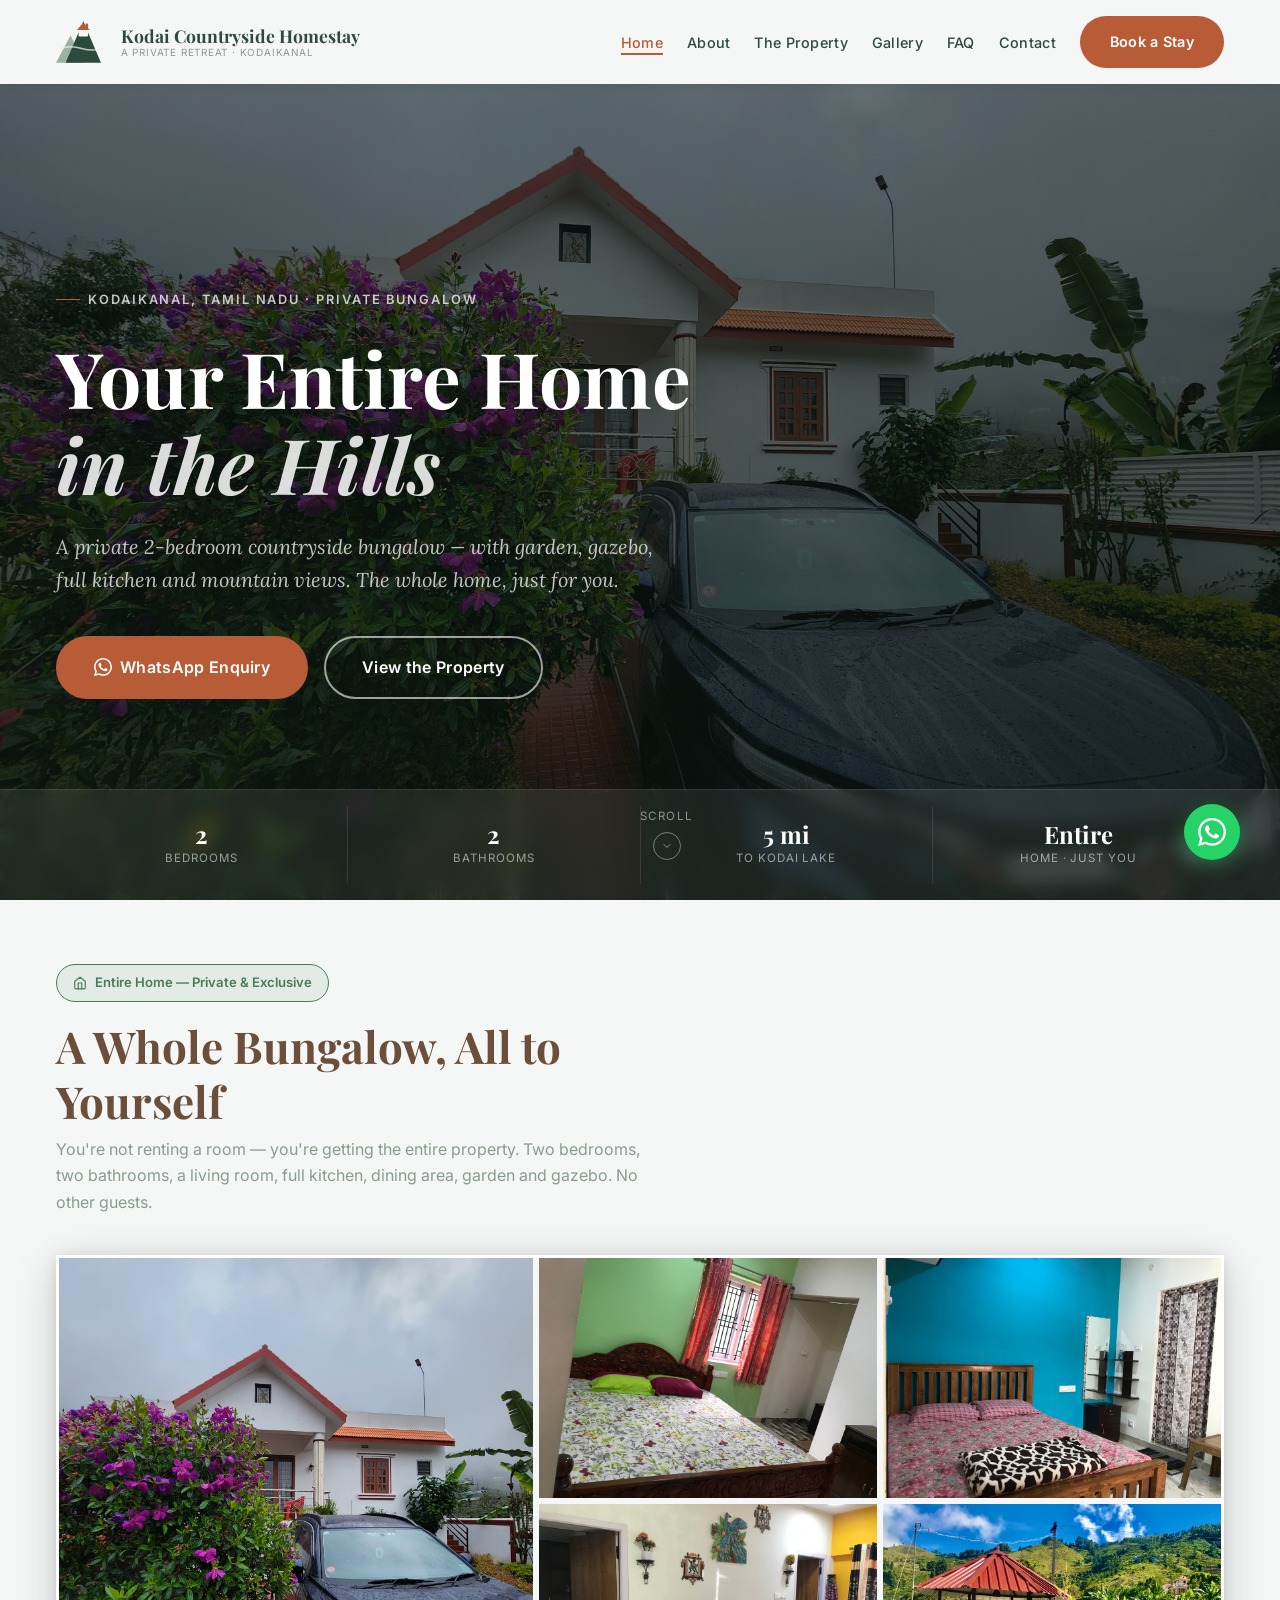
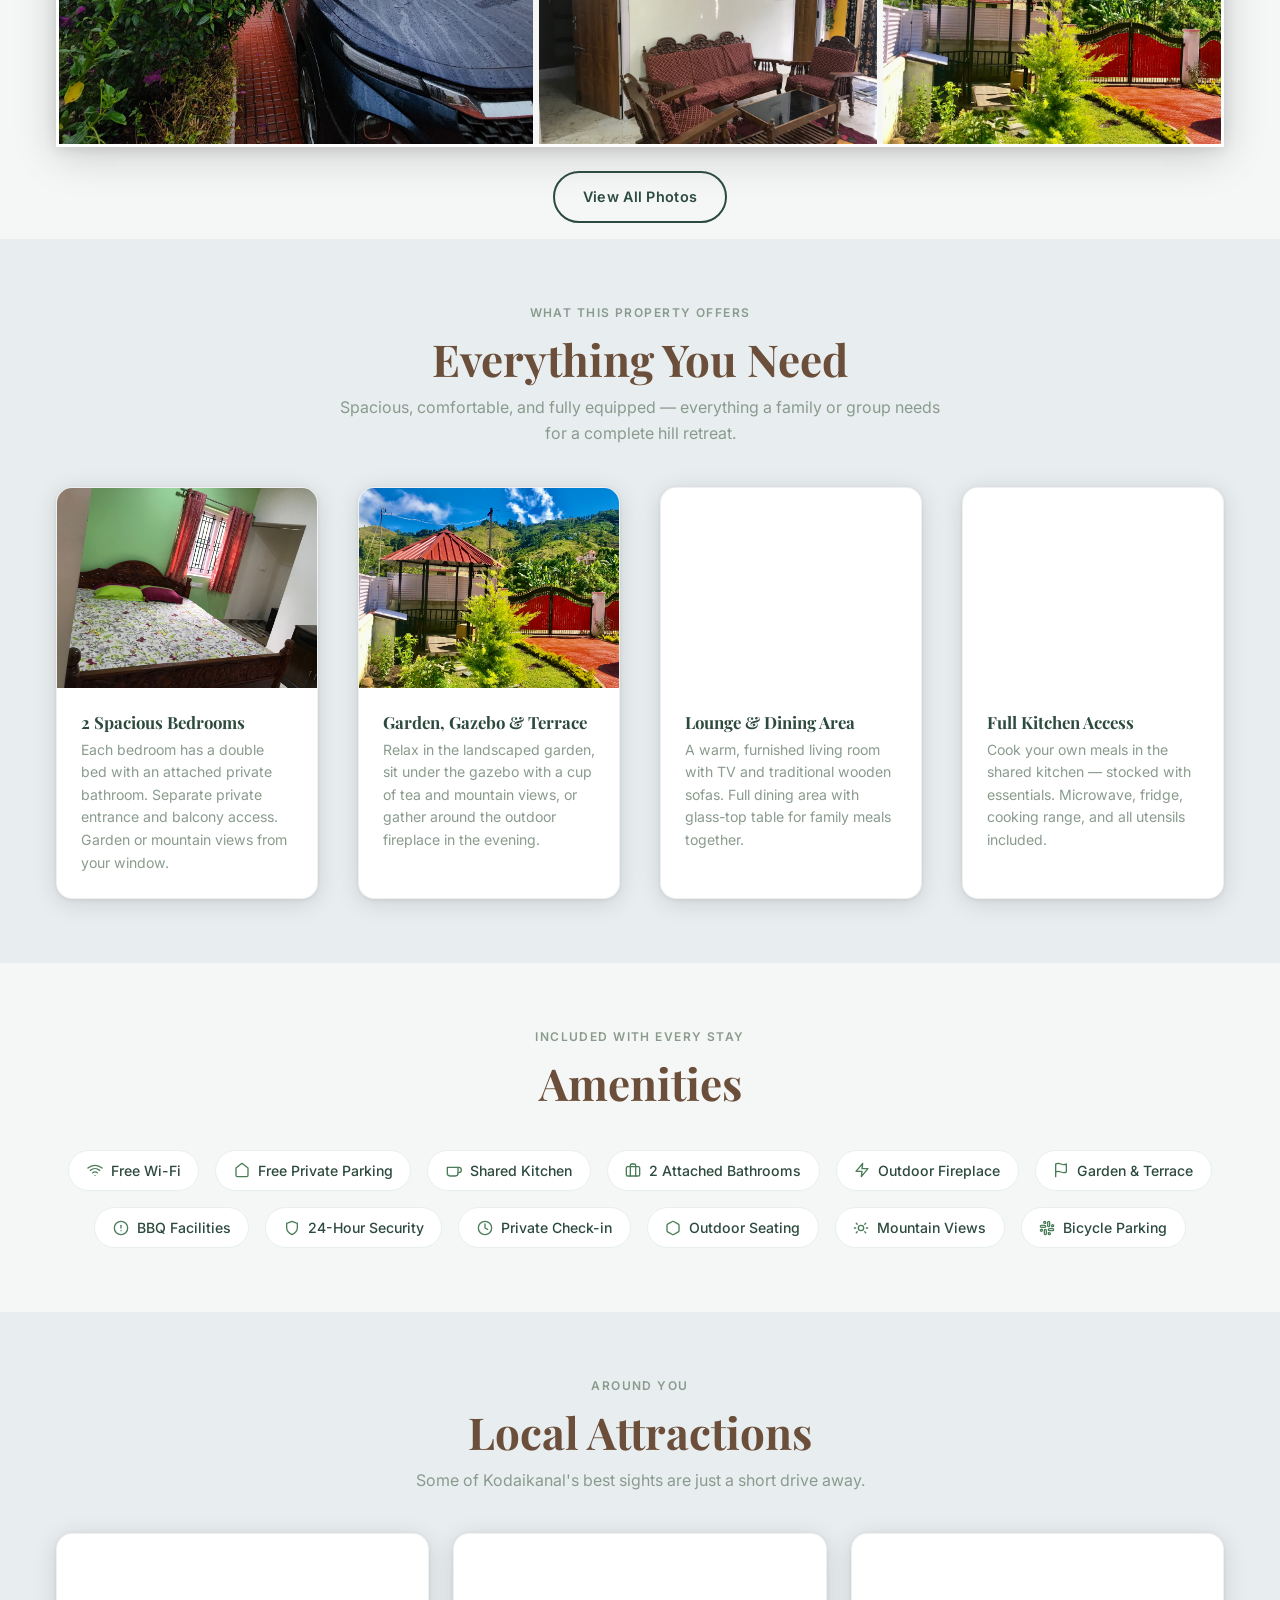
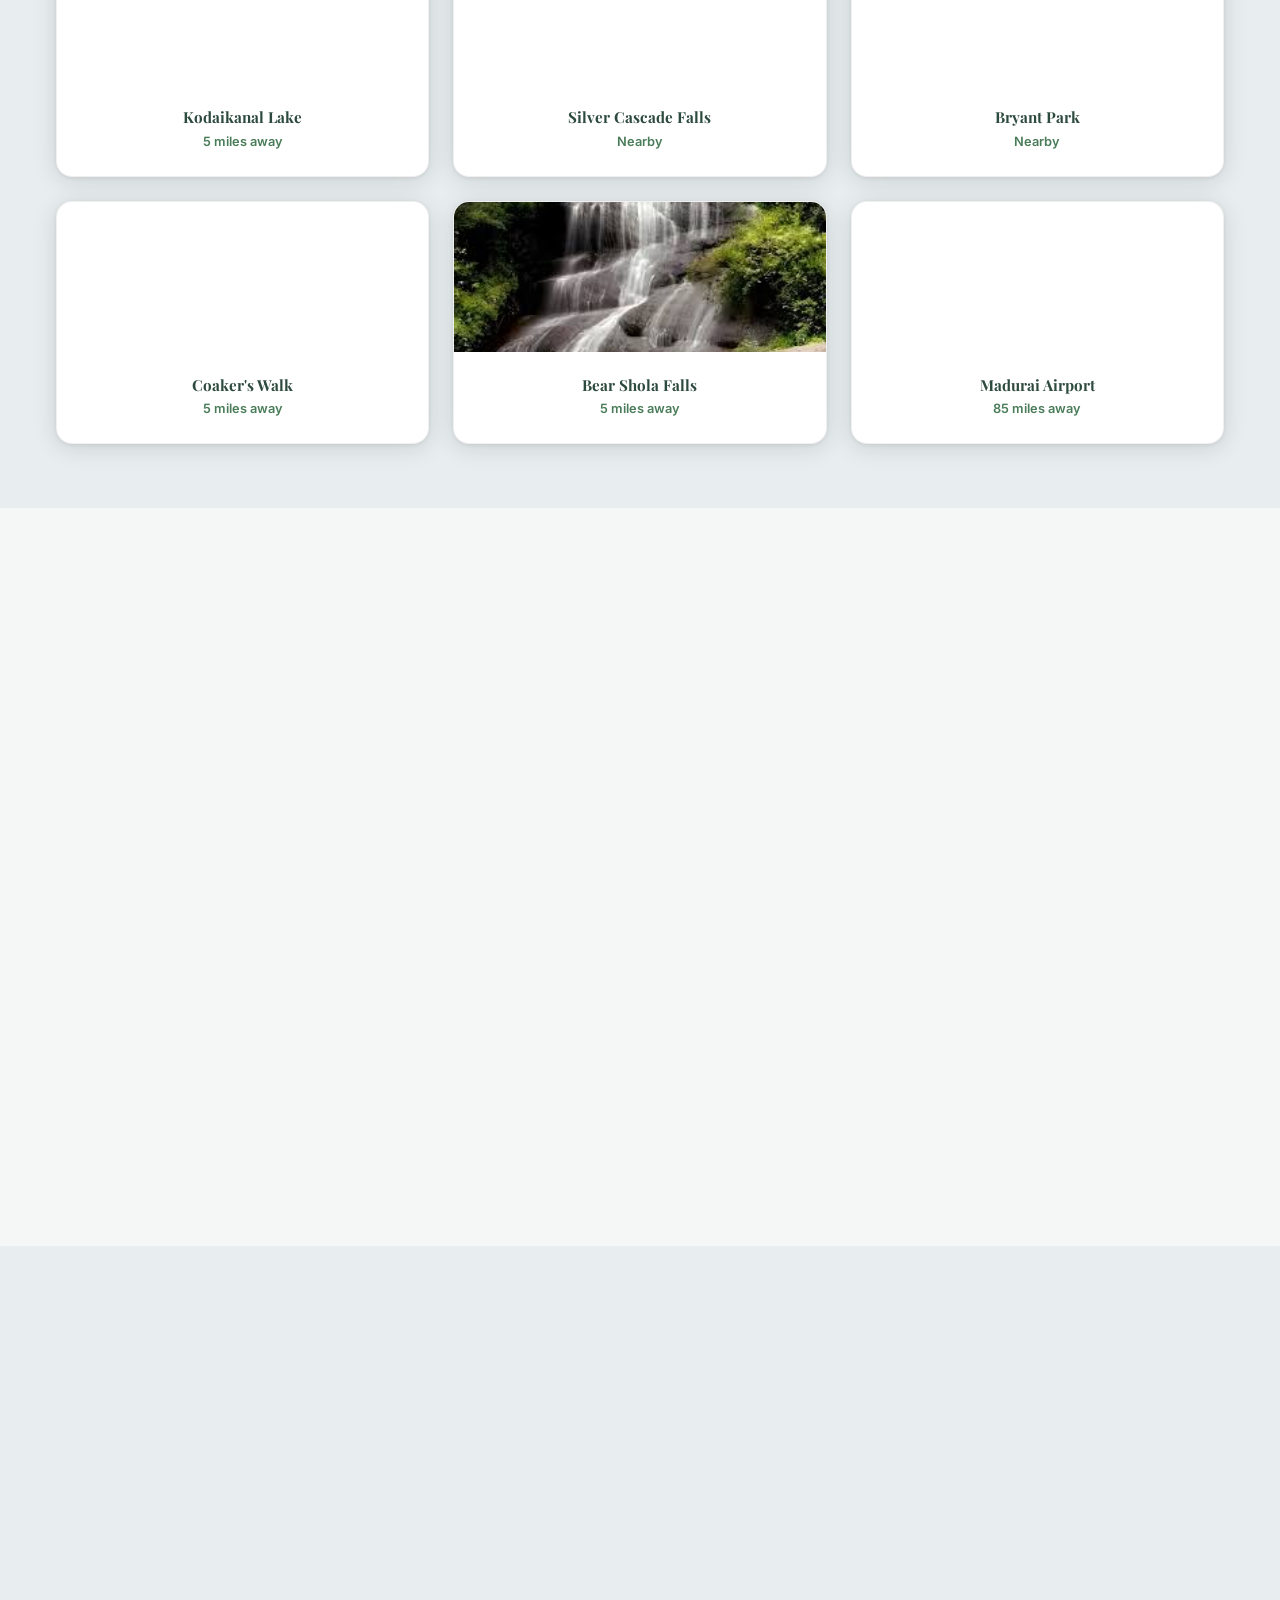
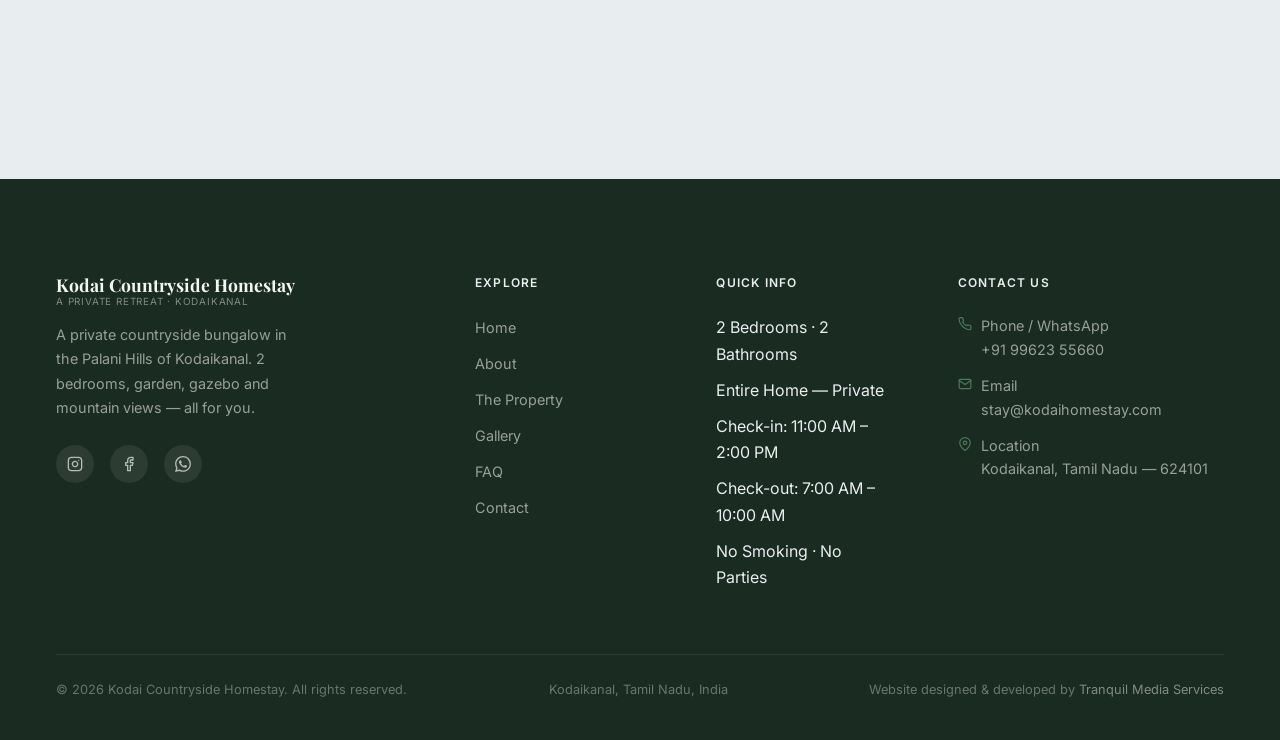
==== index.html @ d9639548 "fix: rename image folders to remove spaces, fix case for Linux/GitHub Pages Renamed: - assets/proper" ====
<!DOCTYPE html>
<html lang="en">
<head>
  <meta charset="UTF-8">
  <meta name="viewport" content="width=device-width, initial-scale=1.0">
  <meta http-equiv="X-UA-Compatible" content="IE=edge">

  <title>Kodai Countryside Homestay | Private 2-Bedroom Bungalow in Kodaikanal</title>
  <meta name="description" content="Rent an entire private 2-bedroom bungalow in Kodaikanal. Garden, gazebo, mountain views, full kitchen & lounge. 5 miles from Kodaikanal Lake. Book via WhatsApp.">
  <meta name="keywords" content="Kodaikanal homestay, Kodaikanal bungalow, private home Kodaikanal, 2 bedroom Kodaikanal, Kodai countryside homestay, family stay Kodaikanal">
  <meta name="author" content="Kodai Countryside Homestay">
  <meta name="robots" content="index, follow">
  <link rel="canonical" href="https://www.kodaihomestay.com/">

  <meta property="og:type" content="website">
  <meta property="og:title" content="Kodai Countryside Homestay | Private Bungalow in Kodaikanal">
  <meta property="og:description" content="Your private 2-bedroom bungalow in Kodaikanal with garden, gazebo & mountain views. Entire home — just for you.">
  <meta property="og:image" content="https://www.kodaihomestay.com/assets/property-images/IMG_4914.jpeg">
  <meta property="og:url" content="https://www.kodaihomestay.com/">
  <meta property="og:site_name" content="Kodai Countryside Homestay">
  <meta property="og:locale" content="en_IN">

  <meta name="twitter:card" content="summary_large_image">
  <meta name="twitter:title" content="Kodai Countryside Homestay | Kodaikanal">
  <meta name="twitter:description" content="Private 2-bedroom bungalow. Garden, gazebo, mountain views. Entire home for your group.">
  <meta name="twitter:image" content="https://www.kodaihomestay.com/assets/property-images/IMG_4914.jpeg">

  <link rel="icon" type="image/x-icon" href="/assets/icons/favicon.ico">
  <link rel="icon" type="image/png" sizes="32x32" href="/assets/icons/favicon-32x32.png">
  <link rel="apple-touch-icon" href="/assets/icons/apple-touch-icon.png">
  <link rel="manifest" href="/site.webmanifest">
  <meta name="theme-color" content="#2D4A3E">

  <link rel="preconnect" href="https://fonts.googleapis.com">
  <link rel="preconnect" href="https://fonts.gstatic.com" crossorigin>
  <link rel="stylesheet" href="https://fonts.googleapis.com/css2?family=Playfair+Display:ital,wght@0,400;0,700;1,400&family=Inter:wght@400;500;600&family=Lora:ital,wght@0,400;1,400&display=swap">

  <link rel="stylesheet" href="assets/css/main.css">
  <link rel="stylesheet" href="assets/css/layout.css">
  <link rel="stylesheet" href="assets/css/components.css">
  <link rel="stylesheet" href="assets/css/hero.css">
  <link rel="stylesheet" href="assets/css/responsive.css">

  <script type="application/ld+json">
  {
    "@context": "https://schema.org",
    "@type": "LodgingBusiness",
    "name": "Kodai Countryside Homestay",
    "description": "A private 2-bedroom countryside bungalow in Kodaikanal with garden, gazebo, full kitchen and mountain views. Entire home rented exclusively for guests.",
    "url": "https://www.kodaihomestay.com",
    "telephone": "+91-9962355660",
    "email": "stay@kodaihomestay.com",
    "address": {
      "@type": "PostalAddress",
      "addressLocality": "Kodaikanal",
      "addressRegion": "Tamil Nadu",
      "postalCode": "624101",
      "addressCountry": "IN"
    },
    "geo": {
      "@type": "GeoCoordinates",
      "latitude": "10.2381",
      "longitude": "77.4892"
    },
    "priceRange": "₹₹",
    "currenciesAccepted": "INR",
    "paymentAccepted": "Cash, UPI, Bank Transfer",
    "checkinTime": "11:00",
    "checkoutTime": "10:00",
    "amenityFeature": [
      {"@type": "LocationFeatureSpecification", "name": "Free Wi-Fi", "value": true},
      {"@type": "LocationFeatureSpecification", "name": "Free Parking", "value": true},
      {"@type": "LocationFeatureSpecification", "name": "Shared Kitchen", "value": true},
      {"@type": "LocationFeatureSpecification", "name": "Garden", "value": true},
      {"@type": "LocationFeatureSpecification", "name": "Barbecue", "value": true}
    ]
  }
  </script>

  <style>
    /* ── Photo strip ──────────────────────────────────────────── */
    .photo-strip {
      display: grid; grid-template-columns: 1.4fr 1fr 1fr;
      grid-template-rows: 240px 240px; gap: 6px;
      border-radius: var(--radius-xl); overflow: hidden;
      box-shadow: 0 8px 40px rgba(0,0,0,0.18), 0 2px 12px rgba(0,0,0,0.10);
      border: 3px solid rgba(255,255,255,0.9);
    }
    .photo-strip__main { grid-row: 1 / 3; }
    .photo-strip__main img, .photo-strip__cell img { width:100%; height:100%; object-fit:cover; display:block; transition: transform 0.4s ease; }
    .photo-strip__main:hover img, .photo-strip__cell:hover img { transform: scale(1.04); }
    .photo-strip__main, .photo-strip__cell { overflow: hidden; }

    /* ── Highlights grid ──────────────────────────────────────── */
    .highlights { display: grid; grid-template-columns: repeat(4, 1fr); gap: var(--space-lg); }
    .highlight-card { border-radius: var(--radius-lg); overflow: hidden; background: var(--color-white); box-shadow: 0 4px 24px rgba(0,0,0,0.12), 0 1px 4px rgba(0,0,0,0.08); border: 1px solid rgba(0,0,0,0.06); }
    .highlight-card__img { height: 200px; overflow: hidden; }
    .highlight-card__img img { width:100%; height:100%; object-fit:cover; transition: transform 0.4s ease; }
    .highlight-card:hover .highlight-card__img img { transform: scale(1.05); }
    .highlight-card__body { padding: var(--space-md); }
    .highlight-card__body h3 { font-size: 1.05rem; margin-bottom: 0.4rem; color: var(--color-pine); }
    .highlight-card__body p  { font-size: 0.88rem; color: var(--color-smoke); line-height: 1.6; }

    /* ── Amenities pill grid ──────────────────────────────────── */
    .amenities-pills { display: flex; flex-wrap: wrap; gap: var(--space-sm); justify-content: center; }
    .amenity-pill {
      display: inline-flex; align-items: center; gap: 0.5rem;
      background: var(--color-white); border: 1.5px solid var(--color-mist);
      border-radius: 50px; padding: 0.5rem 1.1rem;
      font-size: 0.88rem; font-weight: 500; color: var(--color-pine);
      box-shadow: var(--shadow-sm);
    }
    .amenity-pill svg { color: var(--color-eucalyptus); flex-shrink: 0; }

    /* ── Nearby cards ─────────────────────────────────────────── */
    .nearby-grid { display: grid; grid-template-columns: repeat(3, 1fr); gap: var(--space-md); }
    .nearby-card { background: var(--color-white); border-radius: var(--radius-lg); overflow: hidden; box-shadow: 0 4px 24px rgba(0,0,0,0.12), 0 1px 4px rgba(0,0,0,0.08); border: 1px solid rgba(0,0,0,0.06); text-align: center; }
    .nearby-card__img { height: 150px; overflow: hidden; }
    .nearby-card__img img { width:100%; height:100%; object-fit:cover; }
    .nearby-card__body { padding: var(--space-md) var(--space-sm); }
    .nearby-card__body h4 { font-size: 0.95rem; color: var(--color-pine); margin-bottom: 0.2rem; }
    .nearby-card__dist { font-size: 0.8rem; color: var(--color-eucalyptus); font-weight: 600; }

    /* ── Entire Home badge ────────────────────────────────────── */
    .entire-home-badge {
      display: inline-flex; align-items: center; gap: 0.5rem;
      background: rgba(74,124,89,0.1); border: 1.5px solid var(--color-eucalyptus);
      border-radius: 50px; padding: 0.45rem 1rem;
      font-size: 0.82rem; font-weight: 600; color: var(--color-eucalyptus);
      margin-bottom: var(--space-sm);
    }

    @media (max-width: 1023px) { .highlights { grid-template-columns: 1fr 1fr; } .nearby-grid { grid-template-columns: 1fr 1fr; } }
    @media (max-width: 767px) {
      .photo-strip { grid-template-columns: 1fr 1fr; grid-template-rows: 180px 180px; }
      .photo-strip__main { grid-row: 1; grid-column: 1 / 3; }
      .highlights { grid-template-columns: 1fr; }
      .nearby-grid { grid-template-columns: 1fr; }
    }
  </style>
</head>
<body>

  <a href="#main-content" class="skip-link">Skip to main content</a>

  <!-- ── Header ──────────────────────────────────────────────── -->
  <header class="site-header site-header--transparent" role="banner">
    <div class="container site-header__inner">
      <a href="index.html" class="site-logo" aria-label="Kodai Countryside Homestay — Home">
        <img src="assets/icons/logo-icon.svg" alt="" width="50" height="46" aria-hidden="true" class="site-logo__img">
        <span class="site-logo__text">
          <span class="site-logo__name">Kodai Countryside Homestay</span><span class="site-logo__tagline">A Private Retreat · Kodaikanal</span>
        </span>
      </a>
      <nav class="primary-nav" aria-label="Primary navigation">
        <ul class="nav-links" role="list">
          <li><a href="index.html" aria-current="page">Home</a></li>
          <li><a href="about.html">About</a></li>
          <li><a href="rooms.html">The Property</a></li>
          <li><a href="gallery.html">Gallery</a></li>
          <li><a href="faq.html">FAQ</a></li>
          <li><a href="contact.html">Contact</a></li>
        </ul>
        <a href="contact.html" class="nav-cta btn">Book a Stay</a>
      </nav>
      <button class="hamburger" aria-label="Open navigation menu" aria-expanded="false" aria-controls="mobile-nav">
        <span class="hamburger__bar"></span>
        <span class="hamburger__bar"></span>
        <span class="hamburger__bar"></span>
      </button>
    </div>
  </header>

  <div class="mobile-nav-overlay" aria-hidden="true"></div>
  <nav class="mobile-nav" id="mobile-nav" aria-label="Mobile navigation" aria-hidden="true">
    <button class="mobile-nav__close" aria-label="Close navigation menu">
      <svg xmlns="http://www.w3.org/2000/svg" width="20" height="20" viewBox="0 0 24 24" fill="none" stroke="currentColor" stroke-width="2" stroke-linecap="round" stroke-linejoin="round" aria-hidden="true"><line x1="18" y1="6" x2="6" y2="18"/><line x1="6" y1="6" x2="18" y2="18"/></svg>
    </button>
    <ul class="mobile-nav__links" role="list">
      <li><a href="index.html" aria-current="page">Home</a></li>
      <li><a href="about.html">About</a></li>
      <li><a href="rooms.html">The Property</a></li>
      <li><a href="gallery.html">Gallery</a></li>
      <li><a href="faq.html">FAQ</a></li>
      <li><a href="contact.html">Contact</a></li>
    </ul>
    <a href="contact.html" class="mobile-nav__cta">Book a Stay</a>
  </nav>

  <main id="main-content" class="page-main">

    <!-- ── Hero ──────────────────────────────────────────────── -->
    <section class="hero" aria-label="Welcome to Kodai Countryside Homestay">
      <div class="hero__bg" aria-hidden="true">
        <img
          data-img="hero-home"
          src="assets/property-images/IMG_4914.jpeg"
          alt="Kodai Countryside Homestay exterior surrounded by bougainvillea garden in misty Kodaikanal"
          width="1920" height="1080"
          fetchpriority="high"
          decoding="async">
      </div>
      <div class="hero__overlay" aria-hidden="true"></div>

      <div class="hero__content container">
        <div class="hero__inner">
          <p class="hero__label">Kodaikanal, Tamil Nadu · Private Bungalow</p>
          <h1 class="hero__title">Your Entire Home<br><em>in the Hills</em></h1>
          <p class="hero__subtitle">A private 2-bedroom countryside bungalow — with garden, gazebo, full kitchen and mountain views. The whole home, just for you.</p>
          <div class="hero__actions">
            <a data-cfg="wa-enquiry" href="https://wa.me/919962355660?text=Hi%20Kodai%20Homestay!%20I'd%20like%20to%20enquire%20about%20a%20stay."
               class="btn btn--primary btn--lg"
               target="_blank" rel="noopener noreferrer">
              <svg xmlns="http://www.w3.org/2000/svg" width="18" height="18" viewBox="0 0 24 24" fill="currentColor" aria-hidden="true"><path d="M17.472 14.382c-.297-.149-1.758-.867-2.03-.967-.273-.099-.471-.148-.67.15-.197.297-.767.966-.94 1.164-.173.199-.347.223-.644.075-.297-.15-1.255-.463-2.39-1.475-.883-.788-1.48-1.761-1.653-2.059-.173-.297-.018-.458.13-.606.134-.133.298-.347.446-.52.149-.174.198-.298.298-.497.099-.198.05-.371-.025-.52-.075-.149-.669-1.612-.916-2.207-.242-.579-.487-.5-.669-.51-.173-.008-.371-.01-.57-.01-.198 0-.52.074-.792.372-.272.297-1.04 1.016-1.04 2.479 0 1.462 1.065 2.875 1.213 3.074.149.198 2.096 3.2 5.077 4.487.709.306 1.262.489 1.694.625.712.227 1.36.195 1.871.118.571-.085 1.758-.719 2.006-1.413.248-.694.248-1.289.173-1.413-.074-.124-.272-.198-.57-.347m-5.421 7.403h-.004a9.87 9.87 0 0 1-5.031-1.378l-.361-.214-3.741.982.998-3.648-.235-.374a9.86 9.86 0 0 1-1.51-5.26c.001-5.45 4.436-9.884 9.888-9.884 2.64 0 5.122 1.03 6.988 2.898a9.825 9.825 0 0 1 2.893 6.994c-.003 5.45-4.437 9.884-9.885 9.884m8.413-18.297A11.815 11.815 0 0 0 12.05 0C5.495 0 .16 5.335.157 11.892c0 2.096.547 4.142 1.588 5.945L.057 24l6.305-1.654a11.882 11.882 0 0 0 5.683 1.448h.005c6.554 0 11.89-5.335 11.893-11.893a11.821 11.821 0 0 0-3.48-8.413Z"/></svg>
              WhatsApp Enquiry
            </a>
            <a href="rooms.html" class="btn btn--outline-white btn--lg">View the Property</a>
          </div>
        </div>
      </div>

      <!-- Stats bar -->
      <div class="hero__stats" aria-label="Property at a glance">
        <div class="container hero__stats-inner">
          <div class="hero__stat">
            <span class="hero__stat-value">2</span>
            <span class="hero__stat-label">Bedrooms</span>
          </div>
          <div class="hero__stat">
            <span class="hero__stat-value">2</span>
            <span class="hero__stat-label">Bathrooms</span>
          </div>
          <div class="hero__stat">
            <span class="hero__stat-value">5 mi</span>
            <span class="hero__stat-label">To Kodai Lake</span>
          </div>
          <div class="hero__stat">
            <span class="hero__stat-value">Entire</span>
            <span class="hero__stat-label">Home · Just You</span>
          </div>
        </div>
      </div>

      <div class="hero__scroll-hint" aria-hidden="true">
        <span>Scroll</span>
        <div class="hero__scroll-arrow">
          <svg xmlns="http://www.w3.org/2000/svg" viewBox="0 0 24 24" fill="none" stroke="currentColor" stroke-width="2" stroke-linecap="round" stroke-linejoin="round" aria-hidden="true"><polyline points="6 9 12 15 18 9"/></svg>
        </div>
      </div>
    </section>

    <!-- ── Photo Strip ────────────────────────────────────────── -->
    <section class="section section--cloud" aria-labelledby="photos-heading" style="padding-bottom: var(--space-sm);">
      <div class="container">
        <div class="section__header" data-reveal style="margin-bottom: var(--space-lg);">
          <div class="entire-home-badge">
            <svg xmlns="http://www.w3.org/2000/svg" width="14" height="14" viewBox="0 0 24 24" fill="none" stroke="currentColor" stroke-width="2" stroke-linecap="round" stroke-linejoin="round" aria-hidden="true"><path d="M3 9l9-7 9 7v11a2 2 0 0 1-2 2H5a2 2 0 0 1-2-2z"/><polyline points="9 22 9 12 15 12 15 22"/></svg>
            Entire Home — Private & Exclusive
          </div>
          <h2 id="photos-heading">A Whole Bungalow, All to Yourself</h2>
          <p>You're not renting a room — you're getting the entire property. Two bedrooms, two bathrooms, a living room, full kitchen, dining area, garden and gazebo. No other guests.</p>
        </div>

        <div class="photo-strip" data-reveal aria-label="Property photos">
          <div class="photo-strip__main">
            <img src="assets/property-images/IMG_4914.jpeg" alt="Kodai Countryside Homestay — exterior view with bougainvillea" width="800" height="1000" loading="lazy" decoding="async">
          </div>
          <div class="photo-strip__cell">
            <img src="assets/property-images/IMG_3993.JPEG" alt="Bedroom 1 with carved wooden double bed" width="400" height="300" loading="lazy" decoding="async">
          </div>
          <div class="photo-strip__cell">
            <img src="assets/property-images/IMG_3998.JPEG" alt="Bedroom 2 with double bed and blue accent wall" width="400" height="300" loading="lazy" decoding="async">
          </div>
          <div class="photo-strip__cell">
            <img src="assets/property-images/IMG_4035.JPEG" alt="Living room with traditional carved sofa set" width="400" height="300" loading="lazy" decoding="async">
          </div>
          <div class="photo-strip__cell">
            <img src="assets/property-images/IMG_3472.JPEG" alt="Garden gazebo with mountain views" width="400" height="300" loading="lazy" decoding="async">
          </div>
        </div>

        <div class="text-center mt-md" data-reveal>
          <a href="gallery.html" class="btn btn--outline">View All Photos</a>
        </div>
      </div>
    </section>

    <!-- ── What This Property Offers ─────────────────────────── -->
    <section class="section section--mist" aria-labelledby="highlights-heading">
      <div class="container">
        <div class="section__header centered" data-reveal>
          <p class="label">What this property offers</p>
          <h2 id="highlights-heading">Everything You Need</h2>
          <p>Spacious, comfortable, and fully equipped — everything a family or group needs for a complete hill retreat.</p>
        </div>

        <div class="highlights">
          <div class="highlight-card" data-reveal>
            <div class="highlight-card__img">
              <img src="assets/property-images/IMG_3993.JPEG" alt="Bedroom 1 with spacious double bed" width="400" height="200" loading="lazy" decoding="async">
            </div>
            <div class="highlight-card__body">
              <h3>2 Spacious Bedrooms</h3>
              <p>Each bedroom has a double bed with an attached private bathroom. Separate private entrance and balcony access. Garden or mountain views from your window.</p>
            </div>
          </div>

          <div class="highlight-card" data-reveal>
            <div class="highlight-card__img">
              <img src="assets/property-images/IMG_3472.JPEG" alt="Garden gazebo with mountain backdrop" width="400" height="200" loading="lazy" decoding="async">
            </div>
            <div class="highlight-card__body">
              <h3>Garden, Gazebo & Terrace</h3>
              <p>Relax in the landscaped garden, sit under the gazebo with a cup of tea and mountain views, or gather around the outdoor fireplace in the evening.</p>
            </div>
          </div>

          <div class="highlight-card" data-reveal>
            <div class="highlight-card__img">
              <img src="assets/property-images/IMG_4049.JPEG" alt="Living room with TV and comfortable seating" width="400" height="200" loading="lazy" decoding="async">
            </div>
            <div class="highlight-card__body">
              <h3>Lounge & Dining Area</h3>
              <p>A warm, furnished living room with TV and traditional wooden sofas. Full dining area with glass-top table for family meals together.</p>
            </div>
          </div>

          <div class="highlight-card" data-reveal>
            <div class="highlight-card__img">
              <img src="assets/property-images/IMG_4052.JPEG" alt="Fully equipped shared kitchen" width="400" height="200" loading="lazy" decoding="async">
            </div>
            <div class="highlight-card__body">
              <h3>Full Kitchen Access</h3>
              <p>Cook your own meals in the shared kitchen — stocked with essentials. Microwave, fridge, cooking range, and all utensils included.</p>
            </div>
          </div>
        </div>
      </div>
    </section>

    <!-- ── Amenities ──────────────────────────────────────────── -->
    <section class="section section--cloud" aria-labelledby="amenities-heading">
      <div class="container">
        <div class="section__header centered" data-reveal>
          <p class="label">Included with every stay</p>
          <h2 id="amenities-heading">Amenities</h2>
        </div>
        <div class="amenities-pills" data-reveal role="list">
          <span class="amenity-pill" role="listitem">
            <svg xmlns="http://www.w3.org/2000/svg" width="16" height="16" viewBox="0 0 24 24" fill="none" stroke="currentColor" stroke-width="2" stroke-linecap="round" stroke-linejoin="round" aria-hidden="true"><path d="M5 12.55a11 11 0 0 1 14.08 0"/><path d="M1.42 9a16 16 0 0 1 21.16 0"/><path d="M8.53 16.11a6 6 0 0 1 6.95 0"/><line x1="12" y1="20" x2="12.01" y2="20"/></svg>
            Free Wi-Fi
          </span>
          <span class="amenity-pill" role="listitem">
            <svg xmlns="http://www.w3.org/2000/svg" width="16" height="16" viewBox="0 0 24 24" fill="none" stroke="currentColor" stroke-width="2" stroke-linecap="round" stroke-linejoin="round" aria-hidden="true"><path d="M3 9l9-7 9 7v11a2 2 0 0 1-2 2H5a2 2 0 0 1-2-2z"/></svg>
            Free Private Parking
          </span>
          <span class="amenity-pill" role="listitem">
            <svg xmlns="http://www.w3.org/2000/svg" width="16" height="16" viewBox="0 0 24 24" fill="none" stroke="currentColor" stroke-width="2" stroke-linecap="round" stroke-linejoin="round" aria-hidden="true"><path d="M18 8h1a4 4 0 0 1 0 8h-1"/><path d="M2 8h16v9a4 4 0 0 1-4 4H6a4 4 0 0 1-4-4V8z"/></svg>
            Shared Kitchen
          </span>
          <span class="amenity-pill" role="listitem">
            <svg xmlns="http://www.w3.org/2000/svg" width="16" height="16" viewBox="0 0 24 24" fill="none" stroke="currentColor" stroke-width="2" stroke-linecap="round" stroke-linejoin="round" aria-hidden="true"><rect x="2" y="7" width="20" height="14" rx="2" ry="2"/><path d="M16 21V5a2 2 0 0 0-2-2h-4a2 2 0 0 0-2 2v16"/></svg>
            2 Attached Bathrooms
          </span>
          <span class="amenity-pill" role="listitem">
            <svg xmlns="http://www.w3.org/2000/svg" width="16" height="16" viewBox="0 0 24 24" fill="none" stroke="currentColor" stroke-width="2" stroke-linecap="round" stroke-linejoin="round" aria-hidden="true"><polygon points="13 2 3 14 12 14 11 22 21 10 12 10 13 2"/></svg>
            Outdoor Fireplace
          </span>
          <span class="amenity-pill" role="listitem">
            <svg xmlns="http://www.w3.org/2000/svg" width="16" height="16" viewBox="0 0 24 24" fill="none" stroke="currentColor" stroke-width="2" stroke-linecap="round" stroke-linejoin="round" aria-hidden="true"><path d="M4 15s1-1 4-1 5 2 8 2 4-1 4-1V3s-1 1-4 1-5-2-8-2-4 1-4 1z"/><line x1="4" y1="22" x2="4" y2="15"/></svg>
            Garden & Terrace
          </span>
          <span class="amenity-pill" role="listitem">
            <svg xmlns="http://www.w3.org/2000/svg" width="16" height="16" viewBox="0 0 24 24" fill="none" stroke="currentColor" stroke-width="2" stroke-linecap="round" stroke-linejoin="round" aria-hidden="true"><circle cx="12" cy="12" r="10"/><line x1="12" y1="8" x2="12" y2="12"/><line x1="12" y1="16" x2="12.01" y2="16"/></svg>
            BBQ Facilities
          </span>
          <span class="amenity-pill" role="listitem">
            <svg xmlns="http://www.w3.org/2000/svg" width="16" height="16" viewBox="0 0 24 24" fill="none" stroke="currentColor" stroke-width="2" stroke-linecap="round" stroke-linejoin="round" aria-hidden="true"><path d="M12 22s8-4 8-10V5l-8-3-8 3v7c0 6 8 10 8 10z"/></svg>
            24-Hour Security
          </span>
          <span class="amenity-pill" role="listitem">
            <svg xmlns="http://www.w3.org/2000/svg" width="16" height="16" viewBox="0 0 24 24" fill="none" stroke="currentColor" stroke-width="2" stroke-linecap="round" stroke-linejoin="round" aria-hidden="true"><circle cx="12" cy="12" r="10"/><polyline points="12 6 12 12 16 14"/></svg>
            Private Check-in
          </span>
          <span class="amenity-pill" role="listitem">
            <svg xmlns="http://www.w3.org/2000/svg" width="16" height="16" viewBox="0 0 24 24" fill="none" stroke="currentColor" stroke-width="2" stroke-linecap="round" stroke-linejoin="round" aria-hidden="true"><path d="M21 16V8a2 2 0 0 0-1-1.73l-7-4a2 2 0 0 0-2 0l-7 4A2 2 0 0 0 3 8v8a2 2 0 0 0 1 1.73l7 4a2 2 0 0 0 2 0l7-4A2 2 0 0 0 21 16z"/></svg>
            Outdoor Seating
          </span>
          <span class="amenity-pill" role="listitem">
            <svg xmlns="http://www.w3.org/2000/svg" width="16" height="16" viewBox="0 0 24 24" fill="none" stroke="currentColor" stroke-width="2" stroke-linecap="round" stroke-linejoin="round" aria-hidden="true"><circle cx="12" cy="12" r="4"/><path d="M4.93 4.93l1.41 1.41M17.66 17.66l1.41 1.41M2 12h2M20 12h2M6.34 17.66l-1.41 1.41M19.07 4.93l-1.41 1.41"/></svg>
            Mountain Views
          </span>
          <span class="amenity-pill" role="listitem">
            <svg xmlns="http://www.w3.org/2000/svg" width="16" height="16" viewBox="0 0 24 24" fill="none" stroke="currentColor" stroke-width="2" stroke-linecap="round" stroke-linejoin="round" aria-hidden="true"><path d="M14.5 10c-.83 0-1.5-.67-1.5-1.5v-5c0-.83.67-1.5 1.5-1.5s1.5.67 1.5 1.5v5c0 .83-.67 1.5-1.5 1.5z"/><path d="M20.5 10H19V8.5c0-.83.67-1.5 1.5-1.5s1.5.67 1.5 1.5-.67 1.5-1.5 1.5z"/><path d="M9.5 14c.83 0 1.5.67 1.5 1.5v5c0 .83-.67 1.5-1.5 1.5S8 21.33 8 20.5v-5c0-.83.67-1.5 1.5-1.5z"/><path d="M3.5 14H5v1.5c0 .83-.67 1.5-1.5 1.5S2 16.33 2 15.5 2.67 14 3.5 14z"/><path d="M14 14.5c0-.83.67-1.5 1.5-1.5h5c.83 0 1.5.67 1.5 1.5s-.67 1.5-1.5 1.5h-5c-.83 0-1.5-.67-1.5-1.5z"/><path d="M15.5 19H14v1.5c0 .83.67 1.5 1.5 1.5s1.5-.67 1.5-1.5-.67-1.5-1.5-1.5z"/><path d="M10 9.5C10 8.67 9.33 8 8.5 8h-5C2.67 8 2 8.67 2 9.5S2.67 11 3.5 11h5c.83 0 1.5-.67 1.5-1.5z"/><path d="M8.5 5H10V3.5C10 2.67 9.33 2 8.5 2S7 2.67 7 3.5 7.67 5 8.5 5z"/></svg>
            Bicycle Parking
          </span>
        </div>
      </div>
    </section>

    <!-- ── Nearby Attractions ─────────────────────────────────── -->
    <section class="section section--mist" aria-labelledby="nearby-heading">
      <div class="container">
        <div class="section__header centered" data-reveal>
          <p class="label">Around you</p>
          <h2 id="nearby-heading">Local Attractions</h2>
          <p>Some of Kodaikanal's best sights are just a short drive away.</p>
        </div>
        <div class="nearby-grid">
          <div class="nearby-card" data-reveal>
            <div class="nearby-card__img">
              <img src="assets/other-images/Lake_Kodaikanal.jpg" alt="Kodaikanal Lake" width="400" height="150" loading="lazy" decoding="async">
            </div>
            <div class="nearby-card__body">
              <h4>Kodaikanal Lake</h4>
              <p class="nearby-card__dist">5 miles away</p>
            </div>
          </div>
          <div class="nearby-card" data-reveal>
            <div class="nearby-card__img">
              <img src="assets/other-images/silver cascade falls.jpg" alt="Silver Cascade Falls" width="400" height="150" loading="lazy" decoding="async">
            </div>
            <div class="nearby-card__body">
              <h4>Silver Cascade Falls</h4>
              <p class="nearby-card__dist">Nearby</p>
            </div>
          </div>
          <div class="nearby-card" data-reveal>
            <div class="nearby-card__img">
              <img src="assets/other-images/Bryant park.jpg" alt="Bryant Park Kodaikanal" width="400" height="150" loading="lazy" decoding="async">
            </div>
            <div class="nearby-card__body">
              <h4>Bryant Park</h4>
              <p class="nearby-card__dist">Nearby</p>
            </div>
          </div>
          <div class="nearby-card" data-reveal>
            <div class="nearby-card__img">
              <img src="assets/other-images/coakers-walk.jpg" alt="Coaker's Walk viewpoint" width="400" height="150" loading="lazy" decoding="async">
            </div>
            <div class="nearby-card__body">
              <h4>Coaker's Walk</h4>
              <p class="nearby-card__dist">5 miles away</p>
            </div>
          </div>
          <div class="nearby-card" data-reveal>
            <div class="nearby-card__img">
              <img src="assets/other-images/bear slola falls.jpeg" alt="Bear Shola Falls" width="400" height="150" loading="lazy" decoding="async">
            </div>
            <div class="nearby-card__body">
              <h4>Bear Shola Falls</h4>
              <p class="nearby-card__dist">5 miles away</p>
            </div>
          </div>
          <div class="nearby-card" data-reveal>
            <div class="nearby-card__img">
              <img src="assets/other-images/airport-in-madurai.webp" alt="Madurai Airport" width="400" height="150" loading="lazy" decoding="async">
            </div>
            <div class="nearby-card__body">
              <h4>Madurai Airport</h4>
              <p class="nearby-card__dist">85 miles away</p>
            </div>
          </div>
        </div>
      </div>
    </section>

    <!-- ── Policies Quick View ────────────────────────────────── -->
    <section class="section section--cloud" aria-labelledby="policies-heading">
      <div class="container container--narrow">
        <div class="section__header centered" data-reveal>
          <p class="label">Good to know</p>
          <h2 id="policies-heading">House Rules & Policies</h2>
        </div>
        <div class="grid-2" data-reveal style="max-width:800px;margin-inline:auto;gap:var(--space-md);">
          <div style="background:var(--color-white);padding:var(--space-md);border-radius:var(--radius-md);border-left:3px solid var(--color-eucalyptus);">
            <h4 style="font-size:0.9rem;color:var(--color-bark);margin-bottom:0.3rem;">Check-in</h4>
            <p style="font-size:0.85rem;color:var(--color-smoke);">11:00 AM – 2:00 PM<br>Please inform us of arrival time in advance.</p>
          </div>
          <div style="background:var(--color-white);padding:var(--space-md);border-radius:var(--radius-md);border-left:3px solid var(--color-eucalyptus);">
            <h4 style="font-size:0.9rem;color:var(--color-bark);margin-bottom:0.3rem;">Check-out</h4>
            <p style="font-size:0.85rem;color:var(--color-smoke);">7:00 AM – 10:00 AM</p>
          </div>
          <div style="background:var(--color-white);padding:var(--space-md);border-radius:var(--radius-md);border-left:3px solid var(--color-terracotta);">
            <h4 style="font-size:0.9rem;color:var(--color-bark);margin-bottom:0.3rem;">No Smoking</h4>
            <p style="font-size:0.85rem;color:var(--color-smoke);">Smoking is not permitted anywhere on the property.</p>
          </div>
          <div style="background:var(--color-white);padding:var(--space-md);border-radius:var(--radius-md);border-left:3px solid var(--color-terracotta);">
            <h4 style="font-size:0.9rem;color:var(--color-bark);margin-bottom:0.3rem;">No Parties / Events</h4>
            <p style="font-size:0.85rem;color:var(--color-smoke);">Parties and events are not allowed. Quiet hours: 11 PM – 5 AM.</p>
          </div>
          <div style="background:var(--color-white);padding:var(--space-md);border-radius:var(--radius-md);border-left:3px solid var(--color-eucalyptus);">
            <h4 style="font-size:0.9rem;color:var(--color-bark);margin-bottom:0.3rem;">Pets</h4>
            <p style="font-size:0.85rem;color:var(--color-smoke);">1 pet allowed with prior approval. Additional charges may apply.</p>
          </div>
          <div style="background:var(--color-white);padding:var(--space-md);border-radius:var(--radius-md);border-left:3px solid var(--color-eucalyptus);">
            <h4 style="font-size:0.9rem;color:var(--color-bark);margin-bottom:0.3rem;">ID Required</h4>
            <p style="font-size:0.85rem;color:var(--color-smoke);">Photo ID required at check-in. Guests under 18 need a parent or guardian.</p>
          </div>
        </div>
        <div class="text-center mt-lg" data-reveal>
          <a href="faq.html" class="btn btn--outline">Full FAQ & Policies</a>
        </div>
      </div>
    </section>

    <!-- ── CTA Banner ─────────────────────────────────────────── -->
    <section class="section section--mist" aria-labelledby="cta-heading">
      <div class="container">
        <div class="cta-banner" data-reveal>
          <p class="label" style="color:rgba(255,255,255,0.55)">Availability & Pricing</p>
          <h2 id="cta-heading">Interested? Let's Talk.</h2>
          <p>Prices vary by dates and season. WhatsApp us directly for availability, pricing, and to confirm your booking.</p>
          <div class="cta-banner__actions">
            <a data-cfg="wa-enquiry" href="https://wa.me/919962355660?text=Hi%20Kodai%20Homestay!%20I'd%20like%20to%20enquire%20about%20availability%20and%20pricing."
               class="btn btn--primary btn--lg"
               target="_blank" rel="noopener noreferrer"
               aria-label="WhatsApp us (opens in new tab)">
              <svg xmlns="http://www.w3.org/2000/svg" width="18" height="18" viewBox="0 0 24 24" fill="currentColor" aria-hidden="true"><path d="M17.472 14.382c-.297-.149-1.758-.867-2.03-.967-.273-.099-.471-.148-.67.15-.197.297-.767.966-.94 1.164-.173.199-.347.223-.644.075-.297-.15-1.255-.463-2.39-1.475-.883-.788-1.48-1.761-1.653-2.059-.173-.297-.018-.458.13-.606.134-.133.298-.347.446-.52.149-.174.198-.298.298-.497.099-.198.05-.371-.025-.52-.075-.149-.669-1.612-.916-2.207-.242-.579-.487-.5-.669-.51-.173-.008-.371-.01-.57-.01-.198 0-.52.074-.792.372-.272.297-1.04 1.016-1.04 2.479 0 1.462 1.065 2.875 1.213 3.074.149.198 2.096 3.2 5.077 4.487.709.306 1.262.489 1.694.625.712.227 1.36.195 1.871.118.571-.085 1.758-.719 2.006-1.413.248-.694.248-1.289.173-1.413-.074-.124-.272-.198-.57-.347m-5.421 7.403h-.004a9.87 9.87 0 0 1-5.031-1.378l-.361-.214-3.741.982.998-3.648-.235-.374a9.86 9.86 0 0 1-1.51-5.26c.001-5.45 4.436-9.884 9.888-9.884 2.64 0 5.122 1.03 6.988 2.898a9.825 9.825 0 0 1 2.893 6.994c-.003 5.45-4.437 9.884-9.885 9.884m8.413-18.297A11.815 11.815 0 0 0 12.05 0C5.495 0 .16 5.335.157 11.892c0 2.096.547 4.142 1.588 5.945L.057 24l6.305-1.654a11.882 11.882 0 0 0 5.683 1.448h.005c6.554 0 11.89-5.335 11.893-11.893a11.821 11.821 0 0 0-3.48-8.413Z"/></svg>
              WhatsApp +91 99623 55660
            </a>
            <a href="contact.html" class="btn btn--outline-white btn--lg">Send Enquiry Form</a>
          </div>
        </div>
      </div>
    </section>

  </main>

  <!-- ── Footer ──────────────────────────────────────────────── -->
  <footer class="site-footer" role="contentinfo">
    <div class="container">
      <div class="site-footer__grid">
        <div class="footer-brand">
          <div class="footer-brand__logo">
            <a href="index.html" class="site-logo" aria-label="Kodai Countryside Homestay">
              <span class="site-logo__text">
                <span class="site-logo__name">Kodai Countryside Homestay</span><span class="site-logo__tagline">A Private Retreat · Kodaikanal</span>
              </span>
            </a>
          </div>
          <p>A private countryside bungalow in the Palani Hills of Kodaikanal. 2 bedrooms, garden, gazebo and mountain views — all for you.</p>
          <div class="footer-social" aria-label="Social media links">
            <a data-cfg="instagram-href" href="https://www.instagram.com/kodaihomestay" target="_blank" rel="noopener noreferrer" aria-label="Follow us on Instagram">
              <svg xmlns="http://www.w3.org/2000/svg" width="16" height="16" viewBox="0 0 24 24" fill="none" stroke="currentColor" stroke-width="2" stroke-linecap="round" stroke-linejoin="round" aria-hidden="true"><rect x="2" y="2" width="20" height="20" rx="5" ry="5"/><path d="M16 11.37A4 4 0 1 1 12.63 8 4 4 0 0 1 16 11.37z"/><line x1="17.5" y1="6.5" x2="17.51" y2="6.5"/></svg>
            </a>
            <a data-cfg="facebook-href" href="https://www.facebook.com/kodaihomestay" target="_blank" rel="noopener noreferrer" aria-label="Follow us on Facebook">
              <svg xmlns="http://www.w3.org/2000/svg" width="16" height="16" viewBox="0 0 24 24" fill="none" stroke="currentColor" stroke-width="2" stroke-linecap="round" stroke-linejoin="round" aria-hidden="true"><path d="M18 2h-3a5 5 0 0 0-5 5v3H7v4h3v8h4v-8h3l1-4h-4V7a1 1 0 0 1 1-1h3z"/></svg>
            </a>
            <a data-cfg="wa-fab" href="https://wa.me/919962355660" target="_blank" rel="noopener noreferrer" aria-label="Chat on WhatsApp">
              <svg xmlns="http://www.w3.org/2000/svg" width="16" height="16" viewBox="0 0 24 24" fill="currentColor" aria-hidden="true"><path d="M17.472 14.382c-.297-.149-1.758-.867-2.03-.967-.273-.099-.471-.148-.67.15-.197.297-.767.966-.94 1.164-.173.199-.347.223-.644.075-.297-.15-1.255-.463-2.39-1.475-.883-.788-1.48-1.761-1.653-2.059-.173-.297-.018-.458.13-.606.134-.133.298-.347.446-.52.149-.174.198-.298.298-.497.099-.198.05-.371-.025-.52-.075-.149-.669-1.612-.916-2.207-.242-.579-.487-.5-.669-.51-.173-.008-.371-.01-.57-.01-.198 0-.52.074-.792.372-.272.297-1.04 1.016-1.04 2.479 0 1.462 1.065 2.875 1.213 3.074.149.198 2.096 3.2 5.077 4.487.709.306 1.262.489 1.694.625.712.227 1.36.195 1.871.118.571-.085 1.758-.719 2.006-1.413.248-.694.248-1.289.173-1.413-.074-.124-.272-.198-.57-.347m-5.421 7.403h-.004a9.87 9.87 0 0 1-5.031-1.378l-.361-.214-3.741.982.998-3.648-.235-.374a9.86 9.86 0 0 1-1.51-5.26c.001-5.45 4.436-9.884 9.888-9.884 2.64 0 5.122 1.03 6.988 2.898a9.825 9.825 0 0 1 2.893 6.994c-.003 5.45-4.437 9.884-9.885 9.884m8.413-18.297A11.815 11.815 0 0 0 12.05 0C5.495 0 .16 5.335.157 11.892c0 2.096.547 4.142 1.588 5.945L.057 24l6.305-1.654a11.882 11.882 0 0 0 5.683 1.448h.005c6.554 0 11.89-5.335 11.893-11.893a11.821 11.821 0 0 0-3.48-8.413Z"/></svg>
            </a>
          </div>
        </div>

        <nav class="footer-col" aria-label="Site navigation">
          <h4>Explore</h4>
          <ul role="list">
            <li><a href="index.html">Home</a></li>
            <li><a href="about.html">About</a></li>
            <li><a href="rooms.html">The Property</a></li>
            <li><a href="gallery.html">Gallery</a></li>
            <li><a href="faq.html">FAQ</a></li>
            <li><a href="contact.html">Contact</a></li>
          </ul>
        </nav>

        <div class="footer-col">
          <h4>Quick Info</h4>
          <ul role="list">
            <li>2 Bedrooms · 2 Bathrooms</li>
            <li>Entire Home — Private</li>
            <li>Check-in: 11:00 AM – 2:00 PM</li>
            <li>Check-out: 7:00 AM – 10:00 AM</li>
            <li>No Smoking · No Parties</li>
          </ul>
        </div>

        <div class="footer-col">
          <h4>Contact Us</h4>
          <div class="footer-contact-item">
            <svg xmlns="http://www.w3.org/2000/svg" width="14" height="14" viewBox="0 0 24 24" fill="none" stroke="currentColor" stroke-width="2" stroke-linecap="round" stroke-linejoin="round" aria-hidden="true"><path d="M22 16.92v3a2 2 0 0 1-2.18 2 19.79 19.79 0 0 1-8.63-3.07A19.5 19.5 0 0 1 4.69 12a19.79 19.79 0 0 1-3.07-8.67A2 2 0 0 1 3.56 1h3a2 2 0 0 1 2 1.72c.127.96.361 1.903.7 2.81a2 2 0 0 1-.45 2.11L7.91 8.7a16 16 0 0 0 6.29 6.29l.9-.9a2 2 0 0 1 2.11-.45c.907.339 1.85.573 2.81.7A2 2 0 0 1 22 16.92z"/></svg>
            <div>
              <p class="footer-contact-item__label">Phone / WhatsApp</p>
              <p class="footer-contact-item__value"><a data-cfg="phone-href" href="tel:+919962355660"><span data-cfg="phone">+91 99623 55660</span></a></p>
            </div>
          </div>
          <div class="footer-contact-item">
            <svg xmlns="http://www.w3.org/2000/svg" width="14" height="14" viewBox="0 0 24 24" fill="none" stroke="currentColor" stroke-width="2" stroke-linecap="round" stroke-linejoin="round" aria-hidden="true"><path d="M4 4h16c1.1 0 2 .9 2 2v12c0 1.1-.9 2-2 2H4c-1.1 0-2-.9-2-2V6c0-1.1.9-2 2-2z"/><polyline points="22,6 12,13 2,6"/></svg>
            <div>
              <p class="footer-contact-item__label">Email</p>
              <p class="footer-contact-item__value"><a data-cfg="email-href" href="mailto:stay@kodaihomestay.com"><span data-cfg="email">stay@kodaihomestay.com</span></a></p>
            </div>
          </div>
          <div class="footer-contact-item">
            <svg xmlns="http://www.w3.org/2000/svg" width="14" height="14" viewBox="0 0 24 24" fill="none" stroke="currentColor" stroke-width="2" stroke-linecap="round" stroke-linejoin="round" aria-hidden="true"><path d="M21 10c0 7-9 13-9 13s-9-6-9-13a9 9 0 0 1 18 0z"/><circle cx="12" cy="10" r="3"/></svg>
            <div>
              <p class="footer-contact-item__label">Location</p>
              <p class="footer-contact-item__value">Kodaikanal, Tamil Nadu — 624101</p>
            </div>
          </div>
        </div>
      </div>

      <div class="site-footer__bottom">
        <p>&copy; <span id="footer-year">2025</span> Kodai Countryside Homestay. All rights reserved.</p>
        <p>Kodaikanal, Tamil Nadu, India</p><p>Website designed &amp; developed by <a href="mailto:tranquilmediaservices@gmail.com">Tranquil Media Services</a></p>
      </div>
    </div>
  </footer>

  <!-- WhatsApp Floating Button -->
  <a data-cfg="wa-fab" href="https://wa.me/919962355660?text=Hi%20Kodai%20Homestay!%20I'd%20like%20to%20enquire%20about%20a%20stay."
     class="whatsapp-fab"
     target="_blank"
     rel="noopener noreferrer"
     aria-label="Chat with us on WhatsApp">
    <svg xmlns="http://www.w3.org/2000/svg" viewBox="0 0 24 24" fill="currentColor" aria-hidden="true"><path d="M17.472 14.382c-.297-.149-1.758-.867-2.03-.967-.273-.099-.471-.148-.67.15-.197.297-.767.966-.94 1.164-.173.199-.347.223-.644.075-.297-.15-1.255-.463-2.39-1.475-.883-.788-1.48-1.761-1.653-2.059-.173-.297-.018-.458.13-.606.134-.133.298-.347.446-.52.149-.174.198-.298.298-.497.099-.198.05-.371-.025-.52-.075-.149-.669-1.612-.916-2.207-.242-.579-.487-.5-.669-.51-.173-.008-.371-.01-.57-.01-.198 0-.52.074-.792.372-.272.297-1.04 1.016-1.04 2.479 0 1.462 1.065 2.875 1.213 3.074.149.198 2.096 3.2 5.077 4.487.709.306 1.262.489 1.694.625.712.227 1.36.195 1.871.118.571-.085 1.758-.719 2.006-1.413.248-.694.248-1.289.173-1.413-.074-.124-.272-.198-.57-.347m-5.421 7.403h-.004a9.87 9.87 0 0 1-5.031-1.378l-.361-.214-3.741.982.998-3.648-.235-.374a9.86 9.86 0 0 1-1.51-5.26c.001-5.45 4.436-9.884 9.888-9.884 2.64 0 5.122 1.03 6.988 2.898a9.825 9.825 0 0 1 2.893 6.994c-.003 5.45-4.437 9.884-9.885 9.884m8.413-18.297A11.815 11.815 0 0 0 12.05 0C5.495 0 .16 5.335.157 11.892c0 2.096.547 4.142 1.588 5.945L.057 24l6.305-1.654a11.882 11.882 0 0 0 5.683 1.448h.005c6.554 0 11.89-5.335 11.893-11.893a11.821 11.821 0 0 0-3.48-8.413Z"/></svg>
  </a>

  <script src="assets/js/config.js"></script>
  <script src="assets/js/site-init.js"></script>
  <script src="assets/js/main.js" defer></script>
  <script src="assets/js/analytics.js" defer></script>
  <script>document.getElementById('footer-year').textContent = new Date().getFullYear();</script>
</body>
</html>
---- assets/css/main.css ----
/* ============================================================
   MAIN.CSS — Design tokens, CSS reset, base typography
   Kodai Countryside Homestay
   ============================================================ */

/* ── Design Tokens ─────────────────────────────────────────── */
:root {
  /* Colors — "Kodaikanal Mist" palette */
  --color-mist:        #E8EEF0;
  --color-pine:        #2D4A3E;
  --color-eucalyptus:  #4A7C59;
  --color-terracotta:  #B85C38;
  --color-bark:        #6B4F3A;
  --color-cloud:       #F5F7F6;
  --color-smoke:       #8A9B8E;
  --color-night:       #1A2B22;
  --color-white:       #FFFFFF;
  --color-overlay:     rgba(26, 43, 34, 0.58);

  /* Typography */
  --font-heading: 'Playfair Display', Georgia, 'Times New Roman', serif;
  --font-body:    'Inter', system-ui, -apple-system, BlinkMacSystemFont, 'Segoe UI', sans-serif;
  --font-accent:  'Lora', Georgia, serif;

  /* Spacing scale (8px base) */
  --space-xs:  0.5rem;    /* 8px  */
  --space-sm:  1rem;      /* 16px */
  --space-md:  1.5rem;    /* 24px */
  --space-lg:  2.5rem;    /* 40px */
  --space-xl:  4rem;      /* 64px */
  --space-2xl: 6rem;      /* 96px */

  /* Border radius */
  --radius-sm:   4px;
  --radius-md:   8px;
  --radius-lg:   16px;
  --radius-pill: 9999px;

  /* Shadows */
  --shadow-card: 0 2px 16px rgba(45, 74, 62, 0.10);
  --shadow-card-hover: 0 8px 32px rgba(45, 74, 62, 0.18);
  --shadow-nav:  0 1px 8px rgba(26, 43, 34, 0.12);

  /* Transitions */
  --transition-fast:   150ms ease;
  --transition-base:   260ms ease;
  --transition-slow:   400ms ease;

  /* Z-index scale */
  --z-nav:       100;
  --z-dialog:    200;
  --z-toast:     300;
}

/* ── CSS Reset ─────────────────────────────────────────────── */
*, *::before, *::after {
  box-sizing: border-box;
  margin: 0;
  padding: 0;
}

html {
  scroll-behavior: smooth;
  -webkit-text-size-adjust: 100%;
  tab-size: 4;
}

body {
  font-family: var(--font-body);
  font-size: 1rem;
  line-height: 1.65;
  color: var(--color-pine);
  background-color: var(--color-cloud);
  -webkit-font-smoothing: antialiased;
  -moz-osx-font-smoothing: grayscale;
  overflow-x: hidden;
}

img, video, svg {
  display: block;
  max-width: 100%;
  height: auto;
}

a {
  color: var(--color-eucalyptus);
  text-decoration: none;
  transition: color var(--transition-fast);
}

a:hover { color: var(--color-terracotta); }

ul, ol { list-style: none; }

button {
  cursor: pointer;
  border: none;
  background: none;
  font-family: inherit;
  font-size: inherit;
}

input, textarea, select {
  font-family: inherit;
  font-size: inherit;
}

h1, h2, h3, h4, h5, h6 {
  font-family: var(--font-heading);
  line-height: 1.25;
  color: var(--color-bark);
  font-weight: 700;
}

p { max-width: 68ch; }

/* ── Base Typography Scale ──────────────────────────────────── */
h1 { font-size: clamp(2.2rem, 5.5vw, 4rem); }
h2 { font-size: clamp(1.65rem, 3.5vw, 2.75rem); }
h3 { font-size: clamp(1.25rem, 2.5vw, 1.75rem); }
h4 { font-size: clamp(1.1rem, 2vw, 1.35rem); }
h5 { font-size: 1.1rem; }
h6 { font-size: 1rem; }

.lead {
  font-family: var(--font-accent);
  font-size: clamp(1.05rem, 2vw, 1.25rem);
  color: var(--color-smoke);
  font-style: italic;
}

.label {
  font-size: 0.75rem;
  font-weight: 600;
  letter-spacing: 0.12em;
  text-transform: uppercase;
  color: var(--color-eucalyptus);
}

/* ── Utility Classes ────────────────────────────────────────── */
.container {
  width: 100%;
  max-width: 1200px;
  margin-inline: auto;
  padding-inline: var(--space-sm);
}

.container--narrow { max-width: 800px; }
.container--wide   { max-width: 1400px; }

.sr-only {
  position: absolute;
  width: 1px;
  height: 1px;
  padding: 0;
  margin: -1px;
  overflow: hidden;
  clip: rect(0, 0, 0, 0);
  white-space: nowrap;
  border: 0;
}

.text-center { text-align: center; }
.text-right  { text-align: right; }

.mt-sm  { margin-top: var(--space-sm); }
.mt-md  { margin-top: var(--space-md); }
.mt-lg  { margin-top: var(--space-lg); }
.mt-xl  { margin-top: var(--space-xl); }
.mb-sm  { margin-bottom: var(--space-sm); }
.mb-md  { margin-bottom: var(--space-md); }
.mb-lg  { margin-bottom: var(--space-lg); }

/* ── Section Spacing ────────────────────────────────────────── */
.section {
  padding-block: var(--space-xl);
}

.section--lg {
  padding-block: var(--space-2xl);
}

.section--mist   { background-color: var(--color-mist); }
.section--cloud  { background-color: var(--color-cloud); }
.section--pine   { background-color: var(--color-pine); color: var(--color-mist); }
.section--night  { background-color: var(--color-night); color: var(--color-mist); }

.section__header {
  margin-bottom: var(--space-lg);
  max-width: 600px;
}

.section__header.centered {
  margin-inline: auto;
  text-align: center;
}

.section__header .label { margin-bottom: var(--space-xs); }
.section__header h2     { margin-bottom: var(--space-xs); }
.section__header p      { color: var(--color-smoke); margin-inline: auto; }

/* ── Scroll Reveal ──────────────────────────────────────────── */
[data-reveal] {
  opacity: 0;
  transform: translateY(24px);
  transition: opacity var(--transition-slow), transform var(--transition-slow);
}

[data-reveal].visible {
  opacity: 1;
  transform: translateY(0);
}

/* ── Skip Link ──────────────────────────────────────────────── */
.skip-link {
  position: absolute;
  top: -100%;
  left: var(--space-sm);
  padding: var(--space-xs) var(--space-sm);
  background: var(--color-terracotta);
  color: var(--color-white);
  font-weight: 600;
  border-radius: var(--radius-md);
  z-index: calc(var(--z-nav) + 10);
  transition: top var(--transition-fast);
}

.skip-link:focus {
  top: var(--space-sm);
  color: var(--color-white);
}

/* ── Focus Styles ───────────────────────────────────────────── */
:focus { outline: none; }

:focus-visible {
  outline: 2px solid var(--color-eucalyptus);
  outline-offset: 3px;
  border-radius: var(--radius-sm);
}

/* ── Reduced Motion ─────────────────────────────────────────── */
@media (prefers-reduced-motion: reduce) {
  *, *::before, *::after {
    animation-duration: 0.01ms !important;
    animation-iteration-count: 1 !important;
    transition-duration: 0.01ms !important;
    scroll-behavior: auto !important;
  }

  [data-reveal] {
    opacity: 1;
    transform: none;
  }
}
---- assets/css/layout.css ----
/* ============================================================
   LAYOUT.CSS — Header, navigation, footer
   Kodai Countryside Homestay
   ============================================================ */

/* ── Header / Navigation ────────────────────────────────────── */
.site-header {
  position: fixed;
  top: 0;
  left: 0;
  right: 0;
  z-index: var(--z-nav);
  padding-block: var(--space-sm);
  background-color: var(--color-cloud);
  box-shadow: var(--shadow-nav);
  transition: box-shadow var(--transition-base),
              padding var(--transition-base);
}

/* Transparent class kept for backwards compat but overridden — solid always */
.site-header--transparent {
  background-color: var(--color-cloud);
}

/* Scrolled state — slight padding reduction only */
.site-header.scrolled {
  padding-block: 0.6rem;
}

.site-header__inner {
  display: flex;
  align-items: center;
  justify-content: space-between;
  gap: var(--space-sm);
}

/* ── Logo ───────────────────────────────────────────────────── */
.site-logo {
  display: flex;
  align-items: center;
  gap: 0.75rem;
  text-decoration: none;
  flex-shrink: 0;
  min-width: 0;
}

.site-logo img {
  height: 48px;
  width: auto;
  transition: opacity var(--transition-fast);
}

.site-logo:hover img { opacity: 0.85; }

/* Mountain icon SVG — standalone icon, natural 66×60 viewBox */
.site-logo__img {
  height: 46px;
  width: auto;
  display: block;
  flex-shrink: 0;
}

/* Text wordmark — always visible next to icon */
.site-logo__text {
  display: flex;
  flex-direction: column;
  line-height: 1.15;
}

/* Footer logo — same treatment */
.footer-brand__logo .site-logo__text { display: flex; flex-direction: column; line-height: 1.1; }

.site-logo__name {
  font-family: var(--font-heading);
  font-size: 1.1rem;
  font-weight: 700;
  color: var(--color-pine);
  transition: color var(--transition-fast);
  white-space: nowrap;
}

.site-logo__tagline {
  font-size: 0.62rem;
  letter-spacing: 0.08em;
  text-transform: uppercase;
  color: var(--color-smoke);
  white-space: nowrap;
  margin-top: 1px;
}

/* Logo always on light background — no filter needed */
.site-logo__img { filter: none; }
.site-logo__name { color: var(--color-pine); }
.site-logo__tagline { color: var(--color-smoke); }

/* ── Primary Nav ────────────────────────────────────────────── */
.primary-nav {
  display: flex;
  align-items: center;
  gap: var(--space-md);
}

.nav-links {
  display: flex;
  align-items: center;
  gap: var(--space-md);
}

.nav-links a {
  font-size: 0.9rem;
  font-weight: 500;
  letter-spacing: 0.02em;
  color: var(--color-pine);
  text-decoration: none;
  position: relative;
  padding-bottom: 2px;
  transition: color var(--transition-fast);
}

/* Underline effect */
.nav-links a::after {
  content: '';
  position: absolute;
  bottom: -2px;
  left: 0;
  right: 100%;
  height: 1.5px;
  background-color: var(--color-terracotta);
  transition: right var(--transition-base);
}

.nav-links a:hover::after,
.nav-links a[aria-current="page"]::after { right: 0; }

.nav-links a:hover { color: var(--color-terracotta); }
.nav-links a[aria-current="page"] { color: var(--color-terracotta); }

.nav-cta {
  display: inline-flex;
  align-items: center;
  gap: 0.4rem;
  padding: 0.55rem 1.2rem;
  background-color: var(--color-terracotta);
  color: var(--color-white) !important;
  font-weight: 600;
  font-size: 0.875rem;
  border-radius: var(--radius-pill);
  transition: background-color var(--transition-fast), transform var(--transition-fast);
}

.nav-cta::after { display: none !important; }
.nav-cta:hover {
  background-color: #9e4e2f;
  color: var(--color-white) !important;
  transform: translateY(-1px);
}

/* ── Hamburger Button ───────────────────────────────────────── */
.hamburger {
  display: none;
  flex-direction: column;
  justify-content: center;
  align-items: center;
  gap: 5px;
  width: 44px;
  height: 44px;
  border-radius: var(--radius-md);
  background: transparent;
  border: none;
  cursor: pointer;
  transition: background-color var(--transition-fast);
}

.hamburger:hover { background-color: var(--color-mist); }

.hamburger__bar {
  display: block;
  width: 22px;
  height: 2px;
  background-color: var(--color-pine);
  border-radius: 2px;
  transition: transform var(--transition-base), opacity var(--transition-base);
}

/* Hamburger → X animation */
.hamburger[aria-expanded="true"] .hamburger__bar:nth-child(1) {
  transform: translateY(7px) rotate(45deg);
}
.hamburger[aria-expanded="true"] .hamburger__bar:nth-child(2) {
  opacity: 0;
  transform: scaleX(0);
}
.hamburger[aria-expanded="true"] .hamburger__bar:nth-child(3) {
  transform: translateY(-7px) rotate(-45deg);
}

/* ── Mobile Nav Drawer ──────────────────────────────────────── */
.mobile-nav-overlay {
  display: none;
  position: fixed;
  inset: 0;
  background-color: rgba(26, 43, 34, 0.5);
  z-index: calc(var(--z-nav) - 1);
  opacity: 0;
  transition: opacity var(--transition-base);
}

.mobile-nav {
  display: none;
  position: fixed;
  top: 0;
  right: 0;
  bottom: 0;
  width: min(320px, 85vw);
  background-color: var(--color-cloud);
  z-index: var(--z-nav);
  padding: var(--space-xl) var(--space-lg) var(--space-lg);
  flex-direction: column;
  gap: var(--space-md);
  transform: translateX(100%);
  transition: transform var(--transition-base);
  box-shadow: -4px 0 20px rgba(26, 43, 34, 0.15);
}

body.nav-open .mobile-nav-overlay {
  display: block;
  opacity: 1;
}

body.nav-open .mobile-nav {
  display: flex;
  transform: translateX(0);
}

.mobile-nav__links {
  display: flex;
  flex-direction: column;
  gap: var(--space-xs);
  margin-top: var(--space-md);
}

.mobile-nav__links a {
  display: block;
  padding: 0.75rem var(--space-sm);
  font-size: 1.1rem;
  font-weight: 500;
  color: var(--color-pine);
  border-radius: var(--radius-md);
  transition: background-color var(--transition-fast), color var(--transition-fast);
}

.mobile-nav__links a:hover,
.mobile-nav__links a[aria-current="page"] {
  background-color: var(--color-mist);
  color: var(--color-terracotta);
}

.mobile-nav__close {
  position: absolute;
  top: var(--space-sm);
  right: var(--space-sm);
  width: 44px;
  height: 44px;
  display: flex;
  align-items: center;
  justify-content: center;
  border-radius: var(--radius-md);
  color: var(--color-pine);
  font-size: 1.5rem;
  transition: background-color var(--transition-fast);
}

.mobile-nav__close:hover { background-color: var(--color-mist); }

.mobile-nav__cta {
  display: block;
  text-align: center;
  padding: 0.85rem;
  background-color: var(--color-terracotta);
  color: var(--color-white);
  font-weight: 600;
  border-radius: var(--radius-pill);
  margin-top: var(--space-sm);
  transition: background-color var(--transition-fast);
}

.mobile-nav__cta:hover {
  background-color: #9e4e2f;
  color: var(--color-white);
}

/* ── Footer ─────────────────────────────────────────────────── */
.site-footer {
  background-color: var(--color-night);
  color: var(--color-mist);
  padding-block: var(--space-2xl) var(--space-lg);
}

.site-footer__grid {
  display: grid;
  grid-template-columns: 2fr 1fr 1fr 1.5fr;
  gap: var(--space-xl);
  margin-bottom: var(--space-xl);
}

.footer-brand__logo {
  margin-bottom: var(--space-sm);
}

.footer-brand__logo .site-logo__name { color: var(--color-cloud); }
.footer-brand__logo .site-logo__tagline { color: rgba(255,255,255,0.45); }

.footer-brand p {
  font-size: 0.9rem;
  line-height: 1.7;
  color: rgba(255,255,255,0.55);
  max-width: 28ch;
  margin-bottom: var(--space-md);
}

.footer-social {
  display: flex;
  gap: var(--space-sm);
  align-items: center;
}

.footer-social a {
  display: flex;
  align-items: center;
  justify-content: center;
  width: 38px;
  height: 38px;
  border-radius: 50%;
  background-color: rgba(255,255,255,0.08);
  color: rgba(255,255,255,0.65);
  font-size: 0.9rem;
  transition: background-color var(--transition-fast), color var(--transition-fast);
  text-decoration: none;
}

.footer-social a:hover {
  background-color: var(--color-terracotta);
  color: var(--color-white);
}

.footer-col h4 {
  font-family: var(--font-body);
  font-size: 0.75rem;
  font-weight: 600;
  letter-spacing: 0.1em;
  text-transform: uppercase;
  color: var(--color-mist);
  margin-bottom: var(--space-md);
}

.footer-col ul {
  display: flex;
  flex-direction: column;
  gap: 0.6rem;
}

.footer-col ul a {
  font-size: 0.9rem;
  color: rgba(255,255,255,0.55);
  text-decoration: none;
  transition: color var(--transition-fast);
}

.footer-col ul a:hover { color: var(--color-terracotta); }

.footer-contact-item {
  display: flex;
  gap: 0.6rem;
  align-items: flex-start;
  font-size: 0.9rem;
  color: rgba(255,255,255,0.55);
  margin-bottom: 0.75rem;
}

.footer-contact-item svg {
  flex-shrink: 0;
  margin-top: 3px;
  color: var(--color-eucalyptus);
}

.footer-contact-item a {
  color: rgba(255,255,255,0.55);
  transition: color var(--transition-fast);
}

.footer-contact-item a:hover { color: var(--color-terracotta); }

.site-footer__bottom {
  border-top: 1px solid rgba(255,255,255,0.08);
  padding-top: var(--space-md);
  display: flex;
  align-items: center;
  justify-content: space-between;
  gap: var(--space-sm);
  flex-wrap: wrap;
}

.site-footer__bottom p {
  font-size: 0.8rem;
  color: rgba(255,255,255,0.35);
  max-width: none;
}

.site-footer__bottom a {
  color: rgba(255,255,255,0.45);
  font-size: 0.8rem;
}

.site-footer__bottom a:hover { color: var(--color-terracotta); }

/* ── WhatsApp Floating Button ───────────────────────────────── */
.whatsapp-fab {
  position: fixed;
  bottom: var(--space-lg);
  right: var(--space-lg);
  width: 56px;
  height: 56px;
  background-color: #25D366;
  color: var(--color-white);
  border-radius: 50%;
  display: flex;
  align-items: center;
  justify-content: center;
  box-shadow: 0 4px 20px rgba(37, 211, 102, 0.35);
  z-index: calc(var(--z-nav) - 5);
  transition: transform var(--transition-fast), box-shadow var(--transition-fast);
  text-decoration: none;
}

.whatsapp-fab:hover {
  transform: scale(1.08);
  box-shadow: 0 6px 28px rgba(37, 211, 102, 0.5);
  color: var(--color-white);
}

.whatsapp-fab svg { width: 28px; height: 28px; }

/* ── Page Wrapper ───────────────────────────────────────────── */
.page-main {
  min-height: 60vh;
}

/* Page hero (non-homepage) */
.page-hero {
  padding-block: var(--space-xl);
  padding-top: calc(var(--space-xl) + 72px); /* 72px = nav height */
  background-color: var(--color-pine);
  color: var(--color-mist);
  position: relative;
  overflow: hidden;
}

.page-hero::after {
  content: '';
  position: absolute;
  inset: 0;
  background: linear-gradient(to bottom, rgba(10,20,15,0.60) 0%, rgba(10,20,15,0.75) 100%);
  pointer-events: none;
}

.page-hero__content {
  position: relative;
  z-index: 1;
}

.page-hero h1 {
  color: var(--color-white);
  margin-bottom: var(--space-xs);
}

.page-hero .lead { color: rgba(255,255,255,0.75); font-style: italic; }

/* Breadcrumb */
.breadcrumb {
  display: flex;
  align-items: center;
  gap: 0.5rem;
  margin-bottom: var(--space-sm);
  font-size: 0.85rem;
}

.breadcrumb a {
  color: rgba(255,255,255,0.65);
}

.breadcrumb a:hover { color: var(--color-white); }

.breadcrumb__sep {
  color: rgba(255,255,255,0.35);
}

.breadcrumb__current {
  color: rgba(255,255,255,0.85);
}
---- assets/css/components.css ----
/* ============================================================
   COMPONENTS.CSS — Buttons, cards, forms, badges, misc
   Kodai Countryside Homestay
   ============================================================ */

/* ── Buttons ────────────────────────────────────────────────── */
.btn {
  display: inline-flex;
  align-items: center;
  justify-content: center;
  gap: 0.5rem;
  padding: 0.75rem 1.75rem;
  font-family: var(--font-body);
  font-size: 0.9rem;
  font-weight: 600;
  letter-spacing: 0.02em;
  border-radius: var(--radius-pill);
  border: 2px solid transparent;
  cursor: pointer;
  text-decoration: none;
  min-height: 44px; /* accessibility touch target */
  transition: background-color var(--transition-fast),
              color var(--transition-fast),
              border-color var(--transition-fast),
              transform var(--transition-fast),
              box-shadow var(--transition-fast);
}

.btn:hover { transform: translateY(-2px); }
.btn:active { transform: translateY(0); }

.btn--primary {
  background-color: var(--color-terracotta);
  color: var(--color-white);
  border-color: var(--color-terracotta);
}

.btn--primary:hover {
  background-color: #9e4e2f;
  border-color: #9e4e2f;
  color: var(--color-white);
  box-shadow: 0 4px 16px rgba(184, 92, 56, 0.35);
}

.btn--outline {
  background-color: transparent;
  color: var(--color-pine);
  border-color: var(--color-pine);
}

.btn--outline:hover {
  background-color: var(--color-pine);
  color: var(--color-white);
}

.btn--outline-white {
  background-color: transparent;
  color: var(--color-white);
  border-color: rgba(255,255,255,0.6);
}

.btn--outline-white:hover {
  background-color: var(--color-white);
  color: var(--color-pine);
  border-color: var(--color-white);
}

.btn--ghost {
  background-color: transparent;
  color: var(--color-eucalyptus);
  border-color: transparent;
  padding-inline: var(--space-xs);
}

.btn--ghost:hover {
  color: var(--color-terracotta);
  background-color: transparent;
  transform: none;
}

.btn--lg {
  padding: 1rem 2.25rem;
  font-size: 1rem;
}

.btn--sm {
  padding: 0.5rem 1.1rem;
  font-size: 0.82rem;
  min-height: 36px;
}

/* ── Badge / Tag ────────────────────────────────────────────── */
.badge {
  display: inline-flex;
  align-items: center;
  gap: 0.3rem;
  padding: 0.25rem 0.75rem;
  font-size: 0.72rem;
  font-weight: 600;
  letter-spacing: 0.06em;
  text-transform: uppercase;
  border-radius: var(--radius-pill);
}

.badge--green {
  background-color: rgba(74, 124, 89, 0.12);
  color: var(--color-eucalyptus);
}

.badge--terracotta {
  background-color: rgba(184, 92, 56, 0.12);
  color: var(--color-terracotta);
}

.badge--mist {
  background-color: rgba(232, 238, 240, 0.8);
  color: var(--color-pine);
}

/* ── Room Card ──────────────────────────────────────────────── */
.room-card {
  background-color: var(--color-white);
  border-radius: var(--radius-lg);
  overflow: hidden;
  box-shadow: var(--shadow-card);
  transition: transform var(--transition-base), box-shadow var(--transition-base);
  display: grid;
  grid-template-rows: auto 1fr auto;
}

.room-card:hover {
  transform: translateY(-6px);
  box-shadow: var(--shadow-card-hover);
}

.room-card__image {
  position: relative;
  overflow: hidden;
  aspect-ratio: 4 / 3;
}

.room-card__image img {
  width: 100%;
  height: 100%;
  object-fit: cover;
  transition: transform var(--transition-slow);
}

.room-card:hover .room-card__image img {
  transform: scale(1.04);
}

.room-card__badge {
  position: absolute;
  top: var(--space-sm);
  left: var(--space-sm);
}

.room-card__body {
  padding: var(--space-md);
  display: flex;
  flex-direction: column;
  gap: var(--space-xs);
}

.room-card__title {
  font-family: var(--font-heading);
  font-size: 1.2rem;
  color: var(--color-bark);
  margin-bottom: 0.25rem;
}

.room-card__desc {
  font-size: 0.9rem;
  color: var(--color-smoke);
  line-height: 1.6;
}

.room-card__amenities {
  display: flex;
  flex-wrap: wrap;
  gap: 0.4rem;
  margin-top: var(--space-xs);
}

.amenity-tag {
  display: inline-flex;
  align-items: center;
  gap: 0.3rem;
  padding: 0.2rem 0.6rem;
  font-size: 0.72rem;
  background-color: var(--color-mist);
  color: var(--color-pine);
  border-radius: var(--radius-pill);
}

.amenity-tag svg { width: 12px; height: 12px; }

.room-card__footer {
  padding: var(--space-sm) var(--space-md) var(--space-md);
  border-top: 1px solid var(--color-mist);
  display: flex;
  align-items: center;
  justify-content: space-between;
  gap: var(--space-sm);
}

.room-card__price {
  display: flex;
  flex-direction: column;
  line-height: 1.2;
}

.room-card__price-amount {
  font-family: var(--font-heading);
  font-size: 1.35rem;
  font-weight: 700;
  color: var(--color-pine);
}

.room-card__price-unit {
  font-size: 0.75rem;
  color: var(--color-smoke);
}

/* ── Feature Card (Why Kodai section) ──────────────────────── */
.feature-card {
  background-color: var(--color-white);
  border-radius: var(--radius-lg);
  padding: var(--space-lg);
  text-align: center;
  box-shadow: var(--shadow-card);
  transition: transform var(--transition-base), box-shadow var(--transition-base);
}

.feature-card:hover {
  transform: translateY(-4px);
  box-shadow: var(--shadow-card-hover);
}

.feature-card__icon {
  width: 64px;
  height: 64px;
  border-radius: 50%;
  background-color: rgba(74, 124, 89, 0.1);
  display: flex;
  align-items: center;
  justify-content: center;
  margin-inline: auto;
  margin-bottom: var(--space-md);
  color: var(--color-eucalyptus);
}

.feature-card__icon svg { width: 28px; height: 28px; }

.feature-card h3 {
  font-size: 1.15rem;
  color: var(--color-bark);
  margin-bottom: var(--space-xs);
}

.feature-card p {
  font-size: 0.9rem;
  color: var(--color-smoke);
  margin: 0;
}

/* ── Testimonial ────────────────────────────────────────────── */
.testimonial-card {
  background-color: var(--color-white);
  border-radius: var(--radius-lg);
  padding: var(--space-lg);
  box-shadow: var(--shadow-card);
  position: relative;
}

.testimonial-card::before {
  content: '"';
  position: absolute;
  top: var(--space-sm);
  left: var(--space-md);
  font-family: var(--font-heading);
  font-size: 5rem;
  line-height: 1;
  color: var(--color-mist);
  pointer-events: none;
}

.testimonial-card__text {
  font-family: var(--font-accent);
  font-style: italic;
  font-size: 1rem;
  line-height: 1.75;
  color: var(--color-pine);
  margin-bottom: var(--space-md);
  position: relative;
  z-index: 1;
}

.testimonial-card__stars {
  display: flex;
  gap: 3px;
  margin-bottom: var(--space-sm);
  color: #F4B942;
}

.testimonial-card__author {
  display: flex;
  align-items: center;
  gap: var(--space-sm);
}

.testimonial-card__avatar {
  width: 44px;
  height: 44px;
  border-radius: 50%;
  object-fit: cover;
  background-color: var(--color-mist);
  flex-shrink: 0;
}

.testimonial-card__info strong {
  display: block;
  font-size: 0.9rem;
  color: var(--color-bark);
}

.testimonial-card__info span {
  font-size: 0.8rem;
  color: var(--color-smoke);
}

/* ── Forms ──────────────────────────────────────────────────── */
.form-group {
  display: flex;
  flex-direction: column;
  gap: 0.4rem;
  margin-bottom: var(--space-md);
}

.form-label {
  font-size: 0.85rem;
  font-weight: 600;
  color: var(--color-pine);
}

.form-label .required {
  color: var(--color-terracotta);
  margin-left: 2px;
}

.form-control {
  width: 100%;
  padding: 0.75rem 1rem;
  background-color: var(--color-white);
  border: 1.5px solid rgba(45, 74, 62, 0.2);
  border-radius: var(--radius-md);
  color: var(--color-pine);
  font-size: 0.95rem;
  transition: border-color var(--transition-fast), box-shadow var(--transition-fast);
  -webkit-appearance: none;
  appearance: none;
}

.form-control:hover {
  border-color: rgba(45, 74, 62, 0.4);
}

.form-control:focus {
  outline: none;
  border-color: var(--color-eucalyptus);
  box-shadow: 0 0 0 3px rgba(74, 124, 89, 0.15);
}

.form-control::placeholder { color: var(--color-smoke); }

textarea.form-control {
  min-height: 120px;
  resize: vertical;
}

.form-row {
  display: grid;
  grid-template-columns: 1fr 1fr;
  gap: var(--space-sm);
}

.form-error {
  font-size: 0.8rem;
  color: #c0392b;
  display: flex;
  align-items: center;
  gap: 0.3rem;
}

.form-control.is-invalid {
  border-color: #c0392b;
}

.form-control.is-invalid:focus {
  box-shadow: 0 0 0 3px rgba(192, 57, 43, 0.15);
}

.form-success {
  background-color: rgba(74, 124, 89, 0.1);
  border: 1px solid rgba(74, 124, 89, 0.3);
  border-radius: var(--radius-md);
  padding: var(--space-md);
  color: var(--color-pine);
  font-size: 0.95rem;
}

/* ── Accordion (FAQ) ────────────────────────────────────────── */
.accordion {
  display: flex;
  flex-direction: column;
  gap: var(--space-xs);
}

.accordion details {
  background-color: var(--color-white);
  border-radius: var(--radius-md);
  border: 1px solid rgba(45, 74, 62, 0.1);
  overflow: hidden;
}

.accordion details[open] {
  border-color: rgba(74, 124, 89, 0.3);
}

.accordion summary {
  display: flex;
  align-items: center;
  justify-content: space-between;
  padding: var(--space-md);
  font-weight: 600;
  font-size: 0.95rem;
  color: var(--color-pine);
  cursor: pointer;
  list-style: none;
  user-select: none;
  transition: color var(--transition-fast);
}

.accordion summary::-webkit-details-marker { display: none; }
.accordion summary::marker { display: none; }

.accordion summary:hover { color: var(--color-eucalyptus); }

.accordion summary .accordion__icon {
  width: 20px;
  height: 20px;
  flex-shrink: 0;
  transition: transform var(--transition-base);
  color: var(--color-eucalyptus);
}

.accordion details[open] summary .accordion__icon {
  transform: rotate(45deg);
}

.accordion__content {
  padding: 0 var(--space-md) var(--space-md);
  font-size: 0.9rem;
  color: var(--color-smoke);
  line-height: 1.7;
}

/* ── Contact Info Card ──────────────────────────────────────── */
.contact-info-card {
  background-color: var(--color-pine);
  color: var(--color-mist);
  border-radius: var(--radius-lg);
  padding: var(--space-lg);
}

.contact-info-card h3 {
  color: var(--color-cloud);
  margin-bottom: var(--space-md);
}

.contact-info-item {
  display: flex;
  gap: var(--space-sm);
  align-items: flex-start;
  padding-block: var(--space-sm);
  border-bottom: 1px solid rgba(255,255,255,0.08);
}

.contact-info-item:last-of-type { border-bottom: none; }

.contact-info-item__icon {
  width: 40px;
  height: 40px;
  border-radius: 50%;
  background-color: rgba(255,255,255,0.08);
  display: flex;
  align-items: center;
  justify-content: center;
  flex-shrink: 0;
  color: var(--color-eucalyptus);
}

.contact-info-item__label {
  font-size: 0.75rem;
  font-weight: 600;
  letter-spacing: 0.08em;
  text-transform: uppercase;
  color: rgba(255,255,255,0.45);
  margin-bottom: 0.2rem;
}

.contact-info-item__value {
  font-size: 0.95rem;
  color: var(--color-cloud);
}

.contact-info-item__value a {
  color: var(--color-mist);
  transition: color var(--transition-fast);
}

.contact-info-item__value a:hover { color: var(--color-terracotta); }

/* ── CTA Banner ─────────────────────────────────────────────── */
.cta-banner {
  background: linear-gradient(135deg, var(--color-pine) 0%, #1e3a2e 100%);
  color: var(--color-mist);
  border-radius: var(--radius-lg);
  padding: var(--space-xl);
  text-align: center;
  position: relative;
  overflow: hidden;
}

.cta-banner::before {
  content: '';
  position: absolute;
  top: -50%;
  right: -10%;
  width: 400px;
  height: 400px;
  border-radius: 50%;
  background: rgba(74, 124, 89, 0.15);
  pointer-events: none;
}

.cta-banner h2 { color: var(--color-white); margin-bottom: var(--space-xs); }
.cta-banner p  { color: rgba(255,255,255,0.7); margin-inline: auto; margin-bottom: var(--space-lg); }

.cta-banner__actions {
  display: flex;
  align-items: center;
  justify-content: center;
  gap: var(--space-sm);
  flex-wrap: wrap;
}

/* ── Grid Layouts ───────────────────────────────────────────── */
.grid-3 {
  display: grid;
  grid-template-columns: repeat(3, 1fr);
  gap: var(--space-lg);
}

.grid-2 {
  display: grid;
  grid-template-columns: repeat(2, 1fr);
  gap: var(--space-lg);
}

.grid-4 {
  display: grid;
  grid-template-columns: repeat(4, 1fr);
  gap: var(--space-md);
}

/* ── Divider ────────────────────────────────────────────────── */
.divider {
  border: none;
  height: 1px;
  background-color: rgba(45, 74, 62, 0.1);
  margin-block: var(--space-lg);
}

/* ── Map Embed ──────────────────────────────────────────────── */
.map-embed {
  border-radius: var(--radius-lg);
  overflow: hidden;
  box-shadow: var(--shadow-card);
  aspect-ratio: 16 / 9;
}

.map-embed iframe {
  width: 100%;
  height: 100%;
  border: none;
  display: block;
}

/* ── Experiences Strip ──────────────────────────────────────── */
.experience-item {
  display: flex;
  flex-direction: column;
  align-items: center;
  gap: var(--space-sm);
  text-align: center;
}

.experience-item__img {
  width: 100%;
  aspect-ratio: 3 / 4;
  object-fit: cover;
  border-radius: var(--radius-lg);
  transition: transform var(--transition-slow);
}

.experience-item:hover .experience-item__img {
  transform: scale(1.02);
}

.experience-item__img-wrap {
  width: 100%;
  overflow: hidden;
  border-radius: var(--radius-lg);
}

.experience-item h4 {
  font-size: 1rem;
  color: var(--color-bark);
}

.experience-item p {
  font-size: 0.85rem;
  color: var(--color-smoke);
}

/* ── Room Filter Tabs ───────────────────────────────────────── */
.filter-tabs {
  display: flex;
  gap: 0.5rem;
  flex-wrap: wrap;
  margin-bottom: var(--space-lg);
}

.filter-tab {
  padding: 0.5rem 1.25rem;
  border: 1.5px solid rgba(45, 74, 62, 0.2);
  border-radius: var(--radius-pill);
  font-size: 0.85rem;
  font-weight: 500;
  color: var(--color-smoke);
  background: transparent;
  cursor: pointer;
  transition: all var(--transition-fast);
}

.filter-tab:hover {
  border-color: var(--color-eucalyptus);
  color: var(--color-eucalyptus);
}

.filter-tab.active {
  background-color: var(--color-pine);
  border-color: var(--color-pine);
  color: var(--color-white);
}
---- assets/css/hero.css ----
/* ============================================================
   HERO.CSS — Homepage hero section
   Kodai Countryside Homestay
   ============================================================ */

/* ── Homepage Hero ──────────────────────────────────────────── */
.hero {
  position: relative;
  min-height: 100svh;
  min-height: 100vh; /* fallback */
  display: flex;
  align-items: center;
  overflow: hidden;
  background-color: var(--color-night);
}

/* Background image */
.hero__bg {
  position: absolute;
  inset: 0;
  z-index: 0;
}

.hero__bg img {
  width: 100%;
  height: 100%;
  object-fit: cover;
  object-position: center 40%;
}

/* Gradient overlay — dark enough to keep white text readable on any photo */
.hero__overlay {
  position: absolute;
  inset: 0;
  background: linear-gradient(
    to bottom,
    rgba(10, 20, 15, 0.50) 0%,
    rgba(10, 20, 15, 0.65) 50%,
    rgba(10, 20, 15, 0.82) 100%
  );
  z-index: 1;
}

/* Content */
.hero__content {
  position: relative;
  z-index: 2;
  width: 100%;
  padding-top: 80px; /* nav offset */
}

.hero__inner {
  max-width: 760px;
}

.hero__label {
  display: inline-flex;
  align-items: center;
  gap: 0.5rem;
  font-size: 0.8rem;
  font-weight: 600;
  letter-spacing: 0.15em;
  text-transform: uppercase;
  color: rgba(255, 255, 255, 0.75);
  margin-bottom: var(--space-md);
  animation: heroFadeUp 0.8s ease 0.1s both;
}

.hero__label::before {
  content: '';
  display: block;
  width: 24px;
  height: 1.5px;
  background-color: var(--color-terracotta);
}

.hero__title {
  font-family: var(--font-heading);
  font-size: clamp(2.5rem, 6vw, 5rem);
  font-weight: 700;
  color: var(--color-white);
  line-height: 1.12;
  margin-bottom: var(--space-md);
  animation: heroFadeUp 0.8s ease 0.2s both;
}

.hero__title em {
  font-style: italic;
  color: rgba(255, 255, 255, 0.85);
}

.hero__subtitle {
  font-family: var(--font-accent);
  font-style: italic;
  font-size: clamp(1rem, 2vw, 1.25rem);
  color: rgba(255, 255, 255, 0.75);
  margin-bottom: var(--space-lg);
  animation: heroFadeUp 0.8s ease 0.35s both;
  max-width: 52ch;
}

.hero__actions {
  display: flex;
  align-items: center;
  gap: var(--space-sm);
  flex-wrap: wrap;
  animation: heroFadeUp 0.8s ease 0.5s both;
}

.hero__scroll-hint {
  position: absolute;
  bottom: var(--space-lg);
  left: 50%;
  transform: translateX(-50%);
  z-index: 2;
  display: flex;
  flex-direction: column;
  align-items: center;
  gap: 0.4rem;
  color: rgba(255, 255, 255, 0.5);
  font-size: 0.72rem;
  letter-spacing: 0.12em;
  text-transform: uppercase;
  animation: heroFadeUp 1s ease 1s both;
}

.hero__scroll-hint span { display: block; }

/* Scroll arrow animation */
.hero__scroll-arrow {
  width: 28px;
  height: 28px;
  border: 1.5px solid rgba(255, 255, 255, 0.4);
  border-radius: 50%;
  display: flex;
  align-items: center;
  justify-content: center;
  animation: scrollBounce 2s ease-in-out infinite;
}

.hero__scroll-arrow svg { width: 12px; height: 12px; }

/* ── Hero Stats Bar ─────────────────────────────────────────── */
.hero__stats {
  position: absolute;
  bottom: 0;
  left: 0;
  right: 0;
  z-index: 2;
  background: rgba(255, 255, 255, 0.08);
  backdrop-filter: blur(8px);
  -webkit-backdrop-filter: blur(8px);
  border-top: 1px solid rgba(255, 255, 255, 0.1);
}

.hero__stats-inner {
  display: flex;
  align-items: stretch;
  padding-block: var(--space-sm);
}

.hero__stat {
  flex: 1;
  display: flex;
  flex-direction: column;
  align-items: center;
  padding: var(--space-sm);
  border-right: 1px solid rgba(255, 255, 255, 0.1);
}

.hero__stat:last-child { border-right: none; }

.hero__stat-value {
  font-family: var(--font-heading);
  font-size: 1.5rem;
  font-weight: 700;
  color: var(--color-white);
  line-height: 1;
}

.hero__stat-label {
  font-size: 0.72rem;
  color: rgba(255, 255, 255, 0.55);
  letter-spacing: 0.08em;
  text-transform: uppercase;
  margin-top: 0.2rem;
}

/* ── Animations ─────────────────────────────────────────────── */
@keyframes heroFadeUp {
  from {
    opacity: 0;
    transform: translateY(20px);
  }
  to {
    opacity: 1;
    transform: translateY(0);
  }
}

@keyframes scrollBounce {
  0%, 100% { transform: translateY(0); }
  50%       { transform: translateY(5px); }
}

/* Parallax removed — position:fixed breaks section stacking on scroll */
---- assets/css/responsive.css ----
/* ============================================================
   RESPONSIVE.CSS — All media queries (mobile-first)
   Kodai Countryside Homestay
   ============================================================ */

/* ── Tablet: 768px and up ───────────────────────────────────── */
@media (min-width: 768px) {
  /* Navigation */
  .hamburger { display: none; }
  .primary-nav { display: flex; }

  /* Gallery masonry */
  .gallery-grid { columns: 2; }

  /* Footer grid */
  .site-footer__grid {
    grid-template-columns: 1fr 1fr;
    gap: var(--space-lg);
  }
}

/* ── Laptop: 1024px and up ──────────────────────────────────── */
@media (min-width: 1024px) {
  /* Gallery */
  .gallery-grid { columns: 3; }

  /* Footer */
  .site-footer__grid {
    grid-template-columns: 2fr 1fr 1fr 1.5fr;
    gap: var(--space-xl);
  }
}

/* ── Desktop: 1280px and up ─────────────────────────────────── */
@media (min-width: 1280px) {
  .gallery-grid { columns: 4; }
}

/* ═══════════════════════════════════════════════════════════════
   MOBILE OVERRIDES (max-width — applied on small screens)
   ══════════════════════════════════════════════════════════════ */

/* ── Below 768px (mobile) ───────────────────────────────────── */
@media (max-width: 767px) {
  /* Nav */
  .primary-nav { display: none; }
  .hamburger   { display: flex; }

  /* Hero */
  .hero__stats-inner {
    flex-direction: column;
    gap: 0;
  }

  .hero__stat {
    flex-direction: row;
    justify-content: space-between;
    align-items: center;
    border-right: none;
    border-bottom: 1px solid rgba(255,255,255,0.1);
    padding: 0.6rem var(--space-sm);
  }

  .hero__stat:last-child { border-bottom: none; }

  .hero__stat-value { font-size: 1.2rem; }

  .hero__actions {
    flex-direction: column;
    align-items: flex-start;
  }

  .hero__actions .btn { width: 100%; justify-content: center; }

  /* Grids */
  .grid-3 { grid-template-columns: 1fr; }
  .grid-2 { grid-template-columns: 1fr; }
  .grid-4 { grid-template-columns: 1fr 1fr; }

  /* Gallery: single column on phones */
  .gallery-grid { columns: 1; }

  /* Footer */
  .site-footer__grid { grid-template-columns: 1fr; gap: var(--space-lg); }
  .site-footer__bottom { flex-direction: column; text-align: center; }

  /* Forms */
  .form-row { grid-template-columns: 1fr; }

  /* CTA banner */
  .cta-banner { padding: var(--space-lg) var(--space-md); }
  .cta-banner__actions { flex-direction: column; }
  .cta-banner__actions .btn { width: 100%; justify-content: center; }

  /* Room card footer */
  .room-card__footer { flex-direction: column; align-items: flex-start; }

  /* Contact layout */
  .contact-layout { grid-template-columns: 1fr; }

  /* Page hero */
  .page-hero { padding-top: calc(var(--space-xl) + 56px); }

  /* WhatsApp FAB */
  .whatsapp-fab { bottom: var(--space-md); right: var(--space-md); }

  /* Section spacing */
  .section    { padding-block: var(--space-lg); }
  .section--lg { padding-block: var(--space-xl); }

  /* Lightbox nav */
  .lightbox__prev { left: var(--space-xs); }
  .lightbox__next { right: var(--space-xs); }

  /* Hero scroll hint — hide on small screens */
  .hero__scroll-hint { display: none; }
}

/* ── Below 480px (small phones) ─────────────────────────────── */
@media (max-width: 479px) {
  .grid-4 { grid-template-columns: 1fr; }

  .hero__title { font-size: 2.1rem; }

  .filter-tabs { justify-content: flex-start; }

  .hero__stats { display: none; }
}

/* ── Tablet portrait only: 480px–767px ──────────────────────── */
@media (min-width: 480px) and (max-width: 767px) {
  .grid-3 { grid-template-columns: 1fr 1fr; }
  .gallery-grid { columns: 2; }
}

/* ── Print ──────────────────────────────────────────────────── */
@media print {
  .site-header,
  .whatsapp-fab,
  .hero__scroll-hint,
  .site-footer { display: none; }

  body { color: #000; background: #fff; }
  a { text-decoration: underline; }
  .hero { min-height: auto; page-break-after: always; }
}
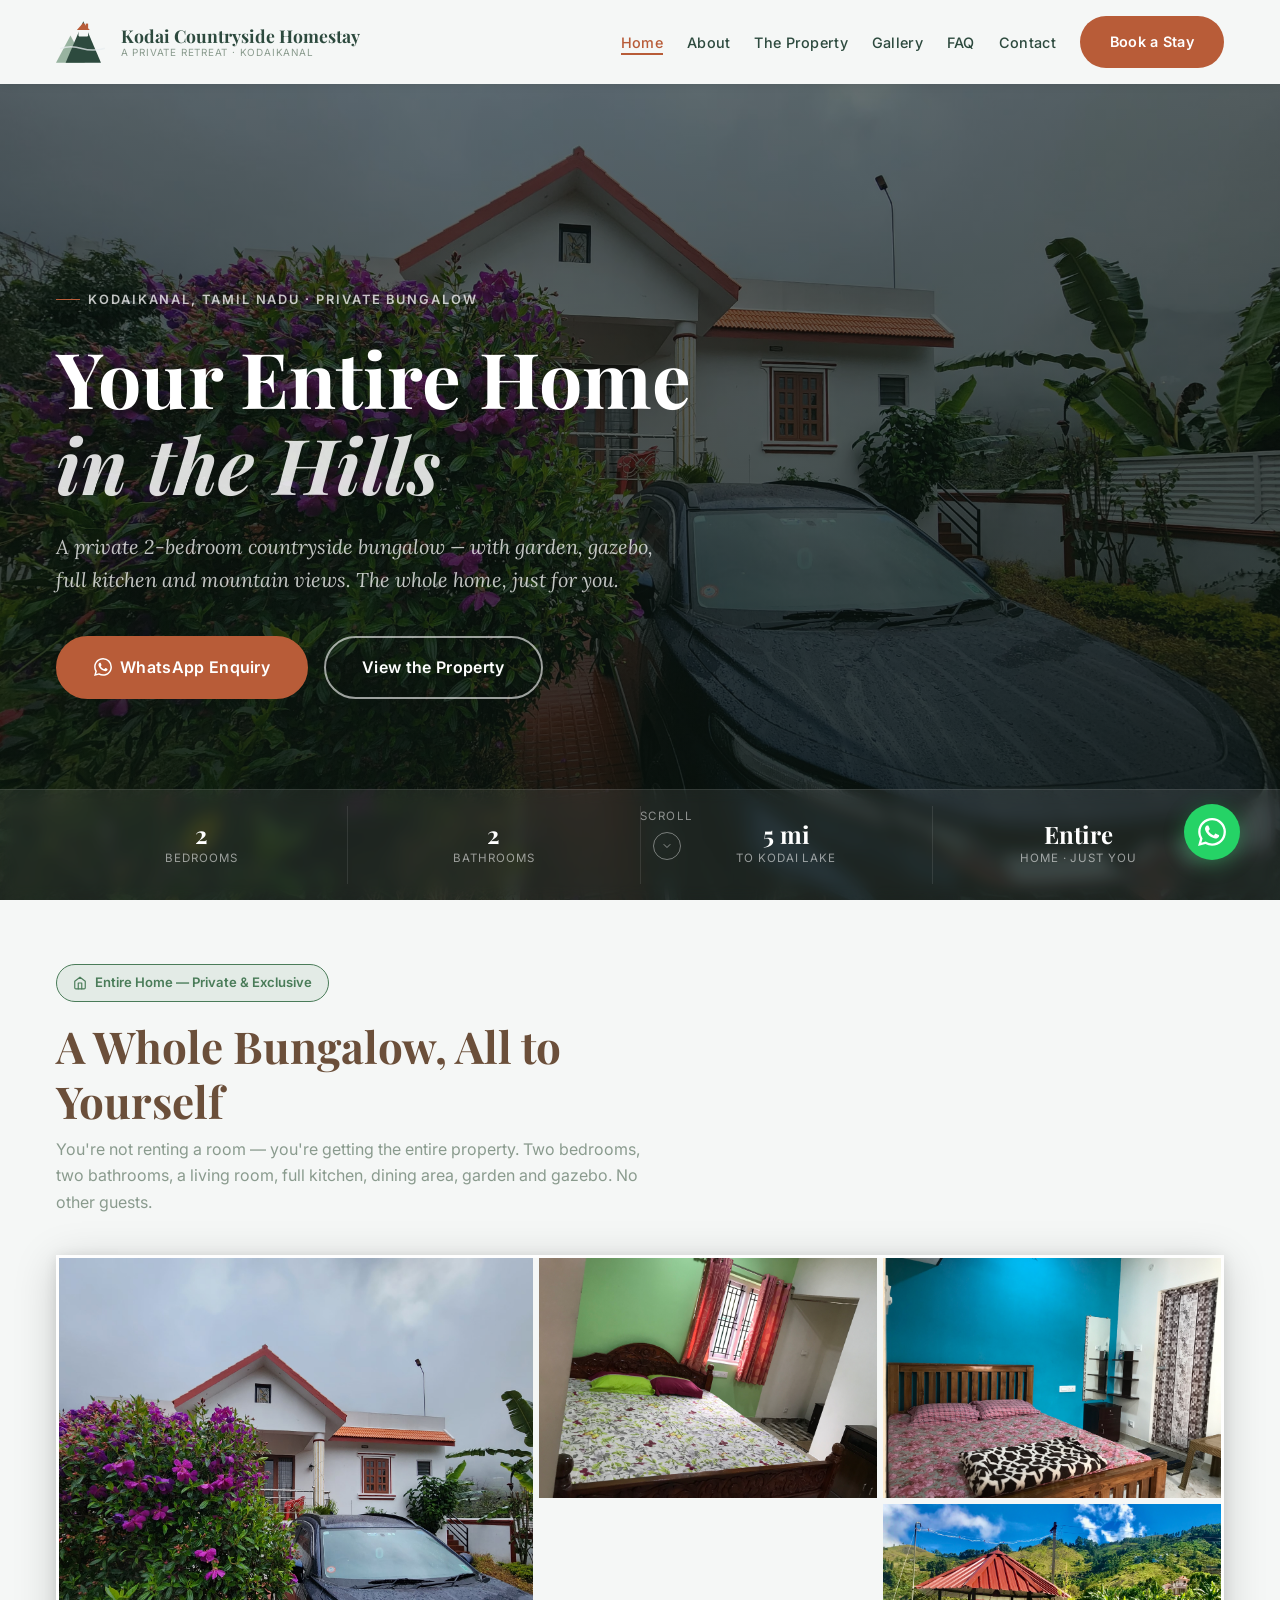
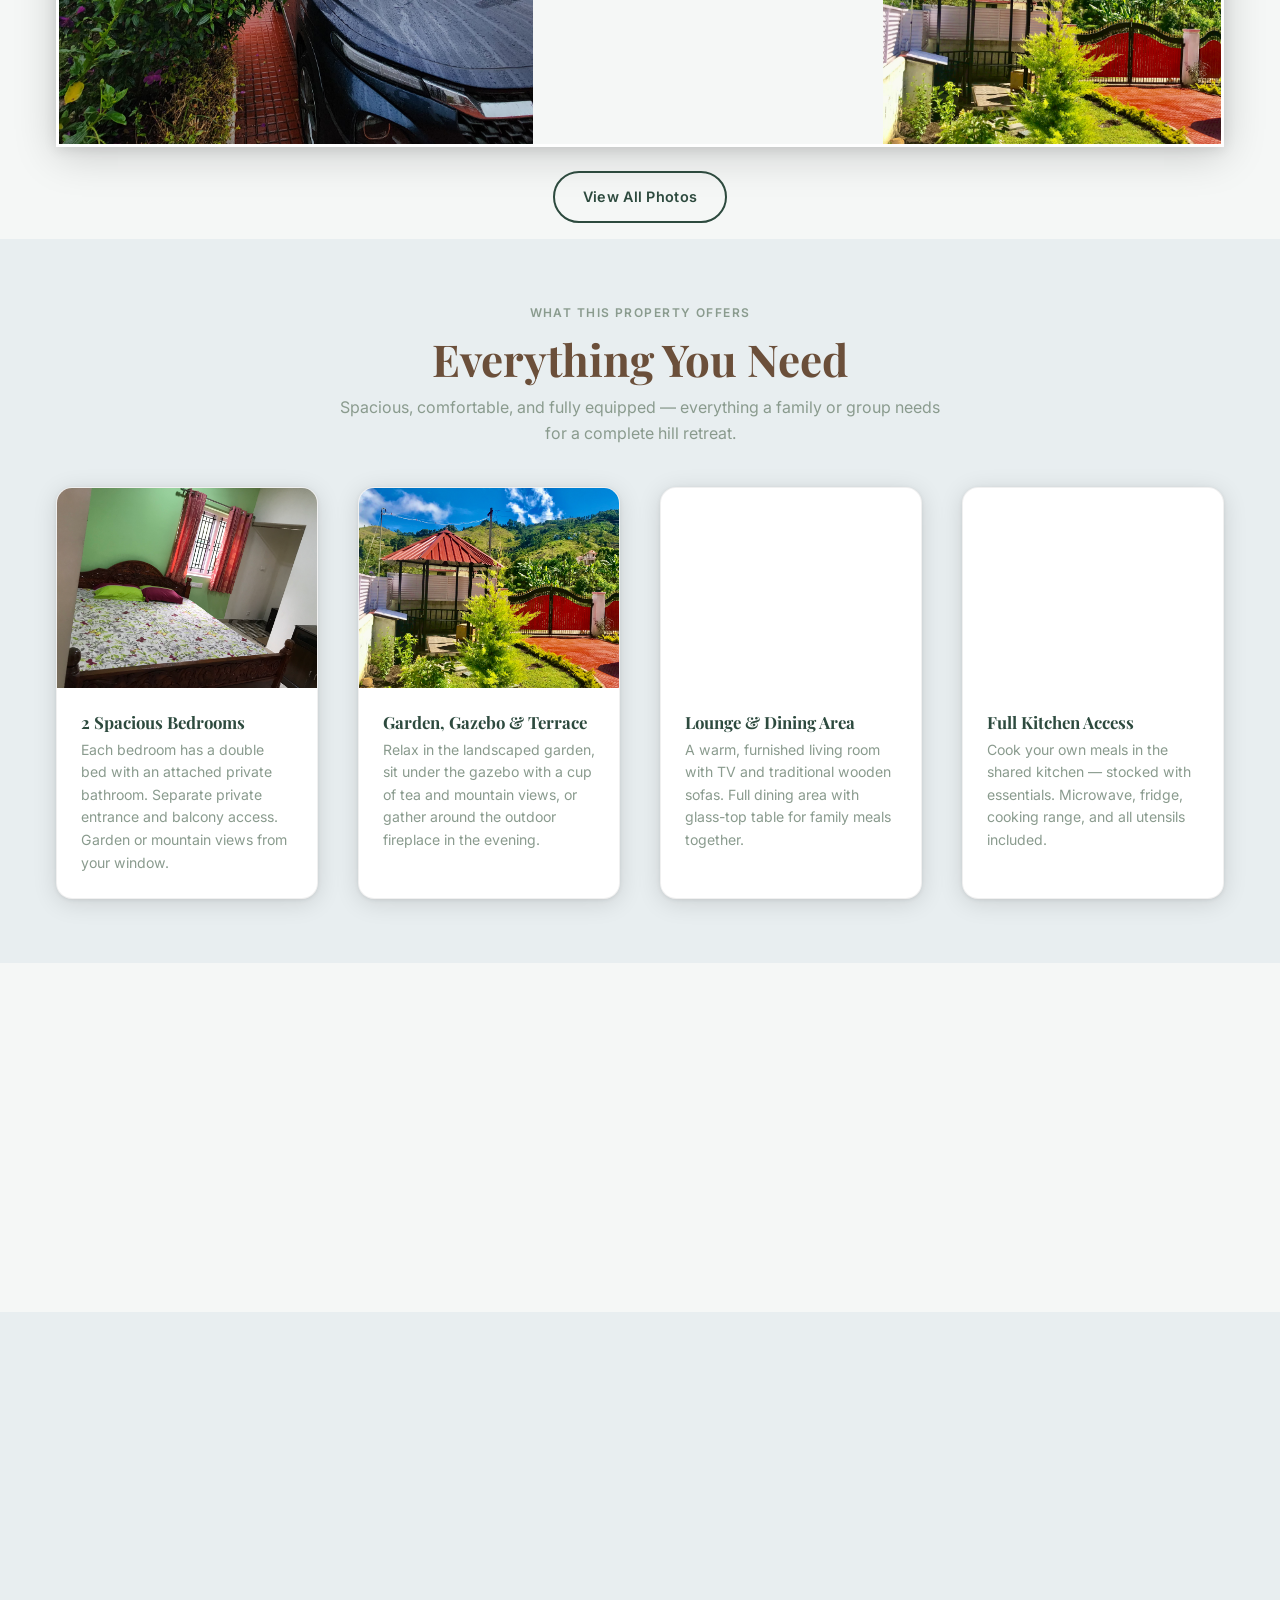
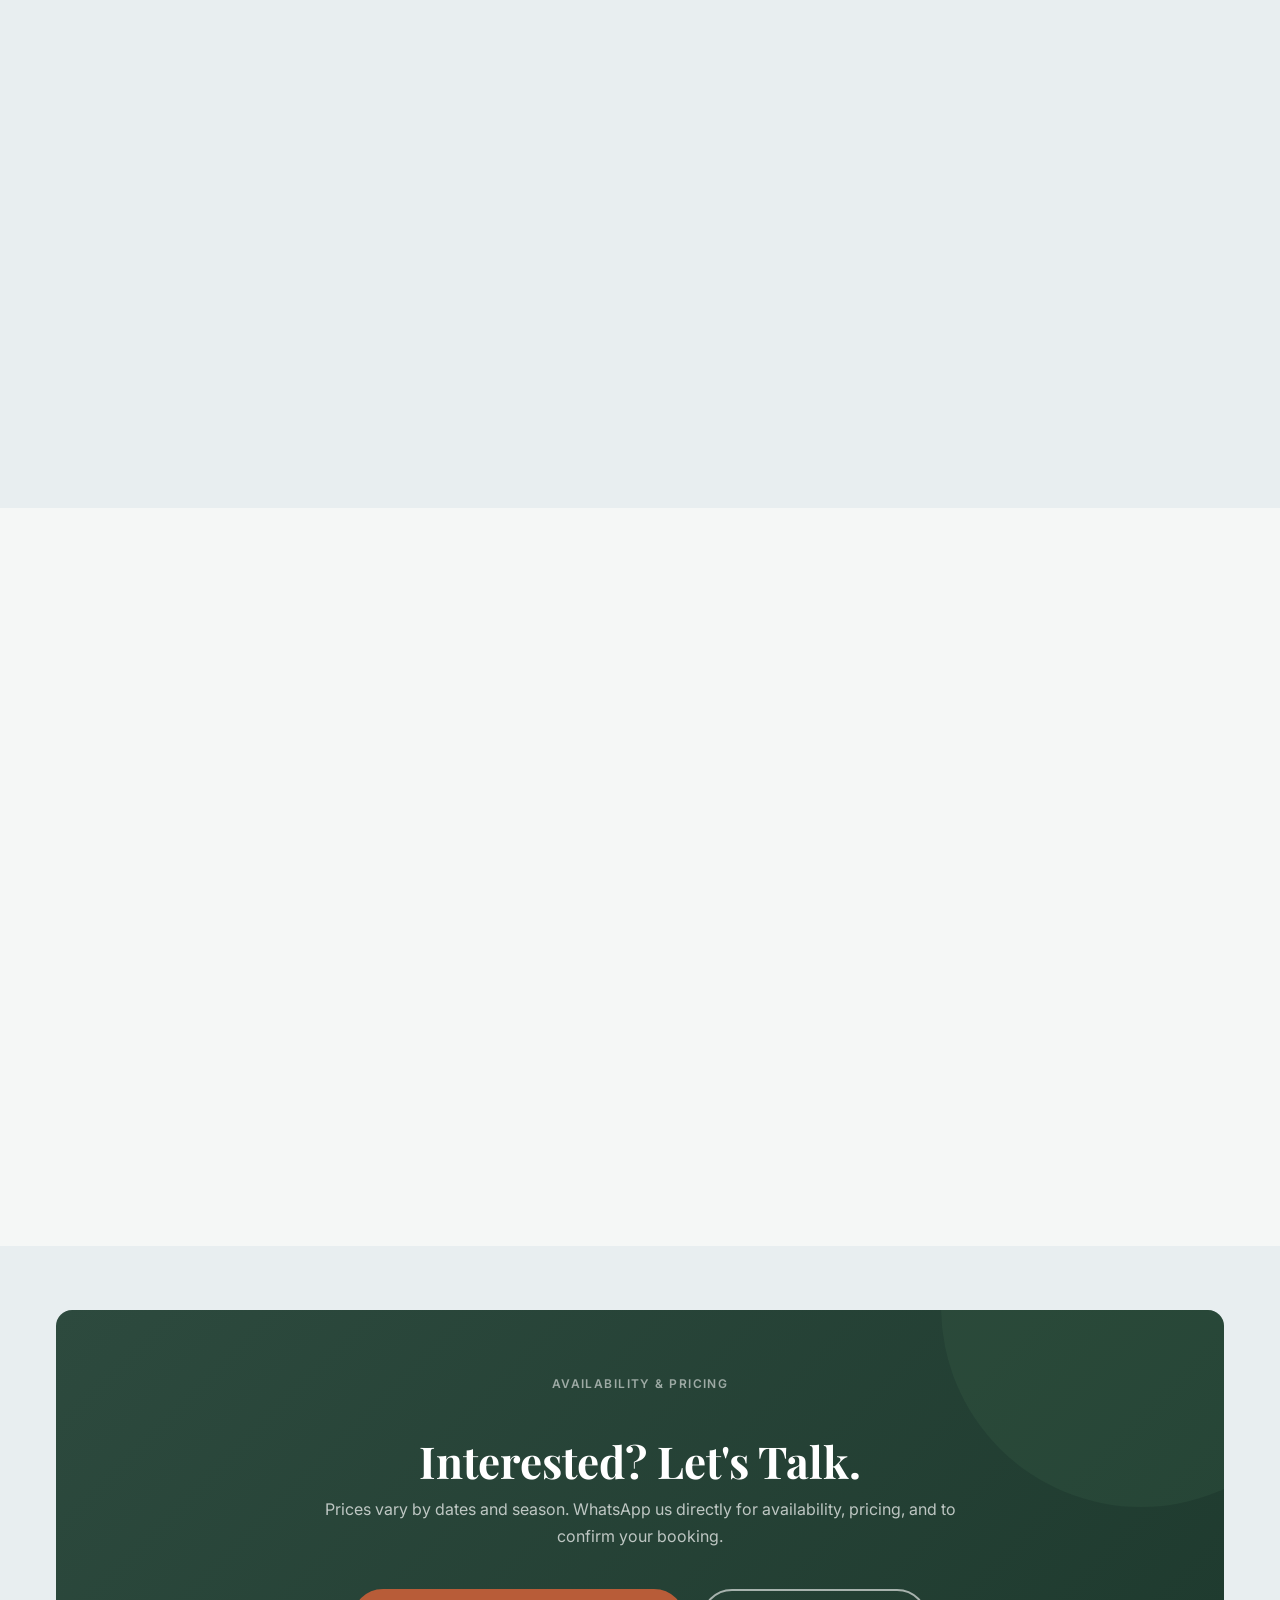
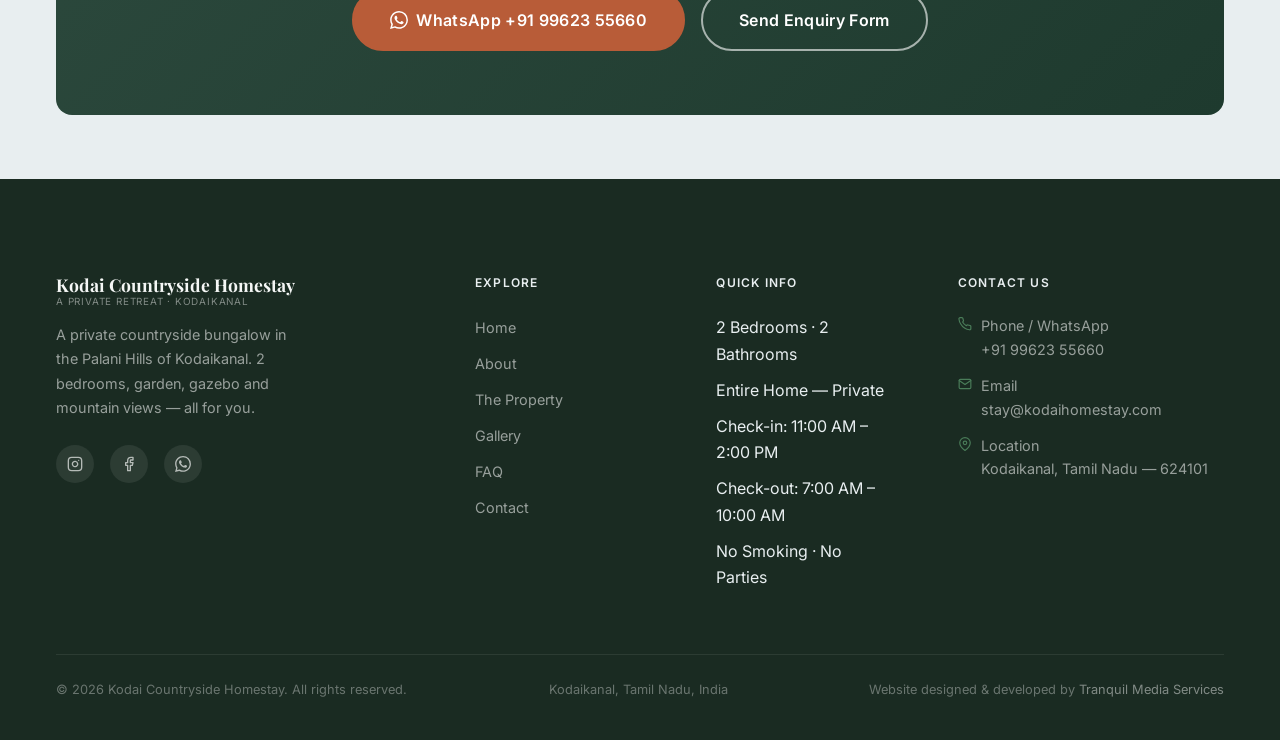
==== commit 80de7ffe: "fix: remove spaces from filenames, lowercase all .JPEG extensions - Renamed attraction images to hyp" ====
--- a/index.html
+++ b/index.html
@@ -266,16 +266,16 @@
             <img src="assets/property-images/IMG_4914.jpeg" alt="Kodai Countryside Homestay — exterior view with bougainvillea" width="800" height="1000" loading="lazy" decoding="async">
           </div>
           <div class="photo-strip__cell">
-            <img src="assets/property-images/IMG_3993.JPEG" alt="Bedroom 1 with carved wooden double bed" width="400" height="300" loading="lazy" decoding="async">
+            <img src="assets/property-images/IMG_3993.jpeg" alt="Bedroom 1 with carved wooden double bed" width="400" height="300" loading="lazy" decoding="async">
           </div>
           <div class="photo-strip__cell">
-            <img src="assets/property-images/IMG_3998.JPEG" alt="Bedroom 2 with double bed and blue accent wall" width="400" height="300" loading="lazy" decoding="async">
+            <img src="assets/property-images/IMG_3998.jpeg" alt="Bedroom 2 with double bed and blue accent wall" width="400" height="300" loading="lazy" decoding="async">
           </div>
           <div class="photo-strip__cell">
-            <img src="assets/property-images/IMG_4035.JPEG" alt="Living room with traditional carved sofa set" width="400" height="300" loading="lazy" decoding="async">
+            <img src="assets/property-images/IMG_4035.jpeg" alt="Living room with traditional carved sofa set" width="400" height="300" loading="lazy" decoding="async">
           </div>
           <div class="photo-strip__cell">
-            <img src="assets/property-images/IMG_3472.JPEG" alt="Garden gazebo with mountain views" width="400" height="300" loading="lazy" decoding="async">
+            <img src="assets/property-images/IMG_3472.jpeg" alt="Garden gazebo with mountain views" width="400" height="300" loading="lazy" decoding="async">
           </div>
         </div>
 
@@ -297,7 +297,7 @@
         <div class="highlights">
           <div class="highlight-card" data-reveal>
             <div class="highlight-card__img">
-              <img src="assets/property-images/IMG_3993.JPEG" alt="Bedroom 1 with spacious double bed" width="400" height="200" loading="lazy" decoding="async">
+              <img src="assets/property-images/IMG_3993.jpeg" alt="Bedroom 1 with spacious double bed" width="400" height="200" loading="lazy" decoding="async">
             </div>
             <div class="highlight-card__body">
               <h3>2 Spacious Bedrooms</h3>
@@ -307,7 +307,7 @@
 
           <div class="highlight-card" data-reveal>
             <div class="highlight-card__img">
-              <img src="assets/property-images/IMG_3472.JPEG" alt="Garden gazebo with mountain backdrop" width="400" height="200" loading="lazy" decoding="async">
+              <img src="assets/property-images/IMG_3472.jpeg" alt="Garden gazebo with mountain backdrop" width="400" height="200" loading="lazy" decoding="async">
             </div>
             <div class="highlight-card__body">
               <h3>Garden, Gazebo & Terrace</h3>
@@ -317,7 +317,7 @@
 
           <div class="highlight-card" data-reveal>
             <div class="highlight-card__img">
-              <img src="assets/property-images/IMG_4049.JPEG" alt="Living room with TV and comfortable seating" width="400" height="200" loading="lazy" decoding="async">
+              <img src="assets/property-images/IMG_4049.jpeg" alt="Living room with TV and comfortable seating" width="400" height="200" loading="lazy" decoding="async">
             </div>
             <div class="highlight-card__body">
               <h3>Lounge & Dining Area</h3>
@@ -327,7 +327,7 @@
 
           <div class="highlight-card" data-reveal>
             <div class="highlight-card__img">
-              <img src="assets/property-images/IMG_4052.JPEG" alt="Fully equipped shared kitchen" width="400" height="200" loading="lazy" decoding="async">
+              <img src="assets/property-images/IMG_4052.jpeg" alt="Fully equipped shared kitchen" width="400" height="200" loading="lazy" decoding="async">
             </div>
             <div class="highlight-card__body">
               <h3>Full Kitchen Access</h3>
@@ -409,7 +409,7 @@
         <div class="nearby-grid">
           <div class="nearby-card" data-reveal>
             <div class="nearby-card__img">
-              <img src="assets/other-images/Lake_Kodaikanal.jpg" alt="Kodaikanal Lake" width="400" height="150" loading="lazy" decoding="async">
+              <img src="assets/other-images/kodaikanal-lake.jpg" alt="Kodaikanal Lake" width="400" height="150" loading="lazy" decoding="async">
             </div>
             <div class="nearby-card__body">
               <h4>Kodaikanal Lake</h4>
@@ -418,7 +418,7 @@
           </div>
           <div class="nearby-card" data-reveal>
             <div class="nearby-card__img">
-              <img src="assets/other-images/silver cascade falls.jpg" alt="Silver Cascade Falls" width="400" height="150" loading="lazy" decoding="async">
+              <img src="assets/other-images/silver-cascade-falls.jpg" alt="Silver Cascade Falls" width="400" height="150" loading="lazy" decoding="async">
             </div>
             <div class="nearby-card__body">
               <h4>Silver Cascade Falls</h4>
@@ -427,7 +427,7 @@
           </div>
           <div class="nearby-card" data-reveal>
             <div class="nearby-card__img">
-              <img src="assets/other-images/Bryant park.jpg" alt="Bryant Park Kodaikanal" width="400" height="150" loading="lazy" decoding="async">
+              <img src="assets/other-images/bryant-park.jpg" alt="Bryant Park Kodaikanal" width="400" height="150" loading="lazy" decoding="async">
             </div>
             <div class="nearby-card__body">
               <h4>Bryant Park</h4>
@@ -445,7 +445,7 @@
           </div>
           <div class="nearby-card" data-reveal>
             <div class="nearby-card__img">
-              <img src="assets/other-images/bear slola falls.jpeg" alt="Bear Shola Falls" width="400" height="150" loading="lazy" decoding="async">
+              <img src="assets/other-images/bear-shola-falls.jpeg" alt="Bear Shola Falls" width="400" height="150" loading="lazy" decoding="async">
             </div>
             <div class="nearby-card__body">
               <h4>Bear Shola Falls</h4>
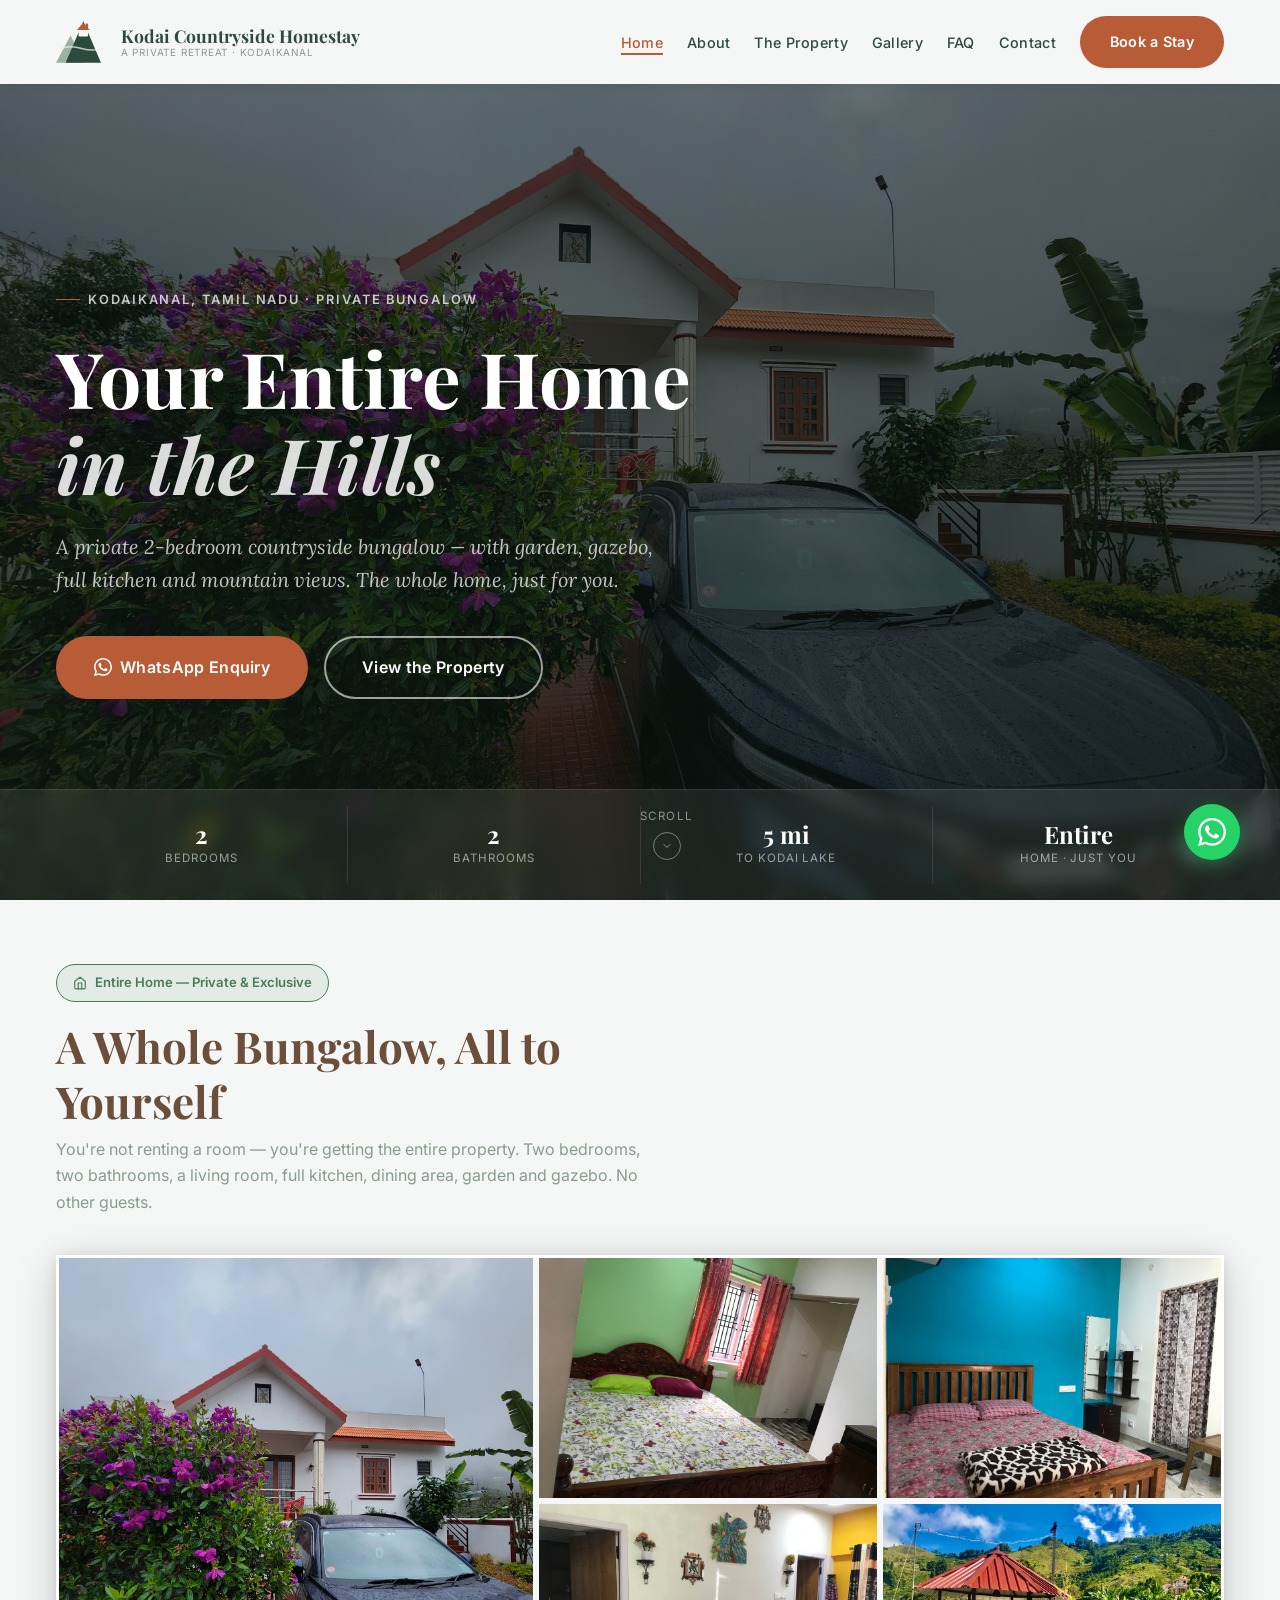
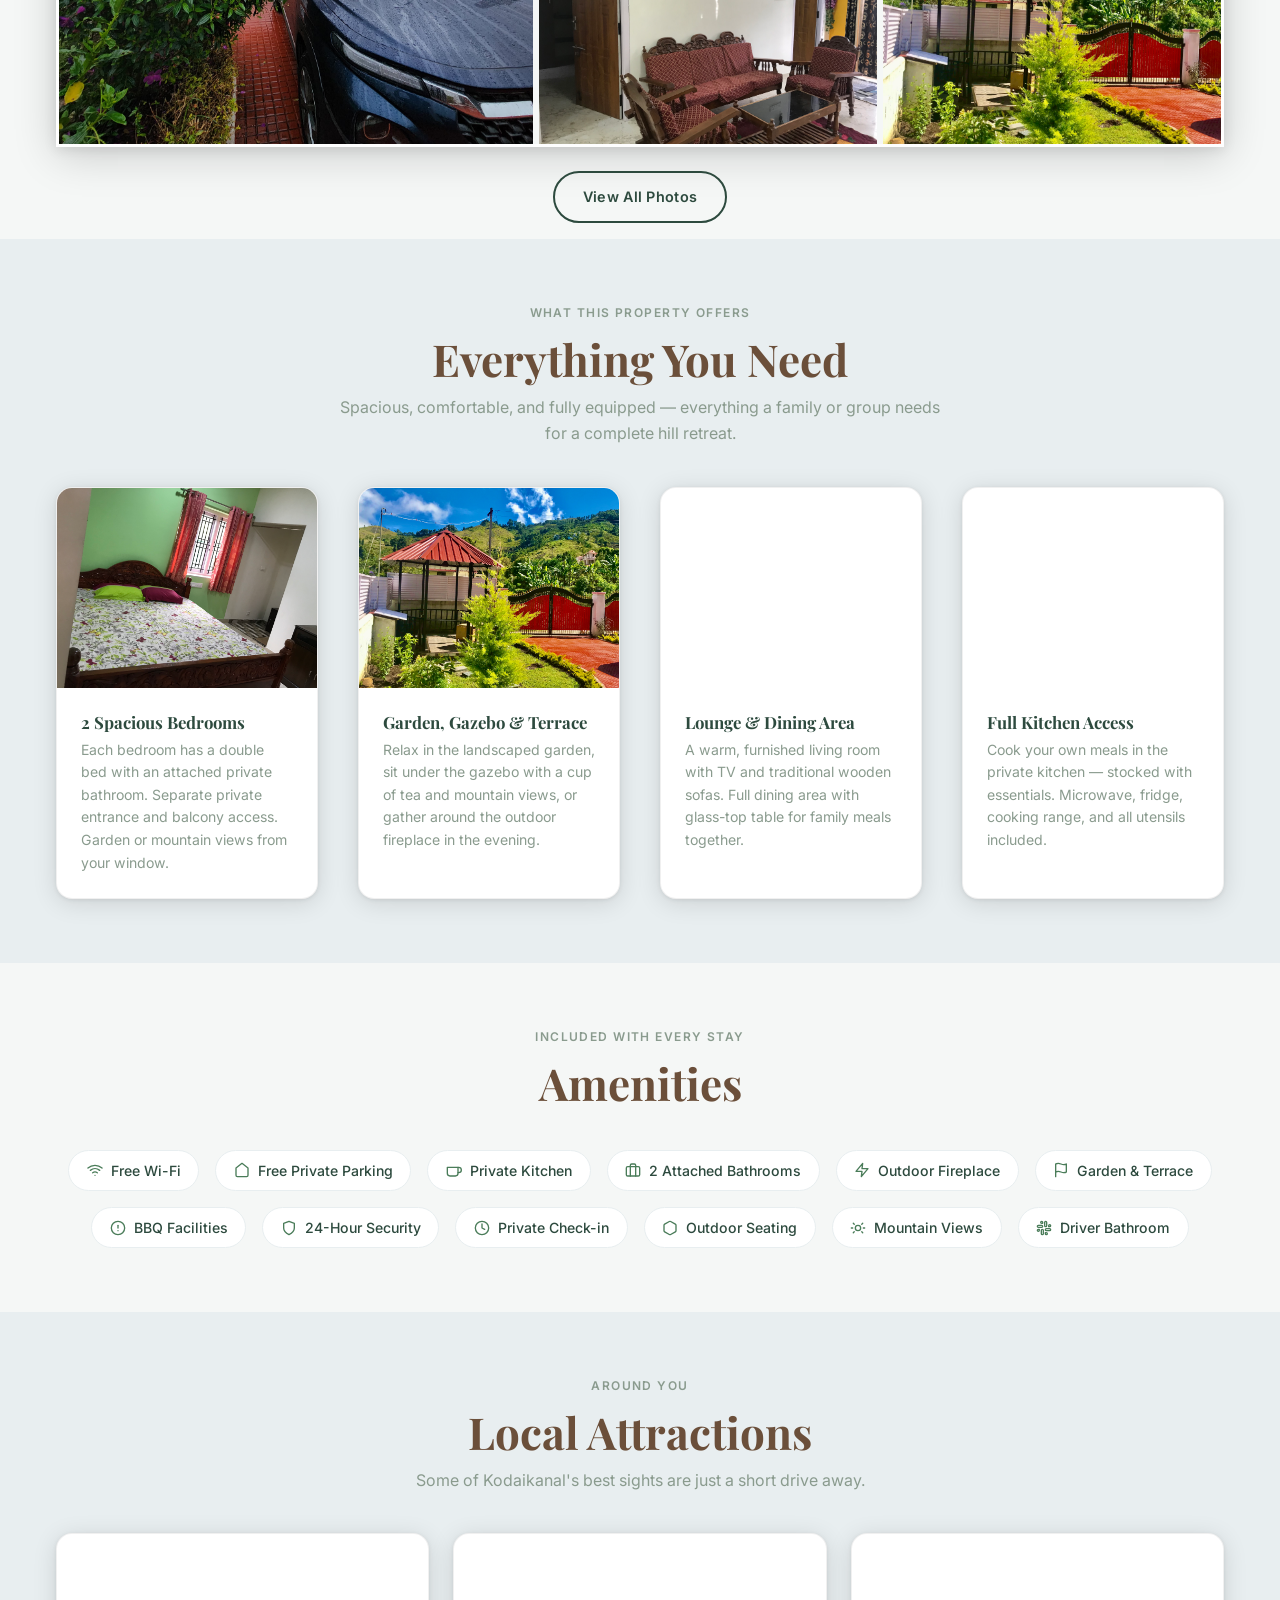
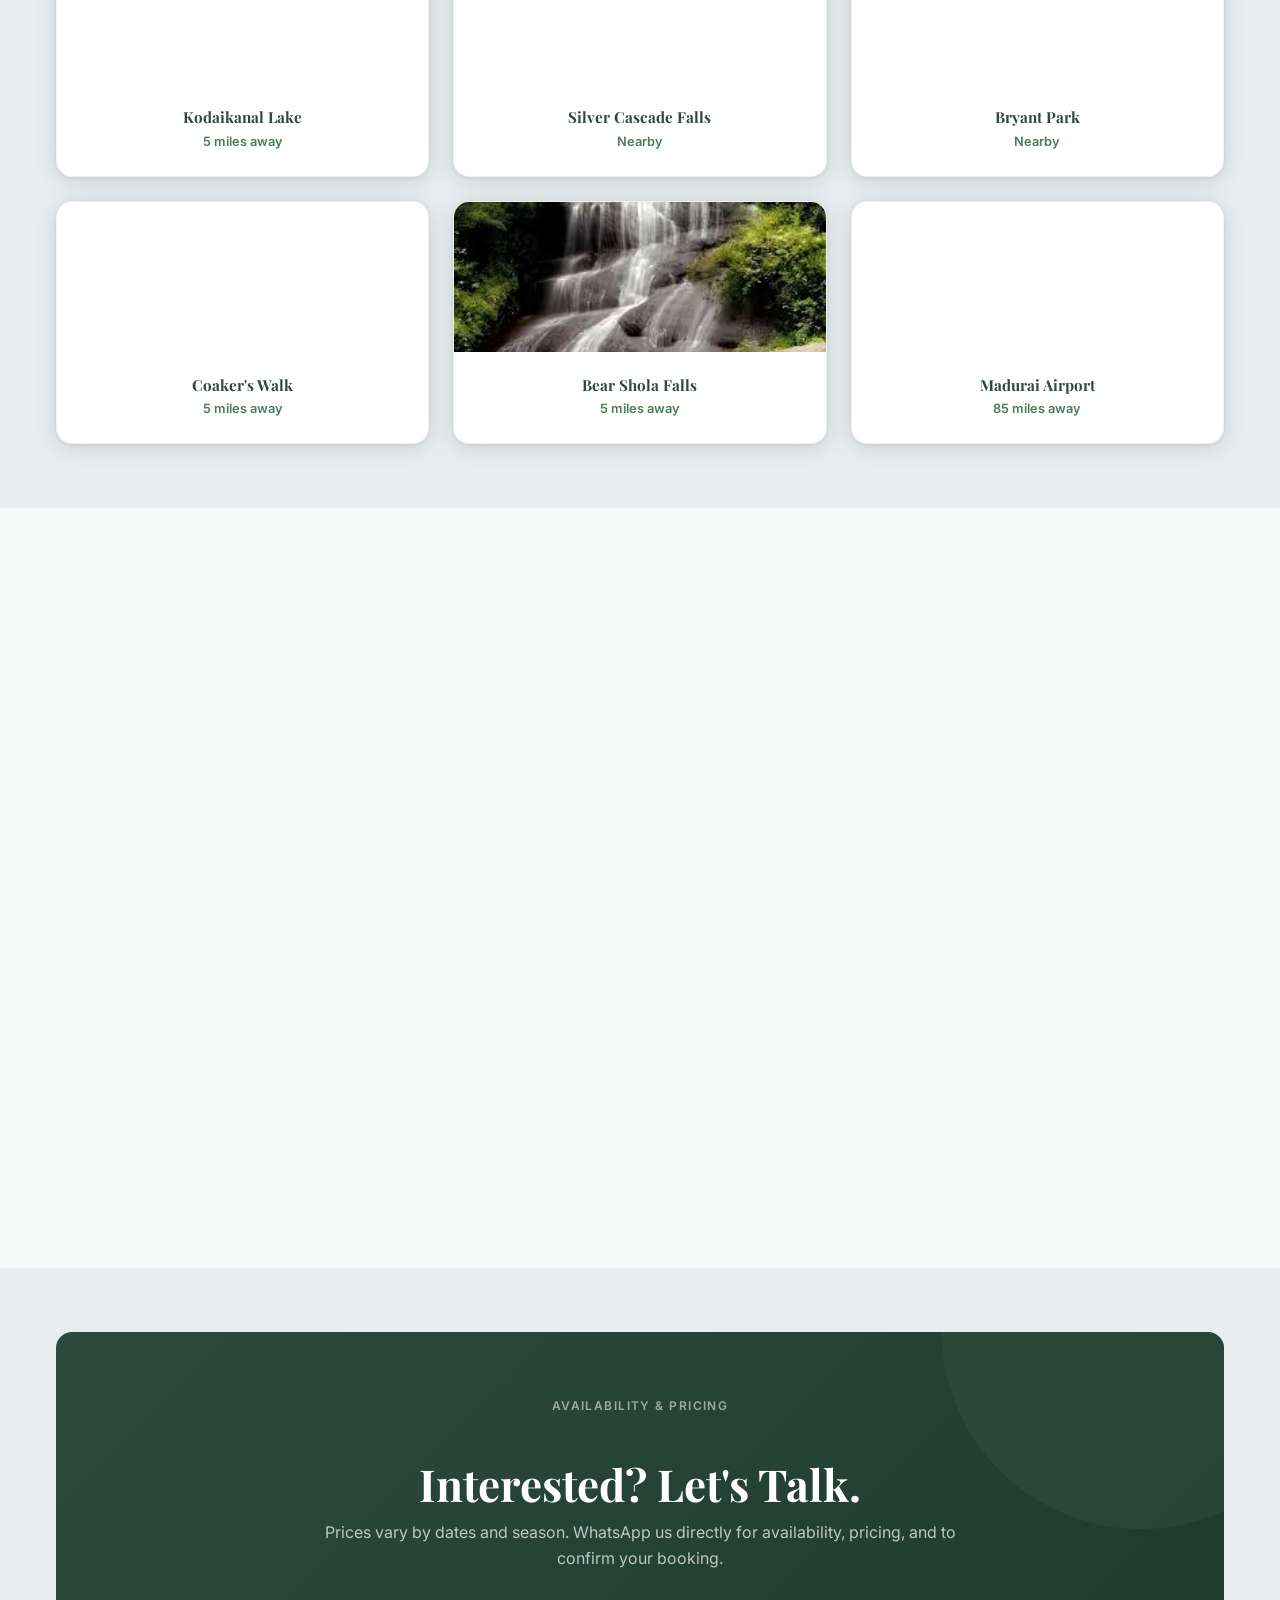
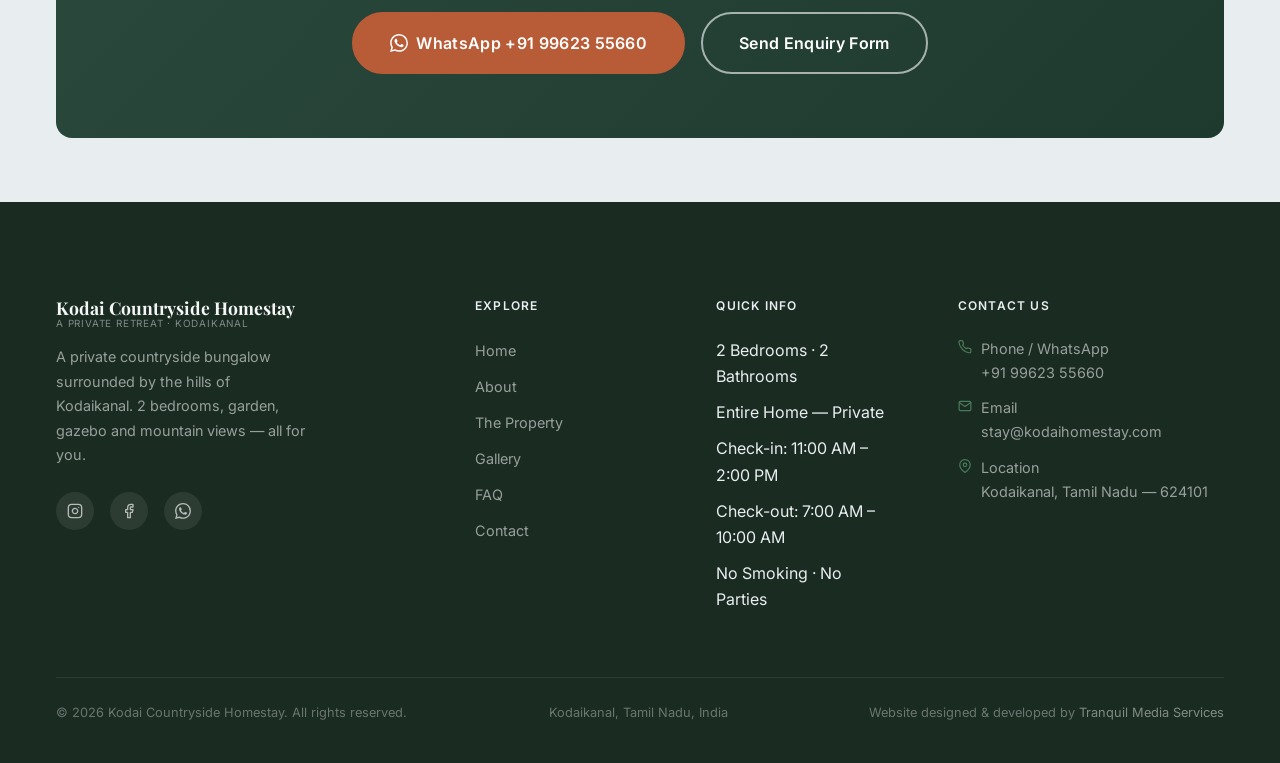
==== commit 44c619dd: "feat: comprehensive content updates across all pages - Palani Hills → Kodaikanal hills throughout - " ====
--- a/index.html
+++ b/index.html
@@ -70,7 +70,7 @@
     "amenityFeature": [
       {"@type": "LocationFeatureSpecification", "name": "Free Wi-Fi", "value": true},
       {"@type": "LocationFeatureSpecification", "name": "Free Parking", "value": true},
-      {"@type": "LocationFeatureSpecification", "name": "Shared Kitchen", "value": true},
+      {"@type": "LocationFeatureSpecification", "name": "Private Kitchen", "value": true},
       {"@type": "LocationFeatureSpecification", "name": "Garden", "value": true},
       {"@type": "LocationFeatureSpecification", "name": "Barbecue", "value": true}
     ]
@@ -327,11 +327,11 @@
 
           <div class="highlight-card" data-reveal>
             <div class="highlight-card__img">
-              <img src="assets/property-images/IMG_4052.jpeg" alt="Fully equipped shared kitchen" width="400" height="200" loading="lazy" decoding="async">
+              <img src="assets/property-images/IMG_4052.jpeg" alt="Fully equipped private kitchen" width="400" height="200" loading="lazy" decoding="async">
             </div>
             <div class="highlight-card__body">
               <h3>Full Kitchen Access</h3>
-              <p>Cook your own meals in the shared kitchen — stocked with essentials. Microwave, fridge, cooking range, and all utensils included.</p>
+              <p>Cook your own meals in the private kitchen — stocked with essentials. Microwave, fridge, cooking range, and all utensils included.</p>
             </div>
           </div>
         </div>
@@ -356,7 +356,7 @@
           </span>
           <span class="amenity-pill" role="listitem">
             <svg xmlns="http://www.w3.org/2000/svg" width="16" height="16" viewBox="0 0 24 24" fill="none" stroke="currentColor" stroke-width="2" stroke-linecap="round" stroke-linejoin="round" aria-hidden="true"><path d="M18 8h1a4 4 0 0 1 0 8h-1"/><path d="M2 8h16v9a4 4 0 0 1-4 4H6a4 4 0 0 1-4-4V8z"/></svg>
-            Shared Kitchen
+            Private Kitchen
           </span>
           <span class="amenity-pill" role="listitem">
             <svg xmlns="http://www.w3.org/2000/svg" width="16" height="16" viewBox="0 0 24 24" fill="none" stroke="currentColor" stroke-width="2" stroke-linecap="round" stroke-linejoin="round" aria-hidden="true"><rect x="2" y="7" width="20" height="14" rx="2" ry="2"/><path d="M16 21V5a2 2 0 0 0-2-2h-4a2 2 0 0 0-2 2v16"/></svg>
@@ -392,7 +392,7 @@
           </span>
           <span class="amenity-pill" role="listitem">
             <svg xmlns="http://www.w3.org/2000/svg" width="16" height="16" viewBox="0 0 24 24" fill="none" stroke="currentColor" stroke-width="2" stroke-linecap="round" stroke-linejoin="round" aria-hidden="true"><path d="M14.5 10c-.83 0-1.5-.67-1.5-1.5v-5c0-.83.67-1.5 1.5-1.5s1.5.67 1.5 1.5v5c0 .83-.67 1.5-1.5 1.5z"/><path d="M20.5 10H19V8.5c0-.83.67-1.5 1.5-1.5s1.5.67 1.5 1.5-.67 1.5-1.5 1.5z"/><path d="M9.5 14c.83 0 1.5.67 1.5 1.5v5c0 .83-.67 1.5-1.5 1.5S8 21.33 8 20.5v-5c0-.83.67-1.5 1.5-1.5z"/><path d="M3.5 14H5v1.5c0 .83-.67 1.5-1.5 1.5S2 16.33 2 15.5 2.67 14 3.5 14z"/><path d="M14 14.5c0-.83.67-1.5 1.5-1.5h5c.83 0 1.5.67 1.5 1.5s-.67 1.5-1.5 1.5h-5c-.83 0-1.5-.67-1.5-1.5z"/><path d="M15.5 19H14v1.5c0 .83.67 1.5 1.5 1.5s1.5-.67 1.5-1.5-.67-1.5-1.5-1.5z"/><path d="M10 9.5C10 8.67 9.33 8 8.5 8h-5C2.67 8 2 8.67 2 9.5S2.67 11 3.5 11h5c.83 0 1.5-.67 1.5-1.5z"/><path d="M8.5 5H10V3.5C10 2.67 9.33 2 8.5 2S7 2.67 7 3.5 7.67 5 8.5 5z"/></svg>
-            Bicycle Parking
+            Driver Bathroom
           </span>
         </div>
       </div>
@@ -483,7 +483,7 @@
           </div>
           <div style="background:var(--color-white);padding:var(--space-md);border-radius:var(--radius-md);border-left:3px solid var(--color-terracotta);">
             <h4 style="font-size:0.9rem;color:var(--color-bark);margin-bottom:0.3rem;">No Smoking</h4>
-            <p style="font-size:0.85rem;color:var(--color-smoke);">Smoking is not permitted anywhere on the property.</p>
+            <p style="font-size:0.85rem;color:var(--color-smoke);">Smoking is not permitted inside the home. Guests who wish to smoke must do so in designated outdoor areas only.</p>
           </div>
           <div style="background:var(--color-white);padding:var(--space-md);border-radius:var(--radius-md);border-left:3px solid var(--color-terracotta);">
             <h4 style="font-size:0.9rem;color:var(--color-bark);margin-bottom:0.3rem;">No Parties / Events</h4>
@@ -539,7 +539,7 @@
               </span>
             </a>
           </div>
-          <p>A private countryside bungalow in the Palani Hills of Kodaikanal. 2 bedrooms, garden, gazebo and mountain views — all for you.</p>
+          <p>A private countryside bungalow surrounded by the hills of Kodaikanal. 2 bedrooms, garden, gazebo and mountain views — all for you.</p>
           <div class="footer-social" aria-label="Social media links">
             <a data-cfg="instagram-href" href="https://www.instagram.com/kodaihomestay" target="_blank" rel="noopener noreferrer" aria-label="Follow us on Instagram">
               <svg xmlns="http://www.w3.org/2000/svg" width="16" height="16" viewBox="0 0 24 24" fill="none" stroke="currentColor" stroke-width="2" stroke-linecap="round" stroke-linejoin="round" aria-hidden="true"><rect x="2" y="2" width="20" height="20" rx="5" ry="5"/><path d="M16 11.37A4 4 0 1 1 12.63 8 4 4 0 0 1 16 11.37z"/><line x1="17.5" y1="6.5" x2="17.51" y2="6.5"/></svg>
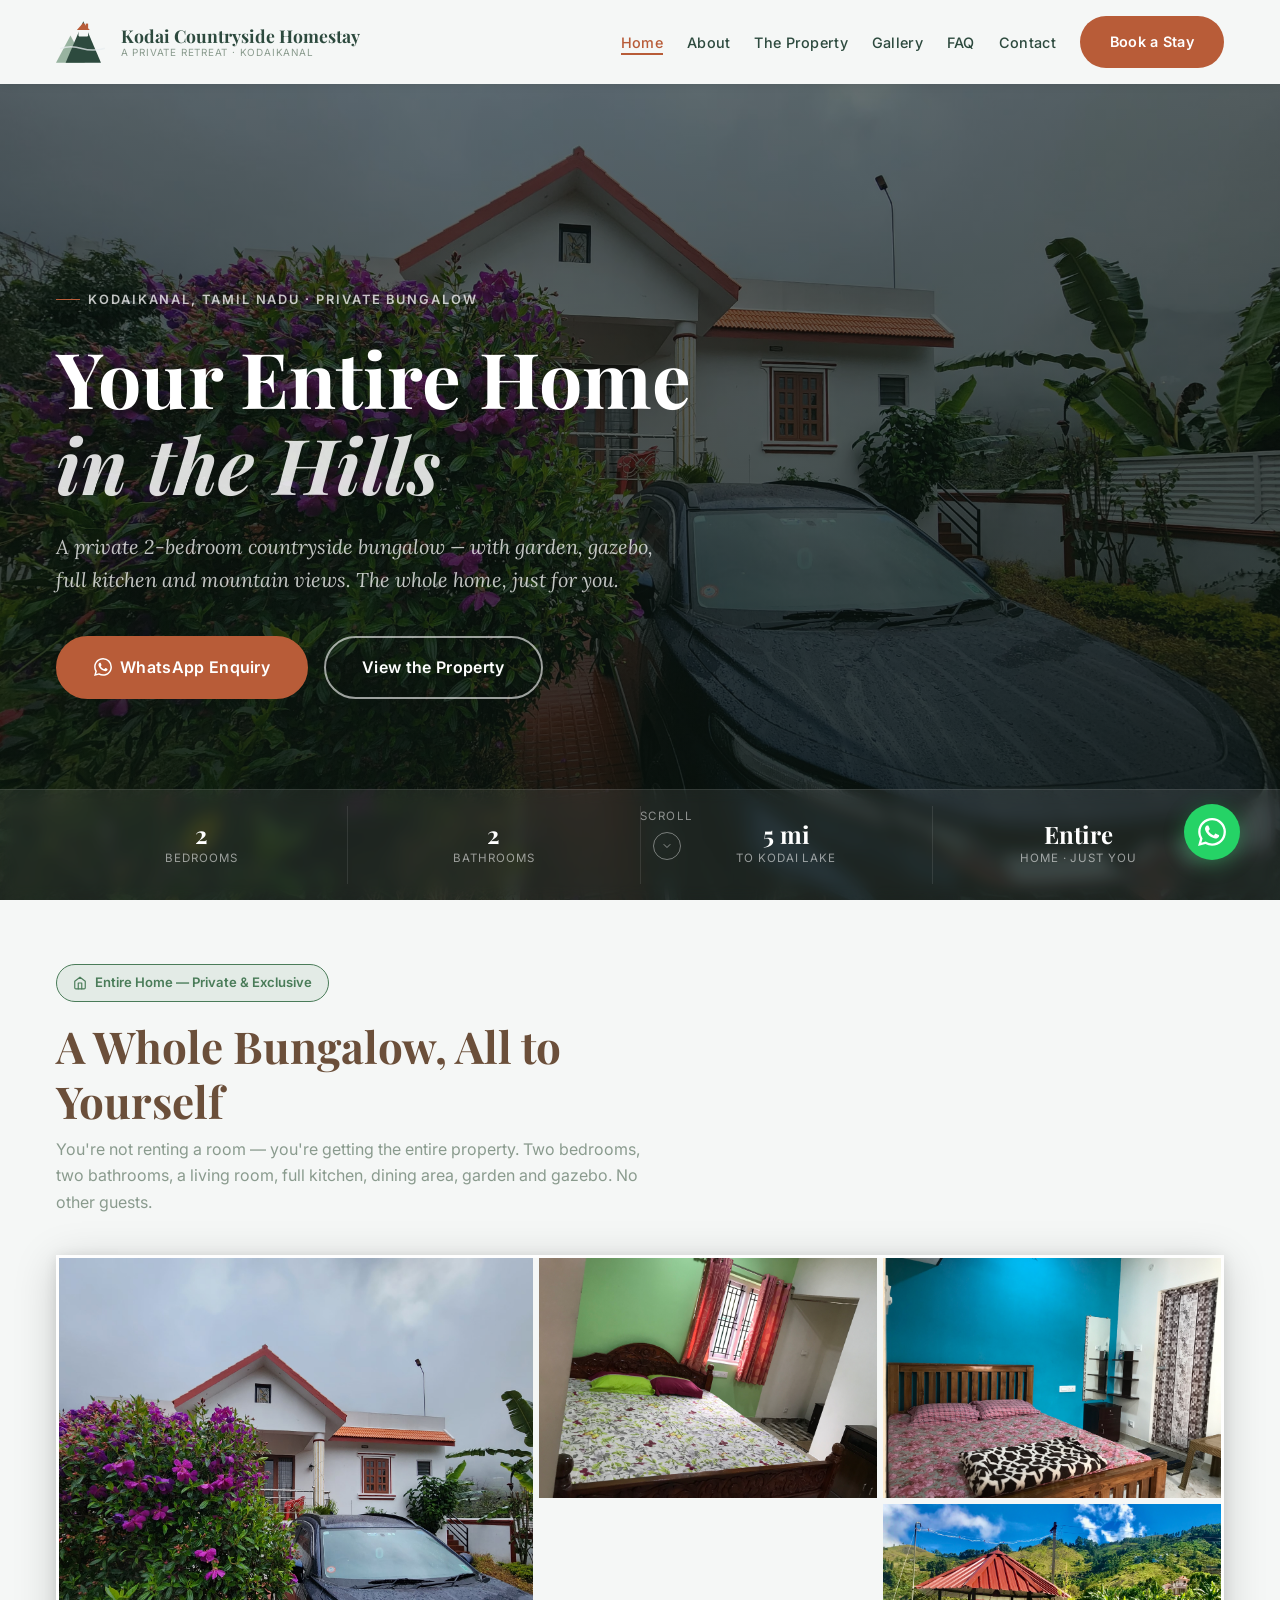
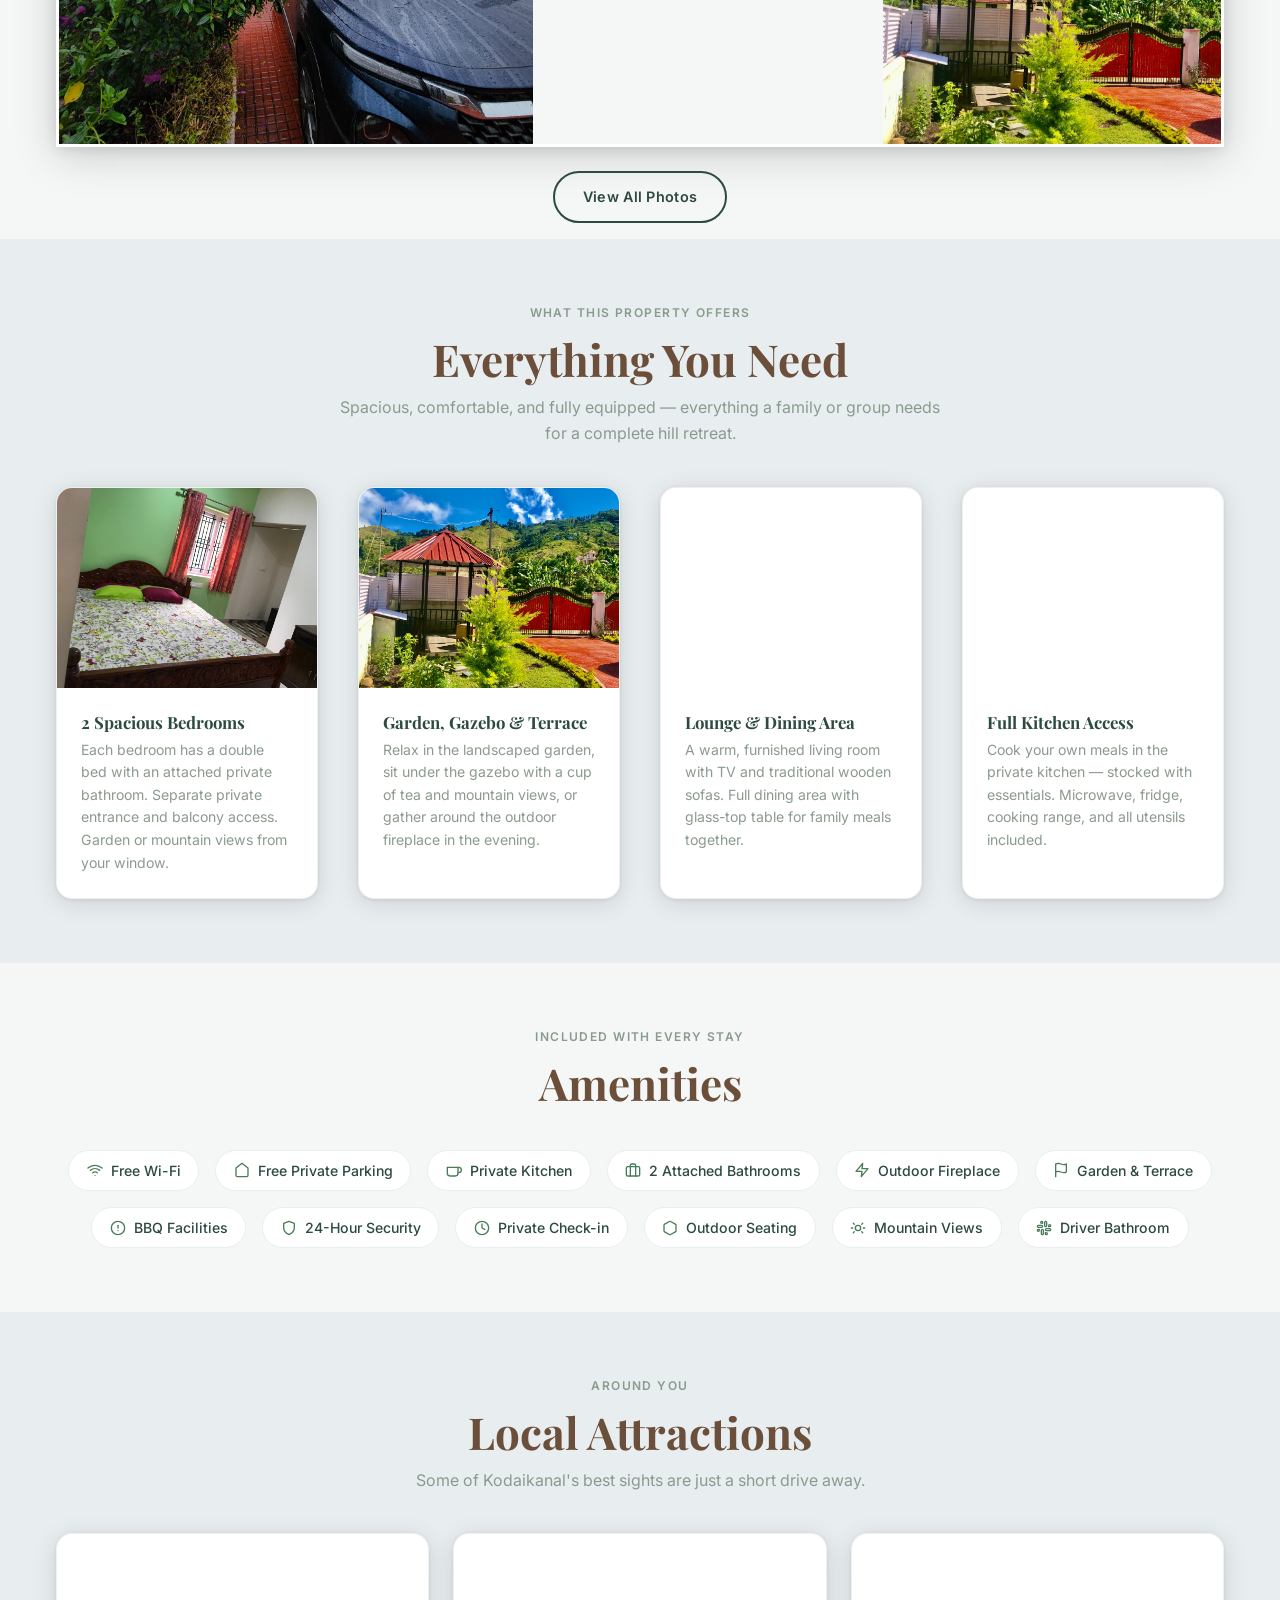
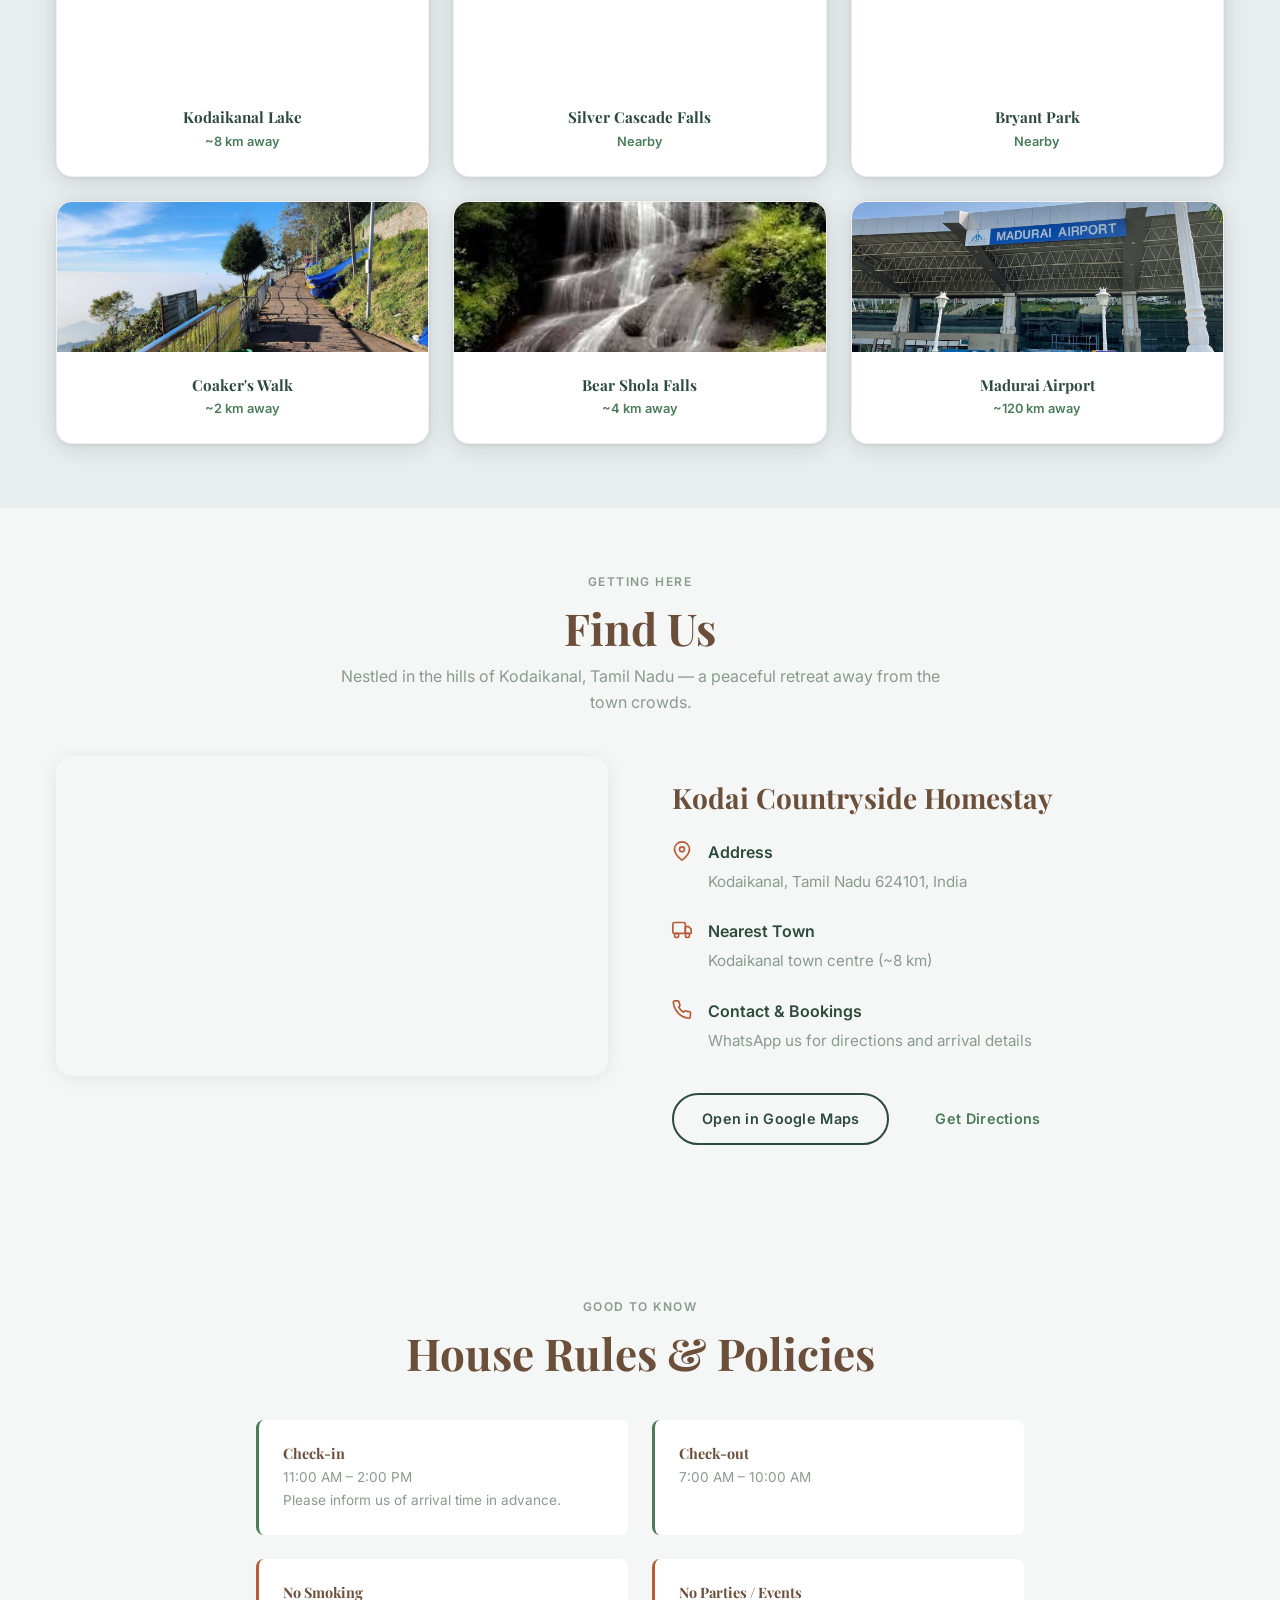
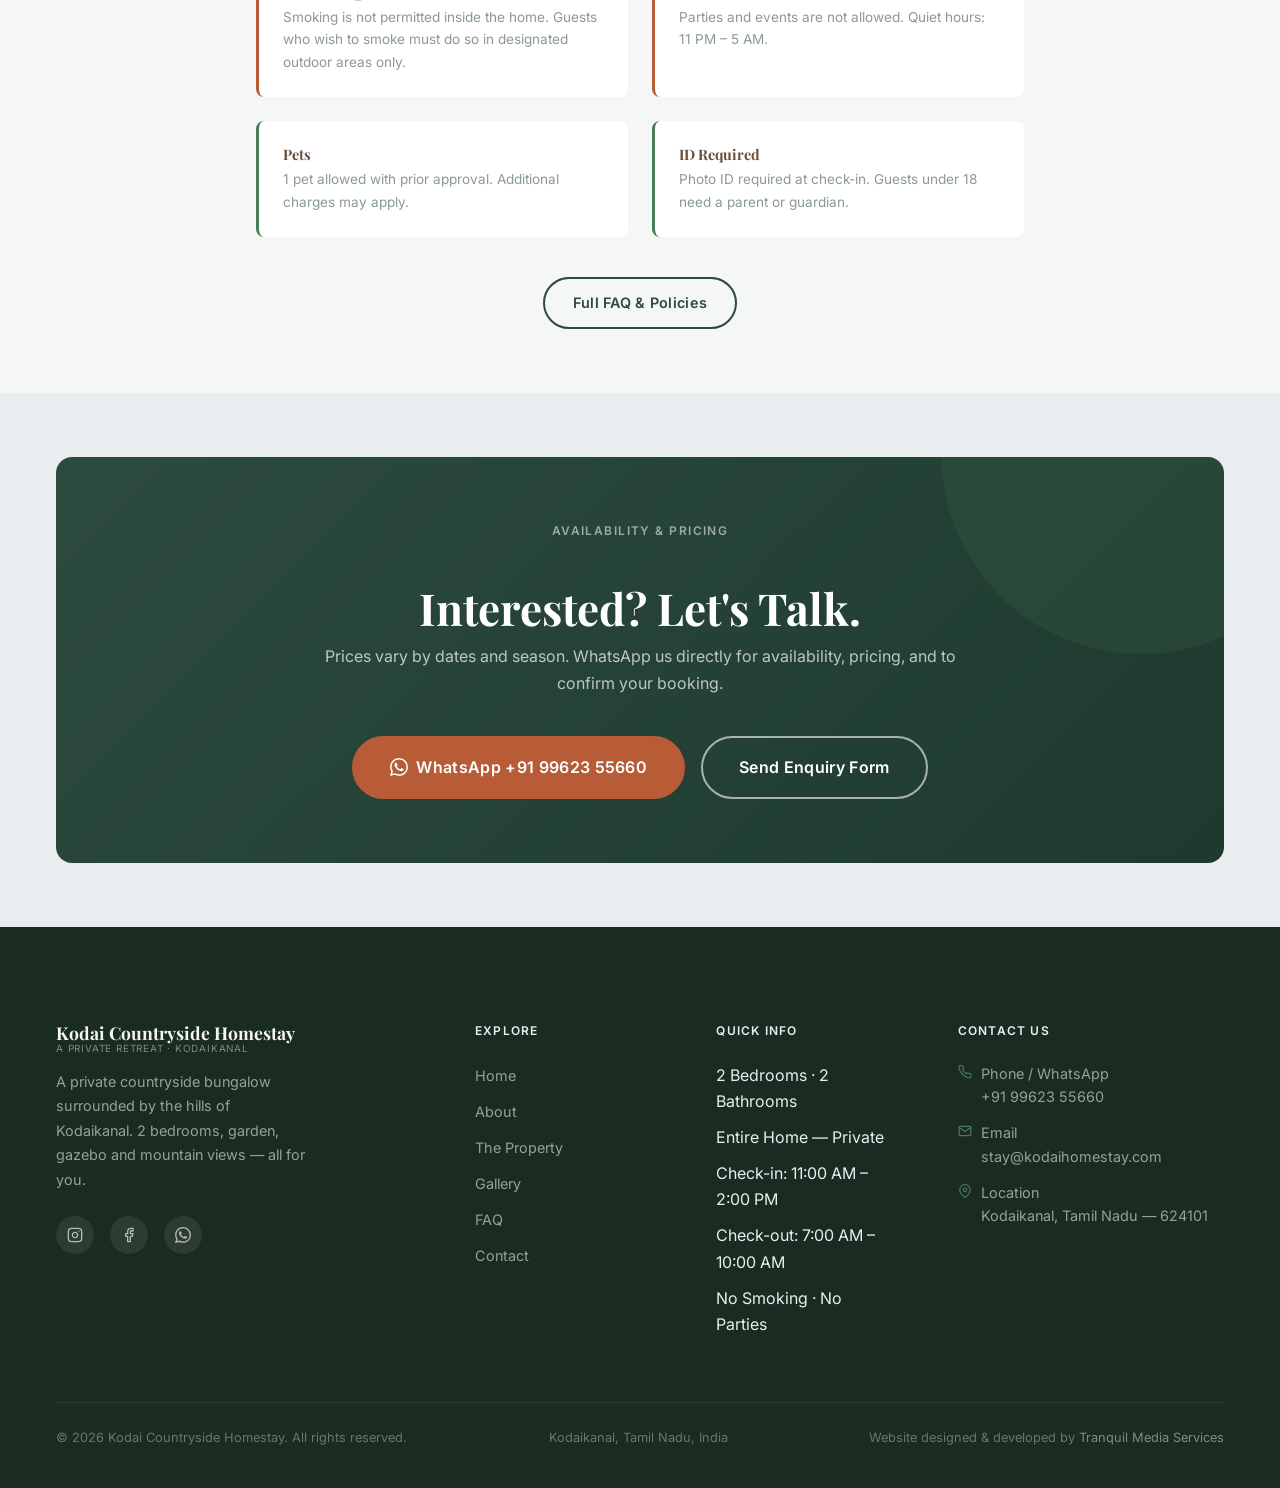
==== commit e5702d7c: "fix: gallery filter, km distances, about mobile layout, bedroom alignment, location on homepage - Ga" ====
--- a/index.html
+++ b/index.html
@@ -6,7 +6,7 @@
   <meta http-equiv="X-UA-Compatible" content="IE=edge">
 
   <title>Kodai Countryside Homestay | Private 2-Bedroom Bungalow in Kodaikanal</title>
-  <meta name="description" content="Rent an entire private 2-bedroom bungalow in Kodaikanal. Garden, gazebo, mountain views, full kitchen & lounge. 5 miles from Kodaikanal Lake. Book via WhatsApp.">
+  <meta name="description" content="Rent an entire private 2-bedroom bungalow in Kodaikanal. Garden, gazebo, mountain views, full kitchen & lounge. 5 Kilometers from Kodaikanal Lake. Book via WhatsApp.">
   <meta name="keywords" content="Kodaikanal homestay, Kodaikanal bungalow, private home Kodaikanal, 2 bedroom Kodaikanal, Kodai countryside homestay, family stay Kodaikanal">
   <meta name="author" content="Kodai Countryside Homestay">
   <meta name="robots" content="index, follow">
@@ -413,7 +413,7 @@
             </div>
             <div class="nearby-card__body">
               <h4>Kodaikanal Lake</h4>
-              <p class="nearby-card__dist">5 miles away</p>
+              <p class="nearby-card__dist">~8 km away</p>
             </div>
           </div>
           <div class="nearby-card" data-reveal>
@@ -440,7 +440,7 @@
             </div>
             <div class="nearby-card__body">
               <h4>Coaker's Walk</h4>
-              <p class="nearby-card__dist">5 miles away</p>
+              <p class="nearby-card__dist">~2 km away</p>
             </div>
           </div>
           <div class="nearby-card" data-reveal>
@@ -449,7 +449,7 @@
             </div>
             <div class="nearby-card__body">
               <h4>Bear Shola Falls</h4>
-              <p class="nearby-card__dist">5 miles away</p>
+              <p class="nearby-card__dist">~4 km away</p>
             </div>
           </div>
           <div class="nearby-card" data-reveal>
@@ -458,12 +458,64 @@
             </div>
             <div class="nearby-card__body">
               <h4>Madurai Airport</h4>
-              <p class="nearby-card__dist">85 miles away</p>
-            </div>
-          </div>
-        </div>
-      </div>
-    </section>
+              <p class="nearby-card__dist">~120 km away</p>
+            </div>
+          </div>
+        </div>
+      </div>
+    </section>
+
+    <!-- ── Find Us ───────────────────────────────────────────── -->
+    <section class="section section--cloud" aria-labelledby="location-heading">
+      <div class="container">
+        <div class="section__header centered" data-reveal>
+          <p class="label">Getting here</p>
+          <h2 id="location-heading">Find Us</h2>
+          <p>Nestled in the hills of Kodaikanal, Tamil Nadu — a peaceful retreat away from the town crowds.</p>
+        </div>
+        <div style="display:grid;grid-template-columns:1fr 1fr;gap:var(--space-xl);align-items:start;" class="location-grid" data-reveal>
+          <div style="border-radius:var(--radius-lg);overflow:hidden;box-shadow:var(--shadow-card);">
+            <iframe
+              src="https://www.google.com/maps/embed?pb=!1m18!1m12!1m3!1d3925.8947050690535!2d77.4712186!3d10.2700673!2m3!1f0!2f0!3f0!3m2!1i1024!2i768!4f13.1!3m3!1m2!1s0x3b07674b852738d1%3A0x30afd66928bc576!2sKodai%20Countryside%20Homestay!5e0!3m2!1sen!2sca!4v1776618395917!5m2!1sen!2sca"
+              width="100%" height="320" style="border:0;display:block;" allowfullscreen="" loading="lazy" referrerpolicy="no-referrer-when-downgrade"
+              title="Kodai Countryside Homestay on Google Maps"></iframe>
+          </div>
+          <div style="padding:var(--space-md) 0;">
+            <h3 style="color:var(--color-bark);margin-bottom:var(--space-md);">Kodai Countryside Homestay</h3>
+            <div style="display:flex;flex-direction:column;gap:var(--space-md);">
+              <div style="display:flex;gap:var(--space-sm);align-items:flex-start;">
+                <svg xmlns="http://www.w3.org/2000/svg" width="20" height="20" viewBox="0 0 24 24" fill="none" stroke="var(--color-terracotta)" stroke-width="2" stroke-linecap="round" stroke-linejoin="round" aria-hidden="true" style="flex-shrink:0;margin-top:2px;"><path d="M21 10c0 7-9 13-9 13s-9-6-9-13a9 9 0 0 1 18 0z"/><circle cx="12" cy="10" r="3"/></svg>
+                <div>
+                  <p style="font-weight:600;color:var(--color-pine);margin-bottom:0.25rem;">Address</p>
+                  <p style="color:var(--color-smoke);font-size:0.95rem;">Kodaikanal, Tamil Nadu 624101, India</p>
+                </div>
+              </div>
+              <div style="display:flex;gap:var(--space-sm);align-items:flex-start;">
+                <svg xmlns="http://www.w3.org/2000/svg" width="20" height="20" viewBox="0 0 24 24" fill="none" stroke="var(--color-terracotta)" stroke-width="2" stroke-linecap="round" stroke-linejoin="round" aria-hidden="true" style="flex-shrink:0;margin-top:2px;"><rect x="1" y="3" width="15" height="13" rx="2"/><path d="M16 8h4l3 3v5h-7V8z"/><circle cx="5.5" cy="18.5" r="2.5"/><circle cx="18.5" cy="18.5" r="2.5"/></svg>
+                <div>
+                  <p style="font-weight:600;color:var(--color-pine);margin-bottom:0.25rem;">Nearest Town</p>
+                  <p style="color:var(--color-smoke);font-size:0.95rem;">Kodaikanal town centre (~8 km)</p>
+                </div>
+              </div>
+              <div style="display:flex;gap:var(--space-sm);align-items:flex-start;">
+                <svg xmlns="http://www.w3.org/2000/svg" width="20" height="20" viewBox="0 0 24 24" fill="none" stroke="var(--color-terracotta)" stroke-width="2" stroke-linecap="round" stroke-linejoin="round" aria-hidden="true" style="flex-shrink:0;margin-top:2px;"><path d="M22 16.92v3a2 2 0 0 1-2.18 2 19.79 19.79 0 0 1-8.63-3.07A19.5 19.5 0 0 1 4.69 12 19.79 19.79 0 0 1 1.61 3.18 2 2 0 0 1 3.6 1h3a2 2 0 0 1 2 1.72c.127.96.361 1.903.7 2.81a2 2 0 0 1-.45 2.11L7.91 8.6a16 16 0 0 0 6 6l.91-.91a2 2 0 0 1 2.11-.45c.907.339 1.85.573 2.81.7A2 2 0 0 1 22 16.92z"/></svg>
+                <div>
+                  <p style="font-weight:600;color:var(--color-pine);margin-bottom:0.25rem;">Contact & Bookings</p>
+                  <p style="color:var(--color-smoke);font-size:0.95rem;">WhatsApp us for directions and arrival details</p>
+                </div>
+              </div>
+            </div>
+            <div style="margin-top:var(--space-lg);display:flex;gap:var(--space-sm);flex-wrap:wrap;">
+              <a href="https://maps.app.goo.gl/Nu17Zt1isAeAH3oy9" target="_blank" rel="noopener noreferrer" class="btn btn--outline" style="font-size:0.9rem;">Open in Google Maps</a>
+              <a href="contact.html" class="btn" style="font-size:0.9rem;">Get Directions</a>
+            </div>
+          </div>
+        </div>
+      </div>
+    </section>
+    <style>
+      @media (max-width: 767px) { .location-grid { grid-template-columns: 1fr !important; } }
+    </style>
 
     <!-- ── Policies Quick View ────────────────────────────────── -->
     <section class="section section--cloud" aria-labelledby="policies-heading">
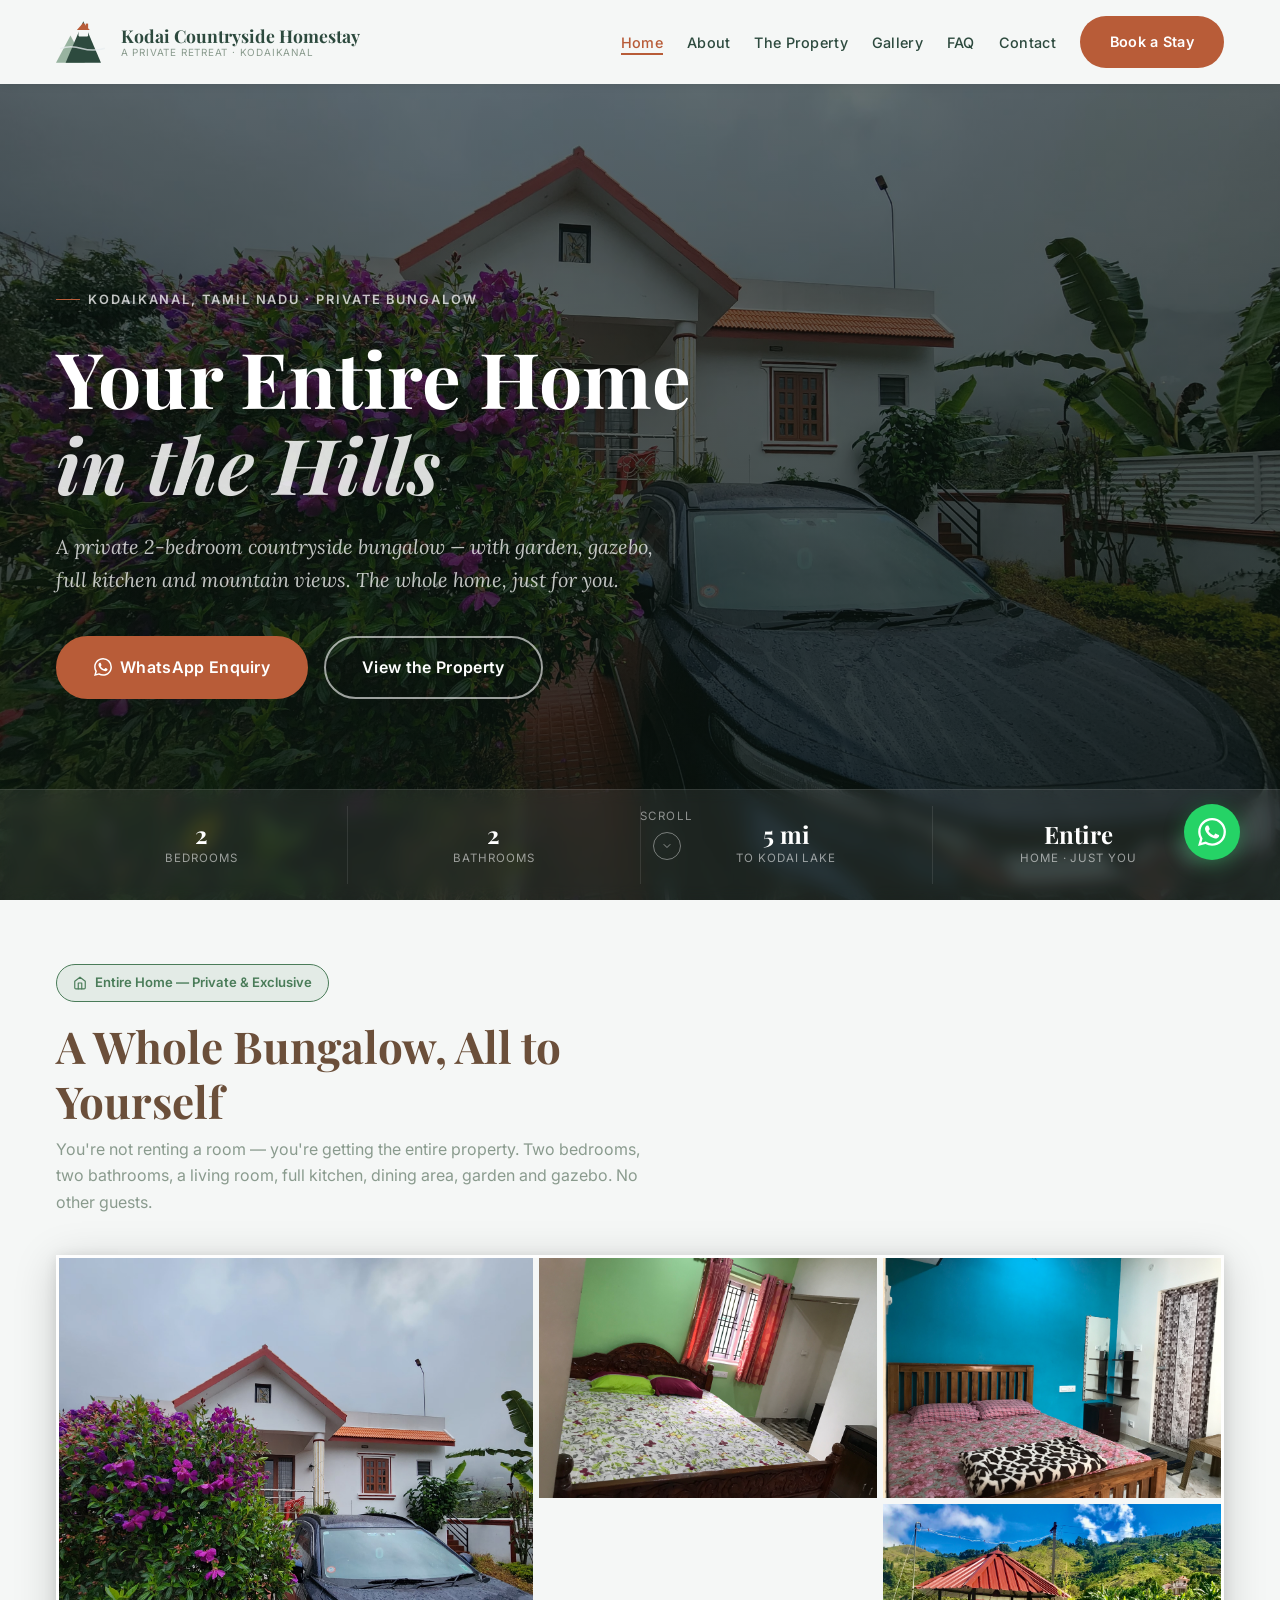
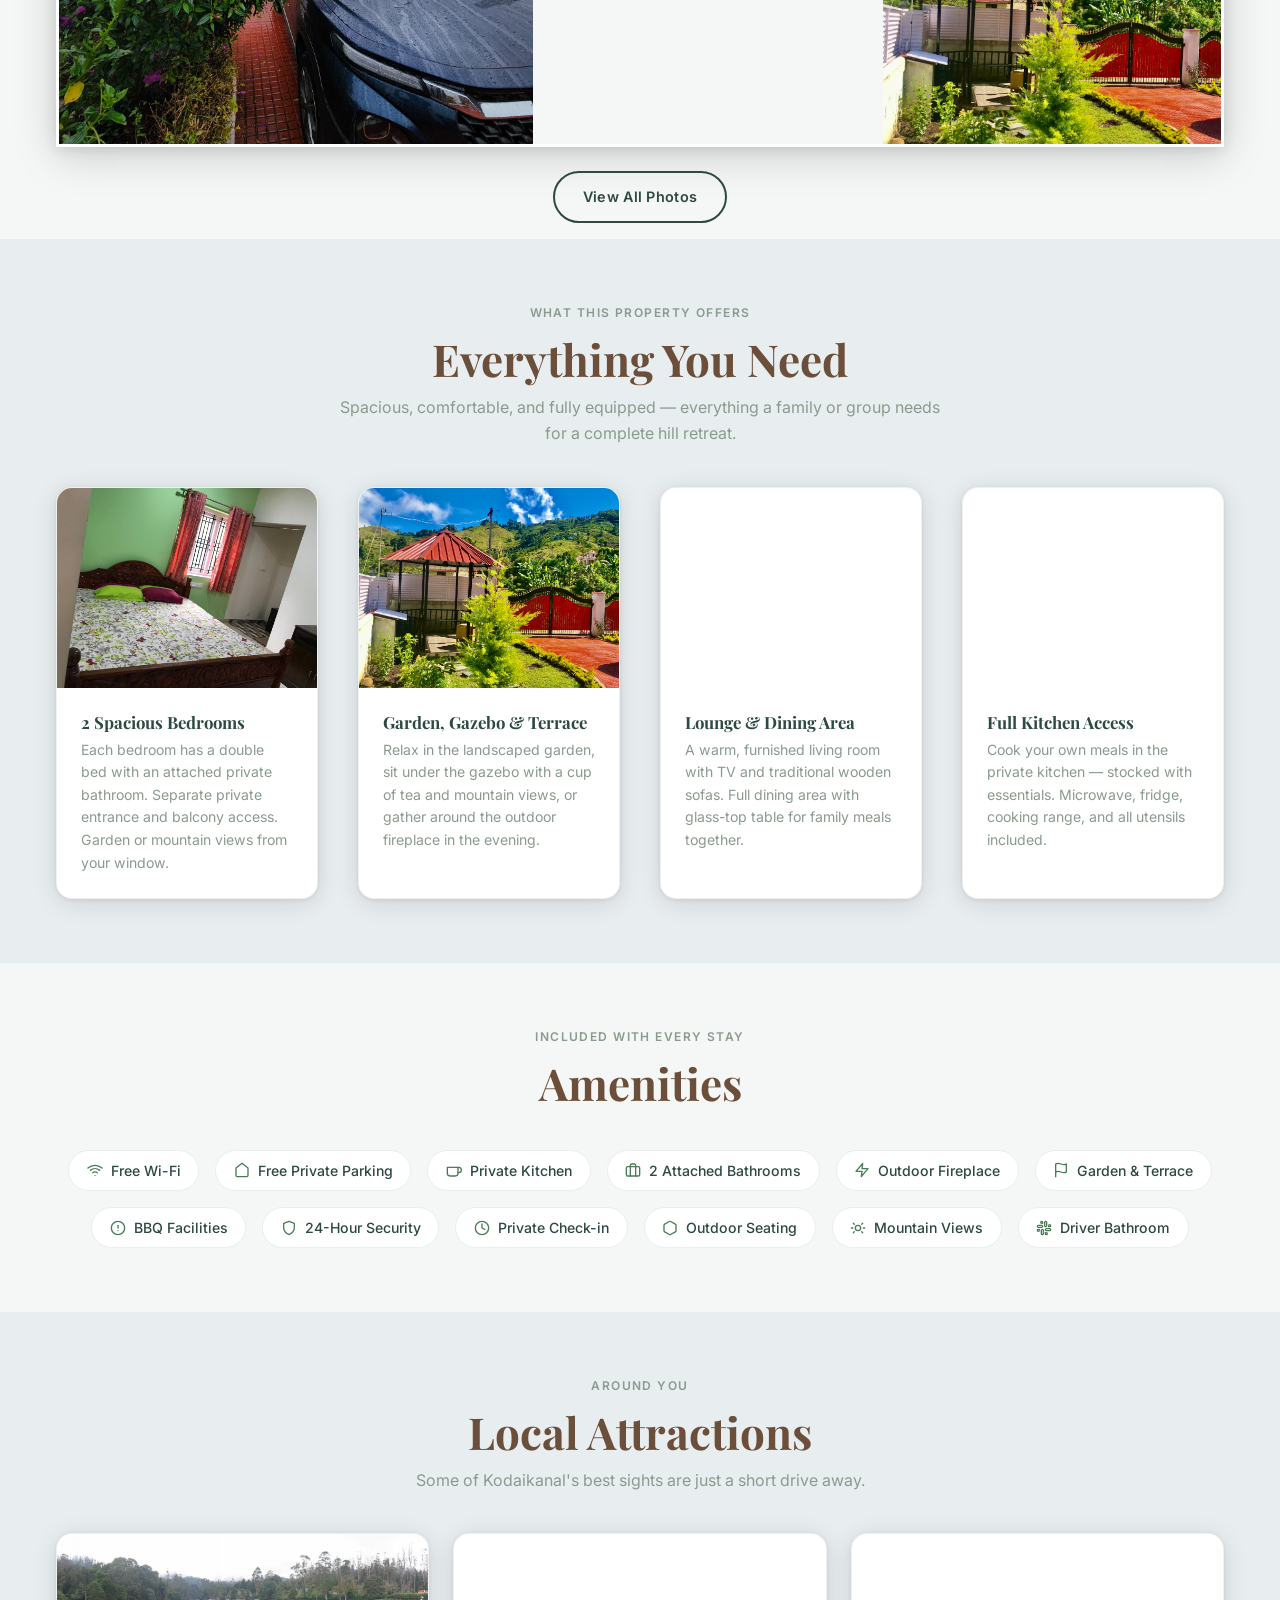
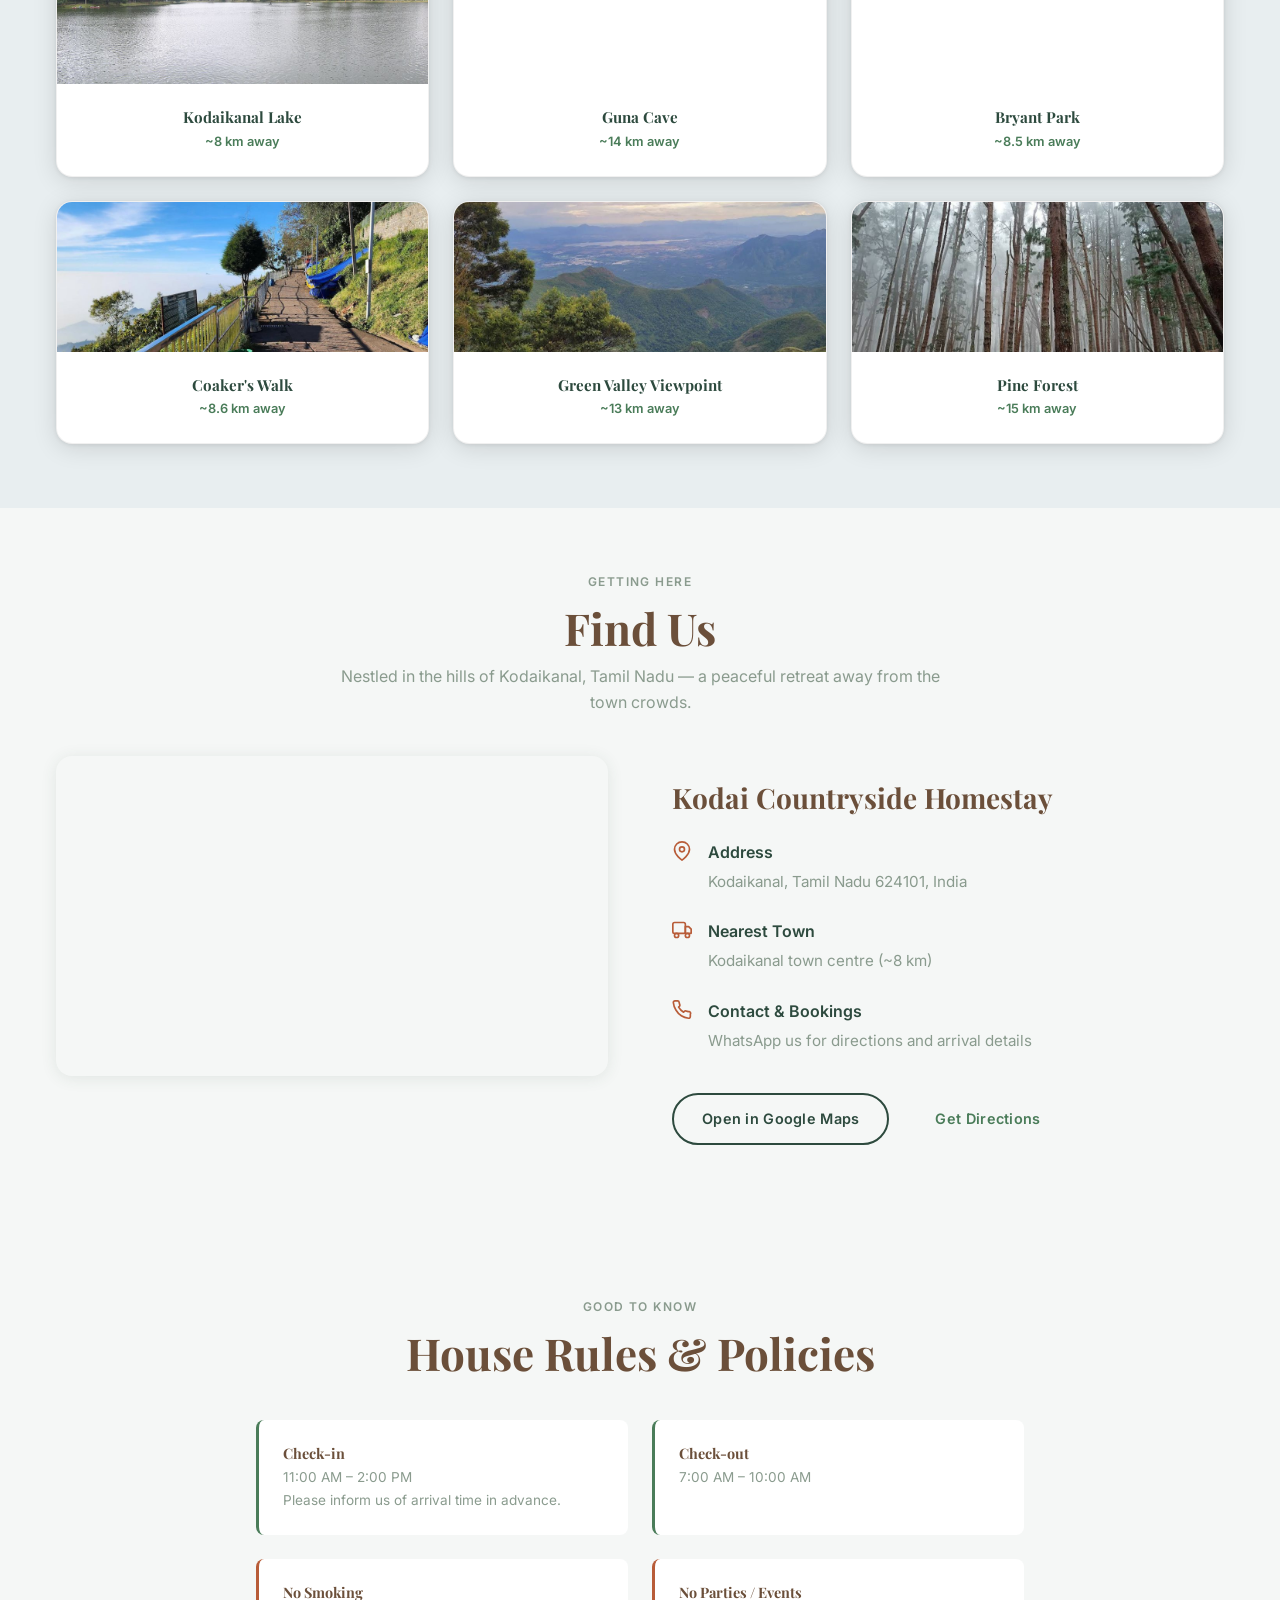
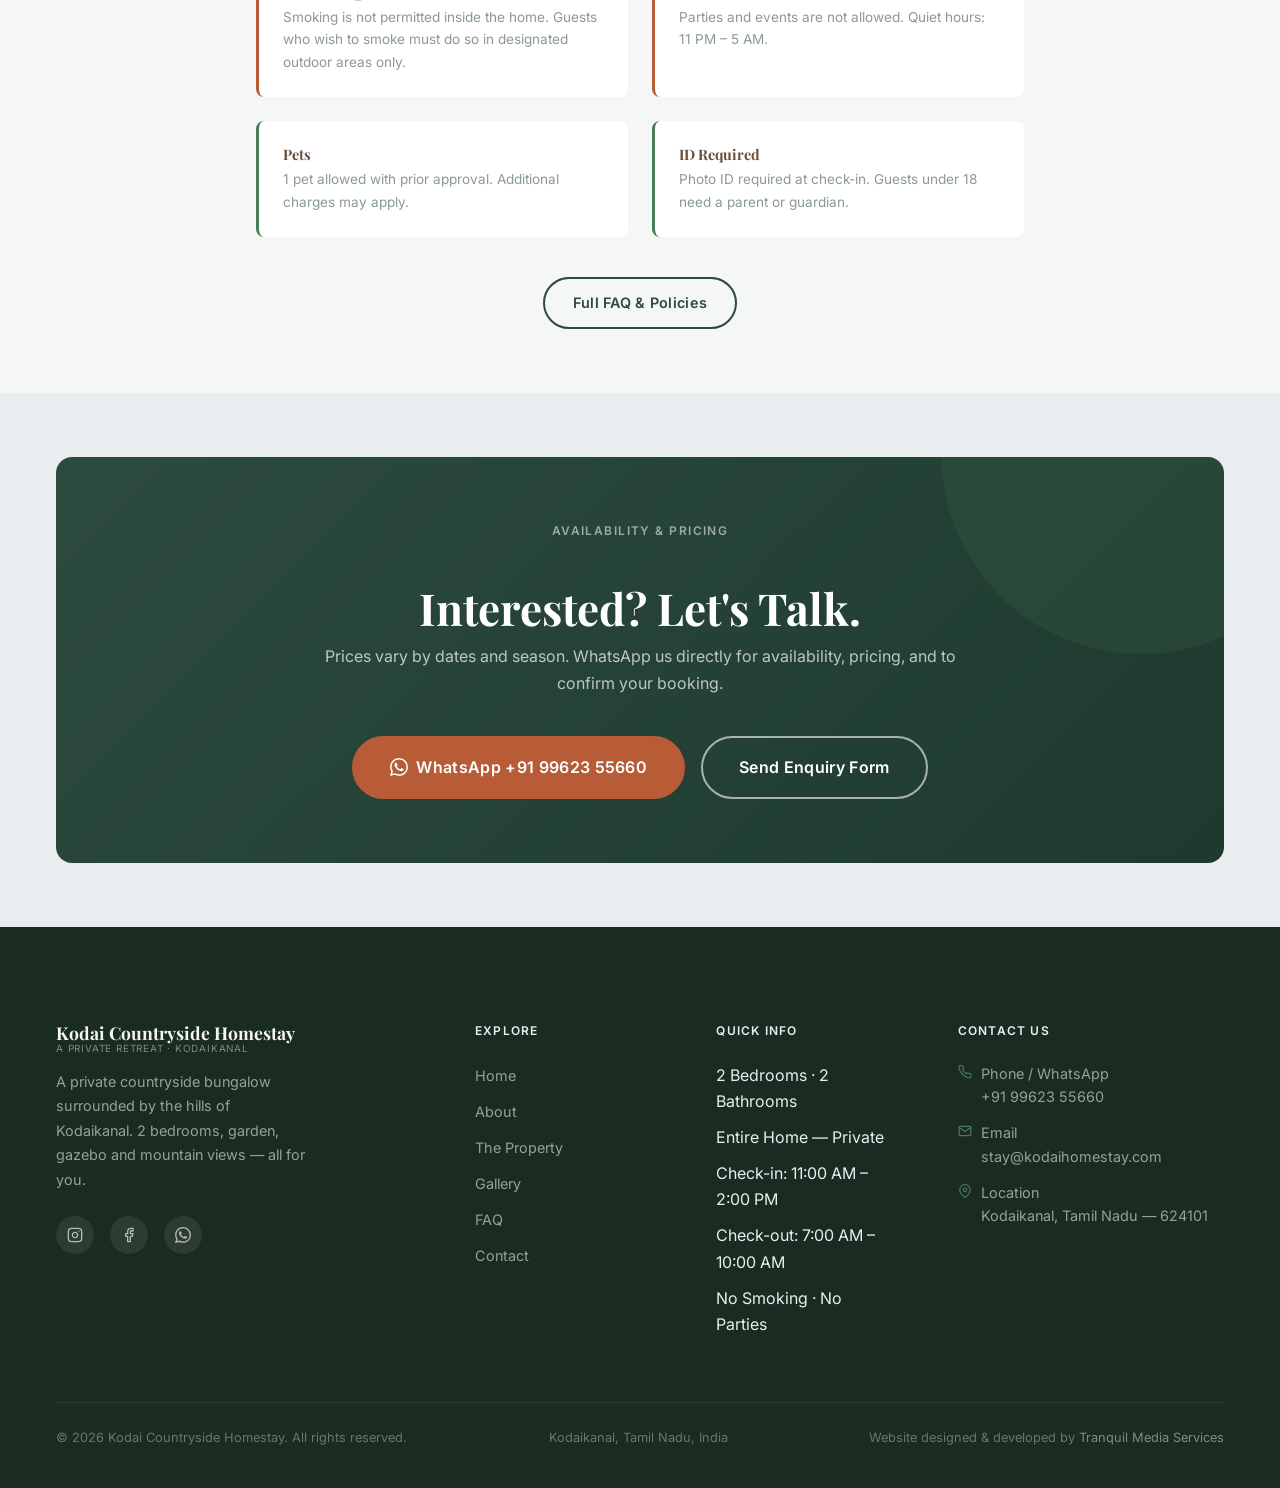
==== commit b14bb7a8: "update: homepage content and adde new attraction images" ====
--- a/index.html
+++ b/index.html
@@ -418,11 +418,11 @@
           </div>
           <div class="nearby-card" data-reveal>
             <div class="nearby-card__img">
-              <img src="assets/other-images/silver-cascade-falls.jpg" alt="Silver Cascade Falls" width="400" height="150" loading="lazy" decoding="async">
+              <img src="assets/other-images/guna-caves-devils-kitchen-header-kodaikanal-tourism.jpg" alt="Guna Cave" width="400" height="150" loading="lazy" decoding="async">
             </div>
             <div class="nearby-card__body">
-              <h4>Silver Cascade Falls</h4>
-              <p class="nearby-card__dist">Nearby</p>
+              <h4>Guna Cave</h4>
+              <p class="nearby-card__dist">~14 km away</p>
             </div>
           </div>
           <div class="nearby-card" data-reveal>
@@ -431,7 +431,7 @@
             </div>
             <div class="nearby-card__body">
               <h4>Bryant Park</h4>
-              <p class="nearby-card__dist">Nearby</p>
+              <p class="nearby-card__dist">~8.5 km away</p>
             </div>
           </div>
           <div class="nearby-card" data-reveal>
@@ -440,25 +440,25 @@
             </div>
             <div class="nearby-card__body">
               <h4>Coaker's Walk</h4>
-              <p class="nearby-card__dist">~2 km away</p>
+              <p class="nearby-card__dist">~8.6 km away</p>
             </div>
           </div>
           <div class="nearby-card" data-reveal>
             <div class="nearby-card__img">
-              <img src="assets/other-images/bear-shola-falls.jpeg" alt="Bear Shola Falls" width="400" height="150" loading="lazy" decoding="async">
+              <img src="assets/other-images/green-valley-view-header-kodaikanal-tourism.jpg" alt="Green Valley Viewpoint" width="400" height="150" loading="lazy" decoding="async">
             </div>
             <div class="nearby-card__body">
-              <h4>Bear Shola Falls</h4>
-              <p class="nearby-card__dist">~4 km away</p>
+              <h4>Green Valley Viewpoint</h4>
+              <p class="nearby-card__dist">~13 km away</p>
             </div>
           </div>
           <div class="nearby-card" data-reveal>
             <div class="nearby-card__img">
-              <img src="assets/other-images/airport-in-madurai.webp" alt="Madurai Airport" width="400" height="150" loading="lazy" decoding="async">
+              <img src="assets/other-images/pine-forest.jpg" alt="Pine Forest" width="400" height="150" loading="lazy" decoding="async">
             </div>
             <div class="nearby-card__body">
-              <h4>Madurai Airport</h4>
-              <p class="nearby-card__dist">~120 km away</p>
+              <h4>Pine Forest</h4>
+              <p class="nearby-card__dist">~15 km away</p>
             </div>
           </div>
         </div>
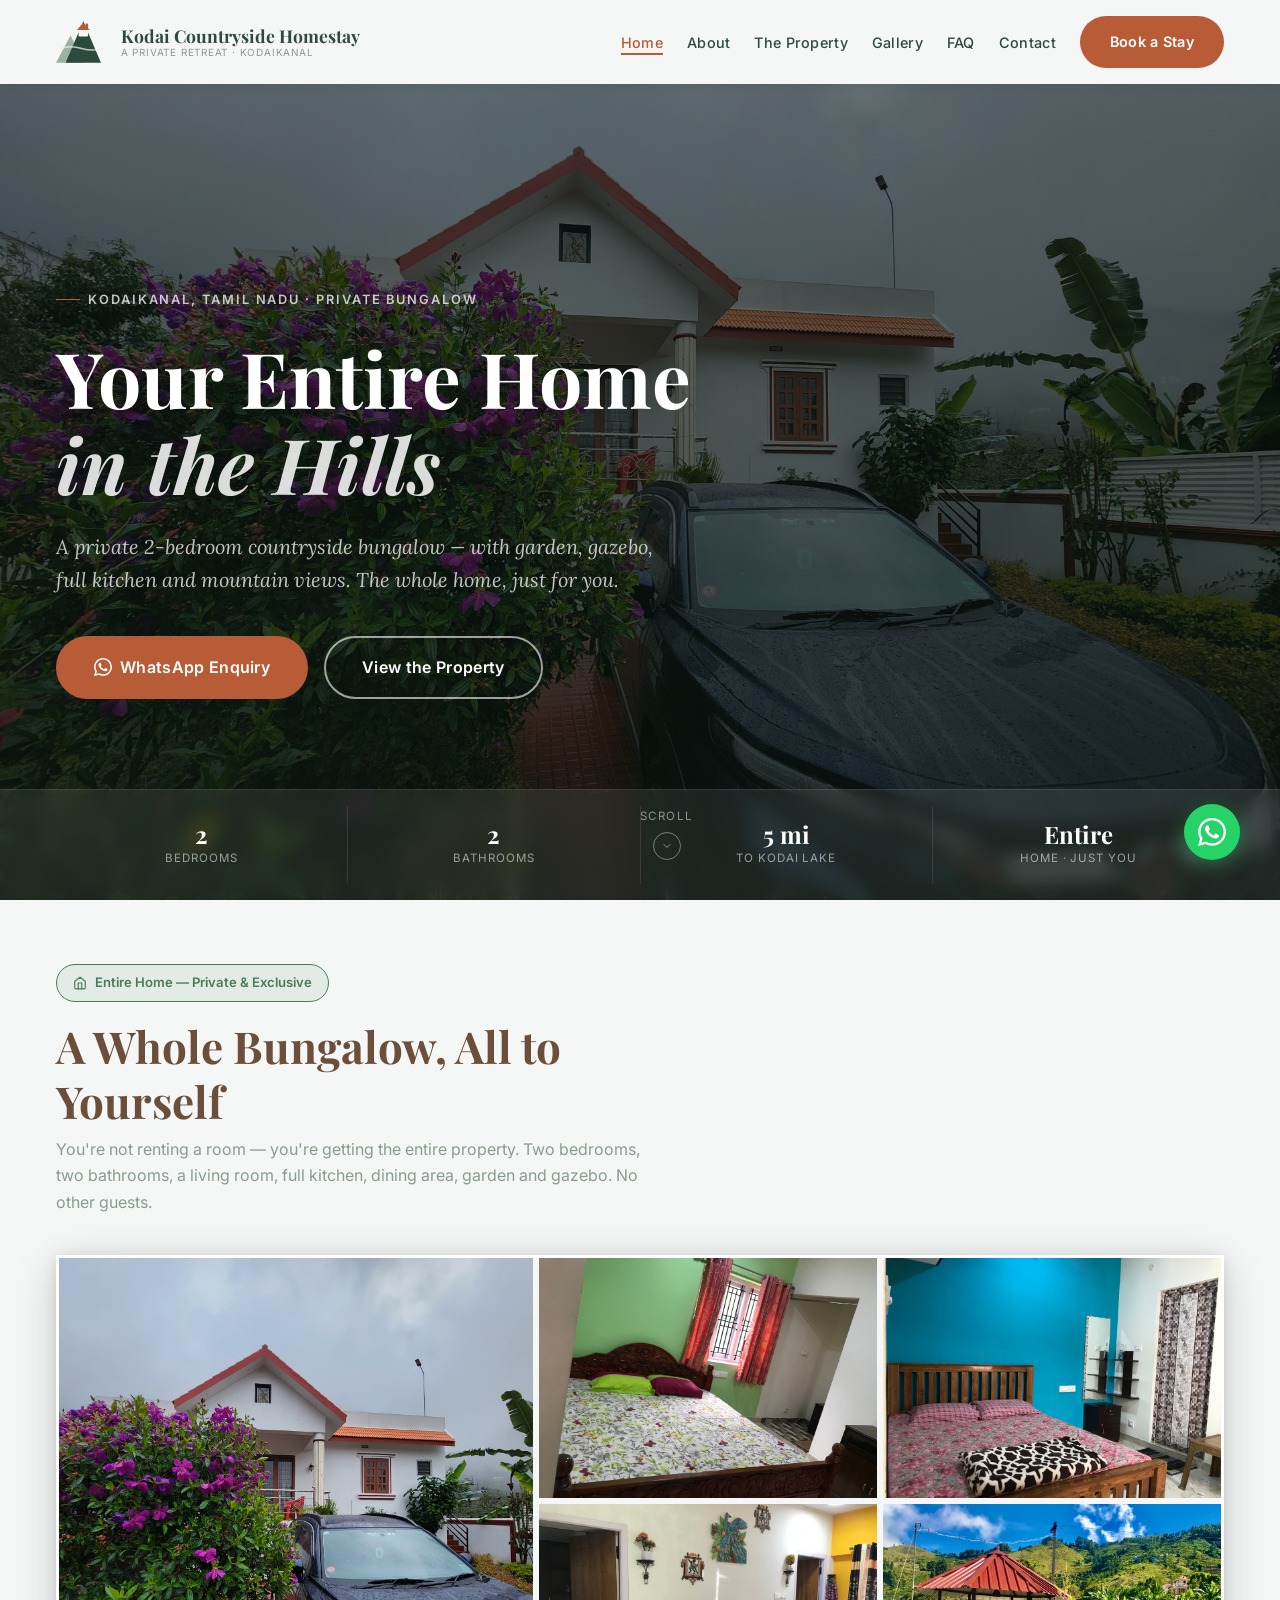
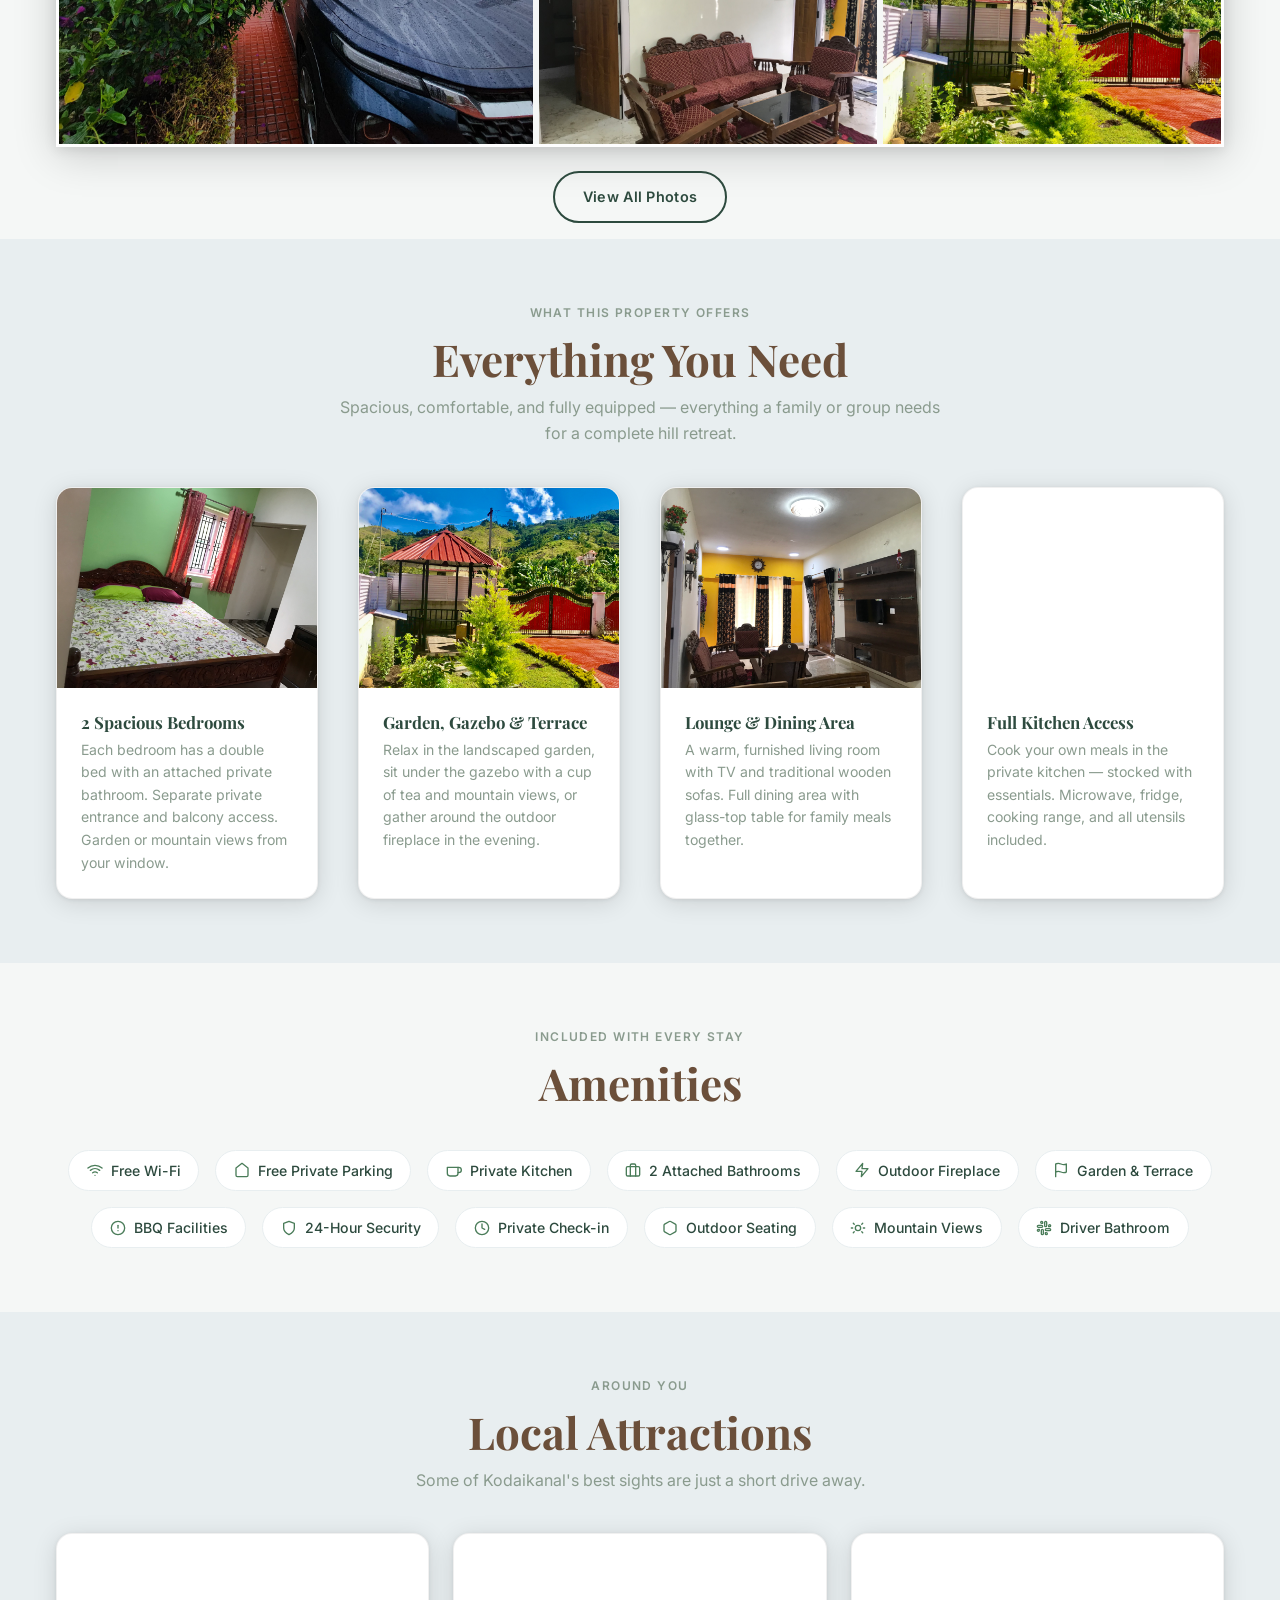
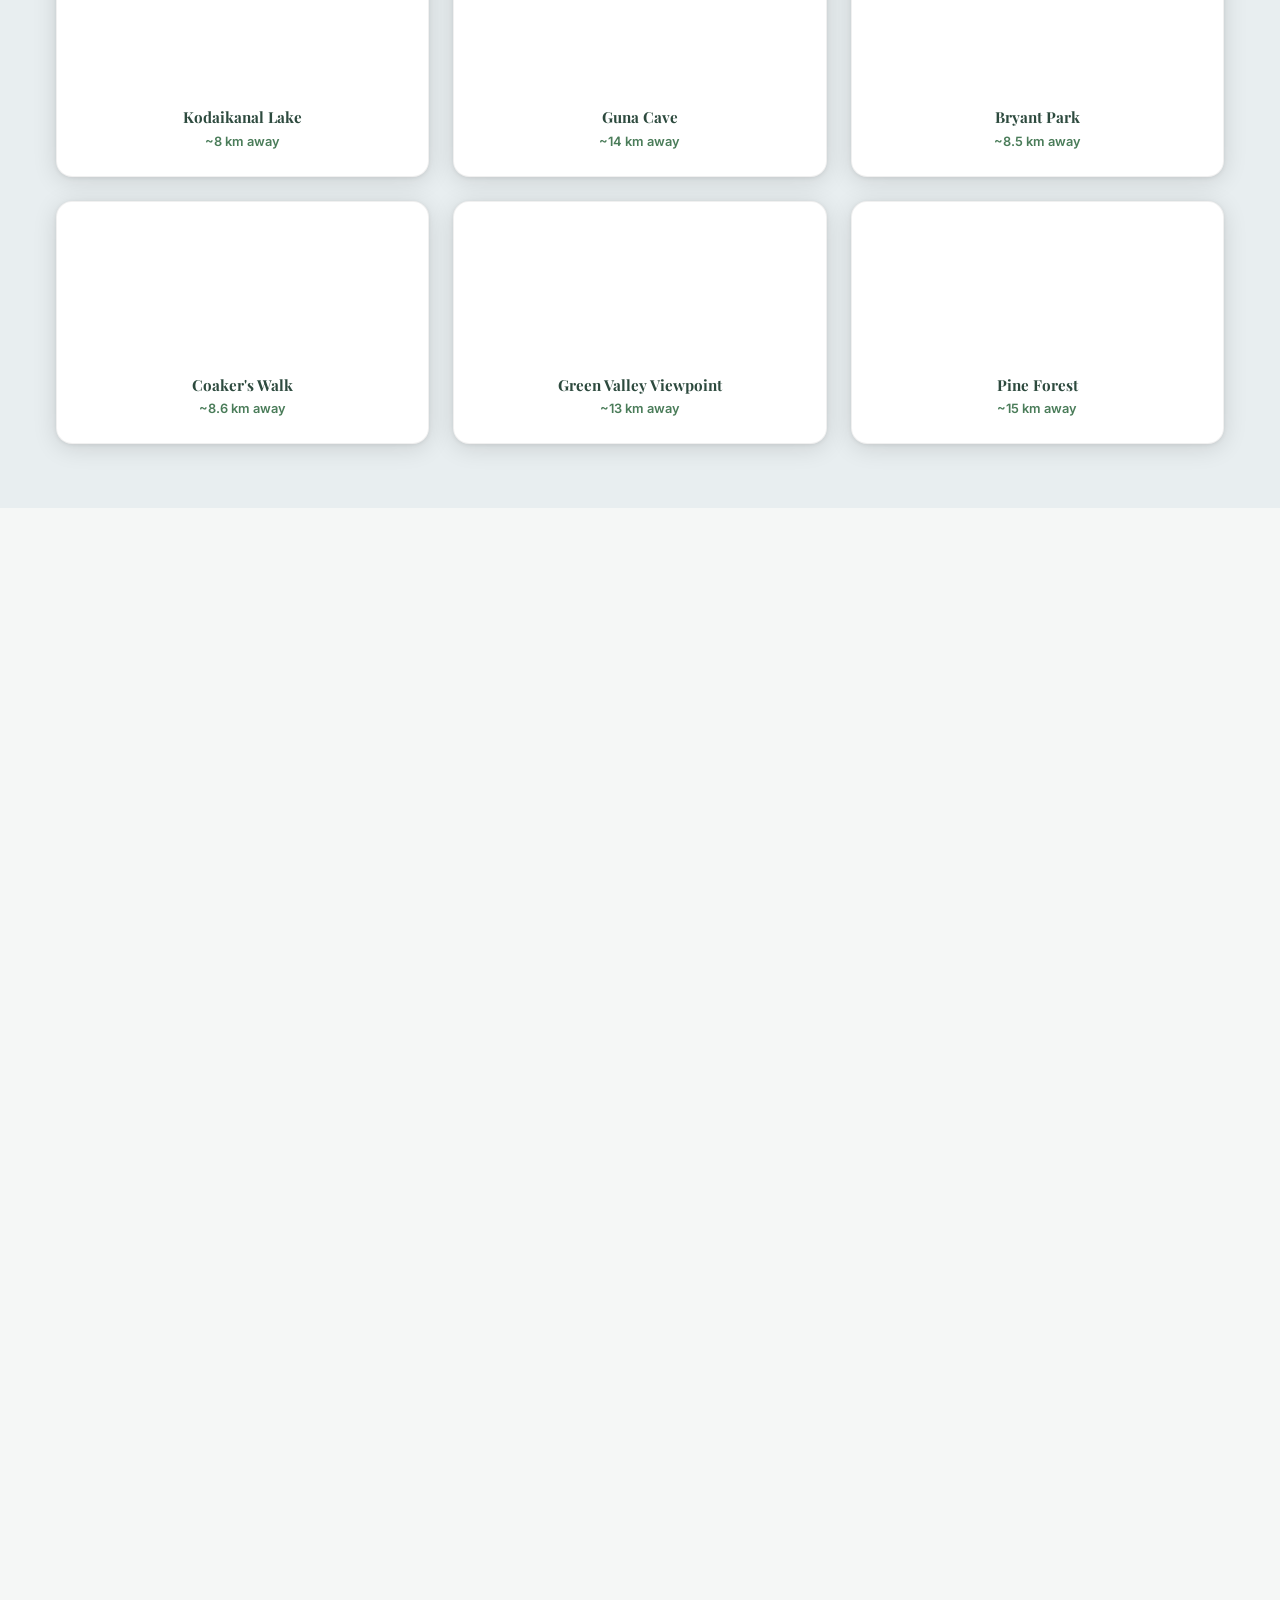
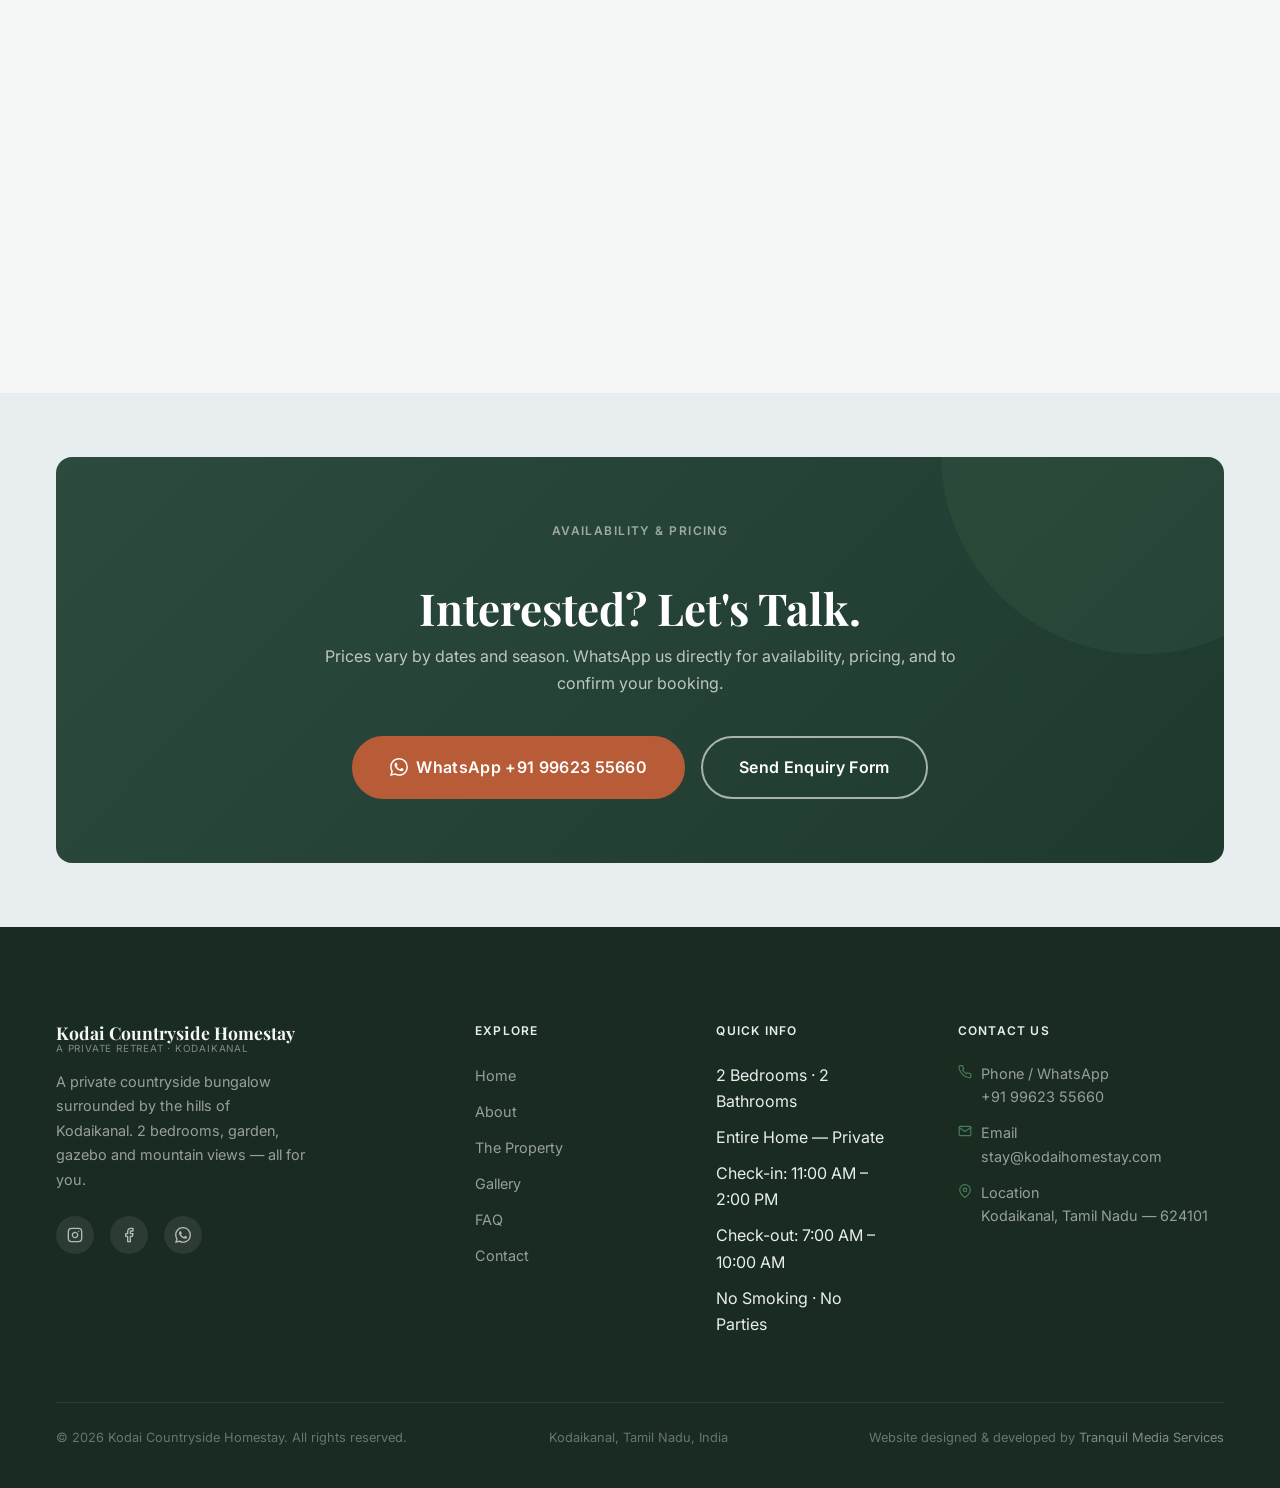
==== commit 98812d5b: "update: Whatsapp content" ====
--- a/index.html
+++ b/index.html
@@ -662,7 +662,7 @@
   </footer>
 
   <!-- WhatsApp Floating Button -->
-  <a data-cfg="wa-fab" href="https://wa.me/919962355660?text=Hi%20Kodai%20Homestay!%20I'd%20like%20to%20enquire%20about%20a%20stay."
+  <a data-cfg="wa-fab" href="https://wa.me/919962355660?text=Hi%20Kodai%20Countryside%20Homestay!%20I'd%20like%20to%20enquire%20about%20a%20stay."
      class="whatsapp-fab"
      target="_blank"
      rel="noopener noreferrer"
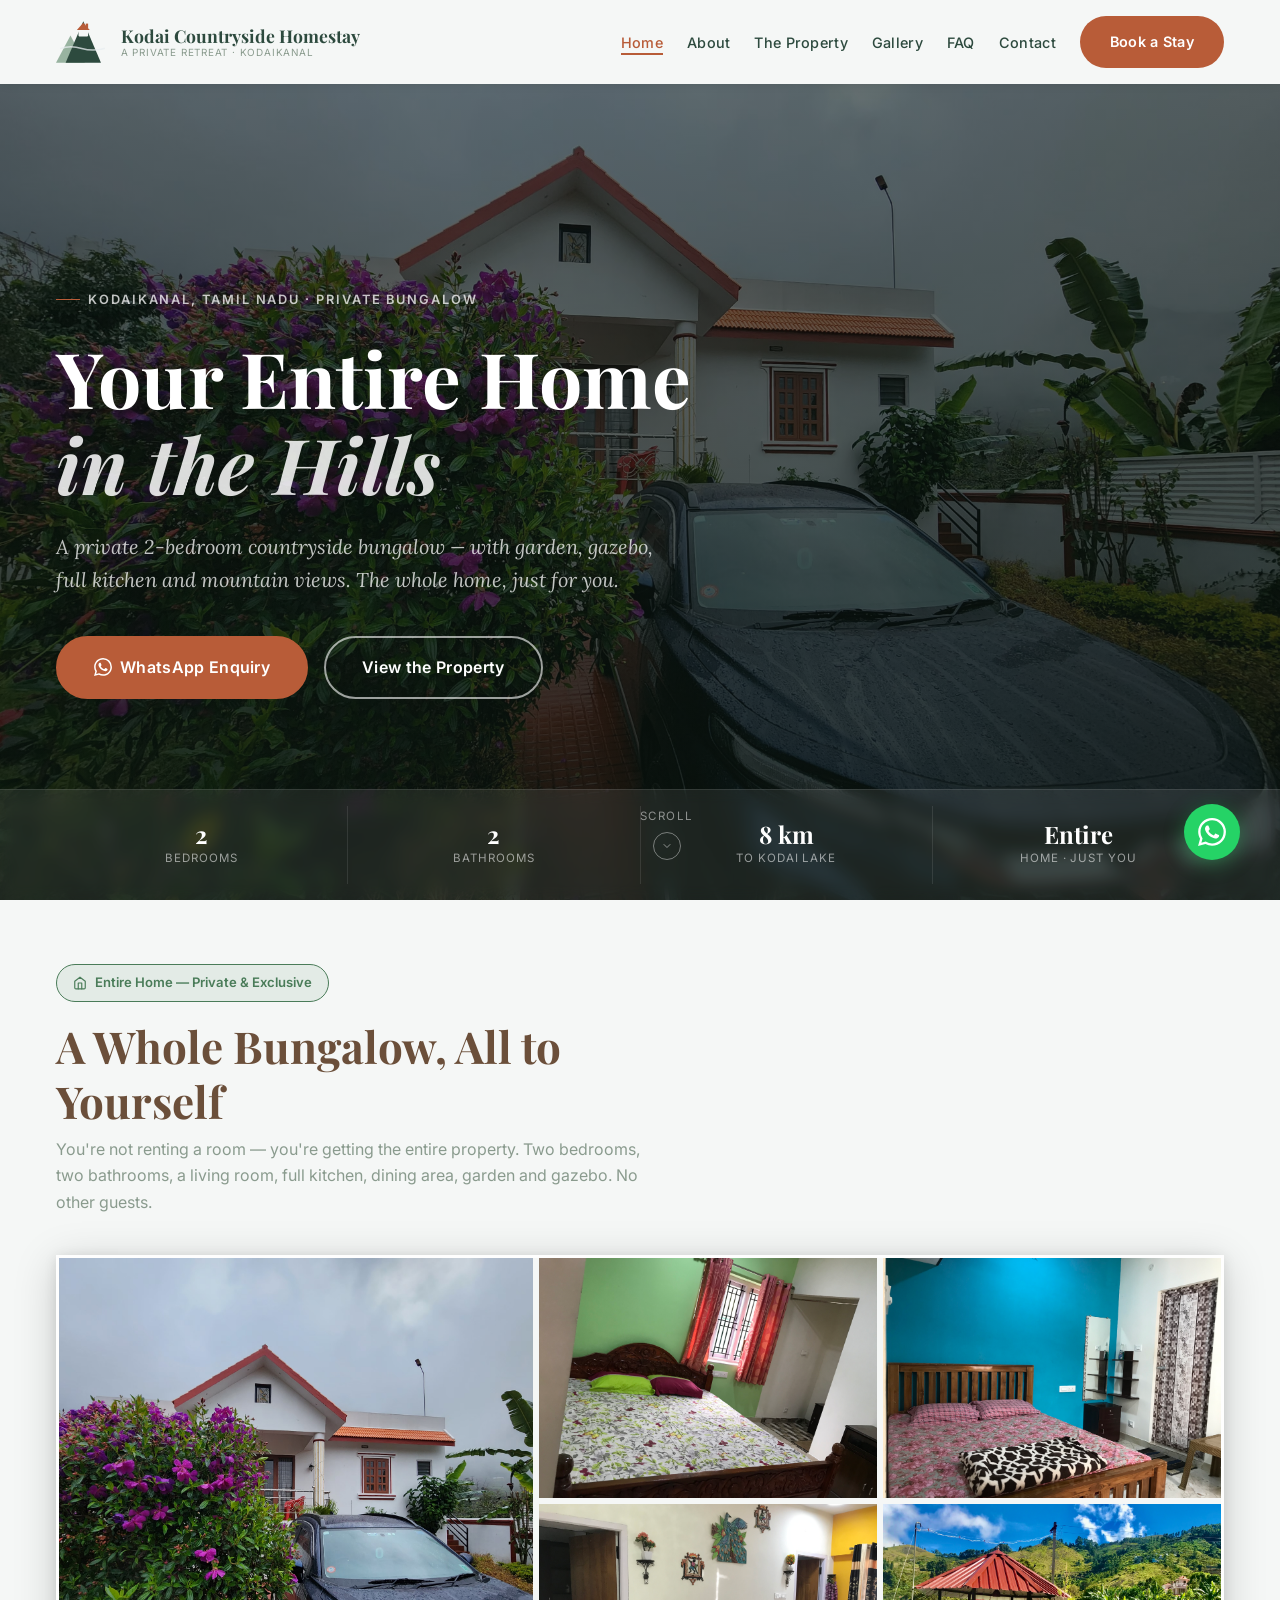
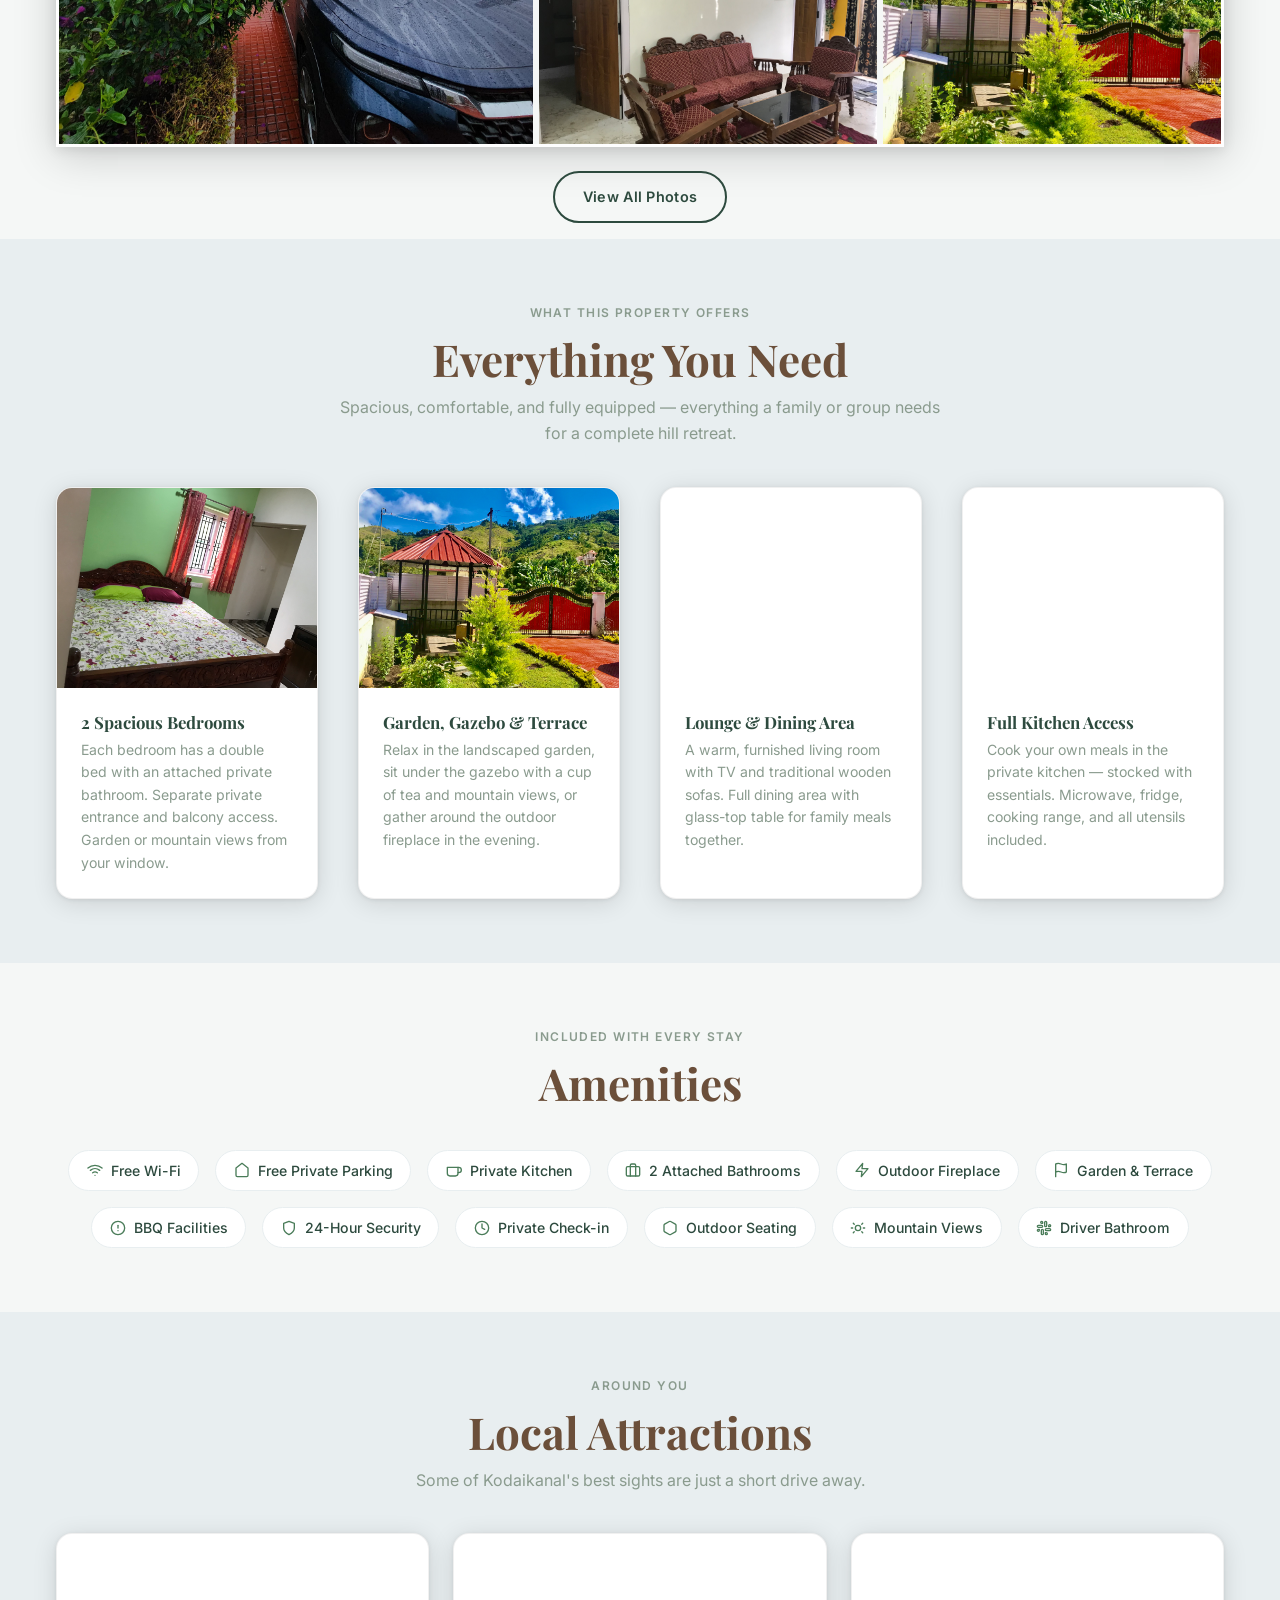
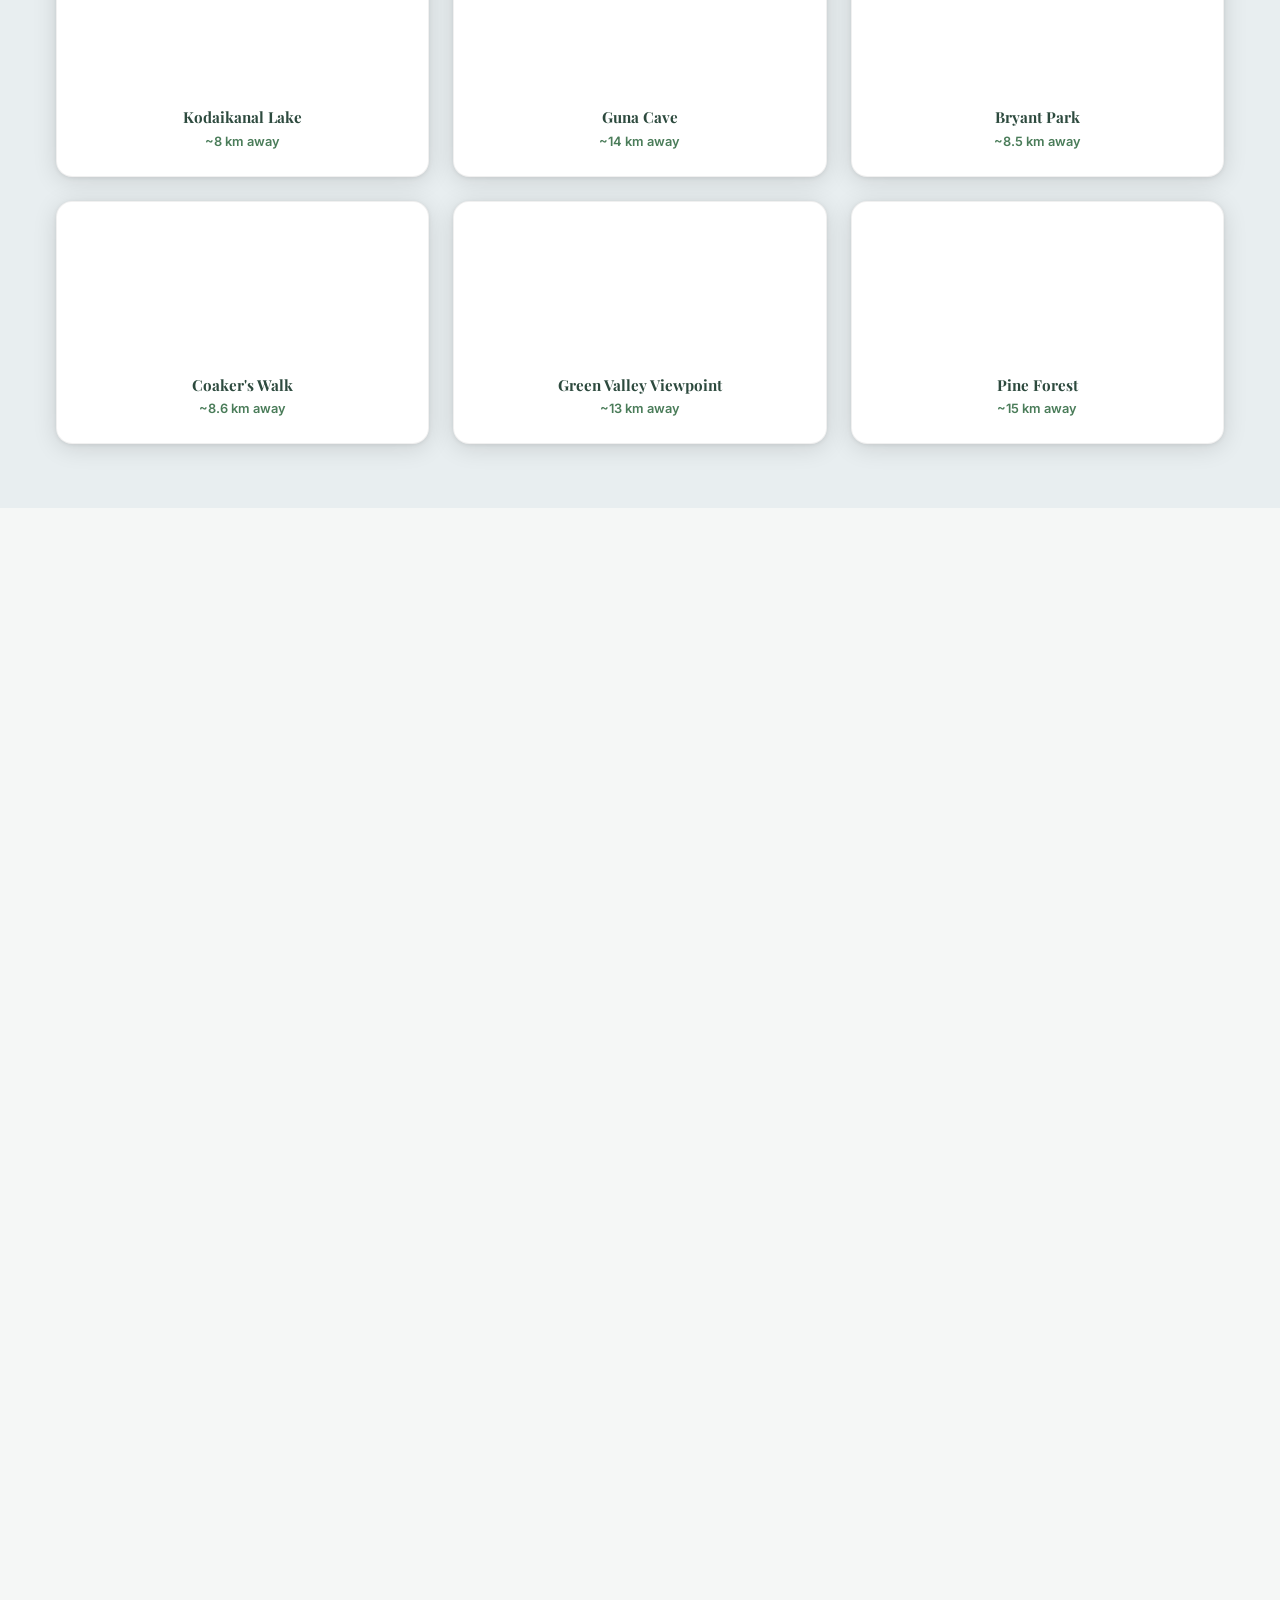
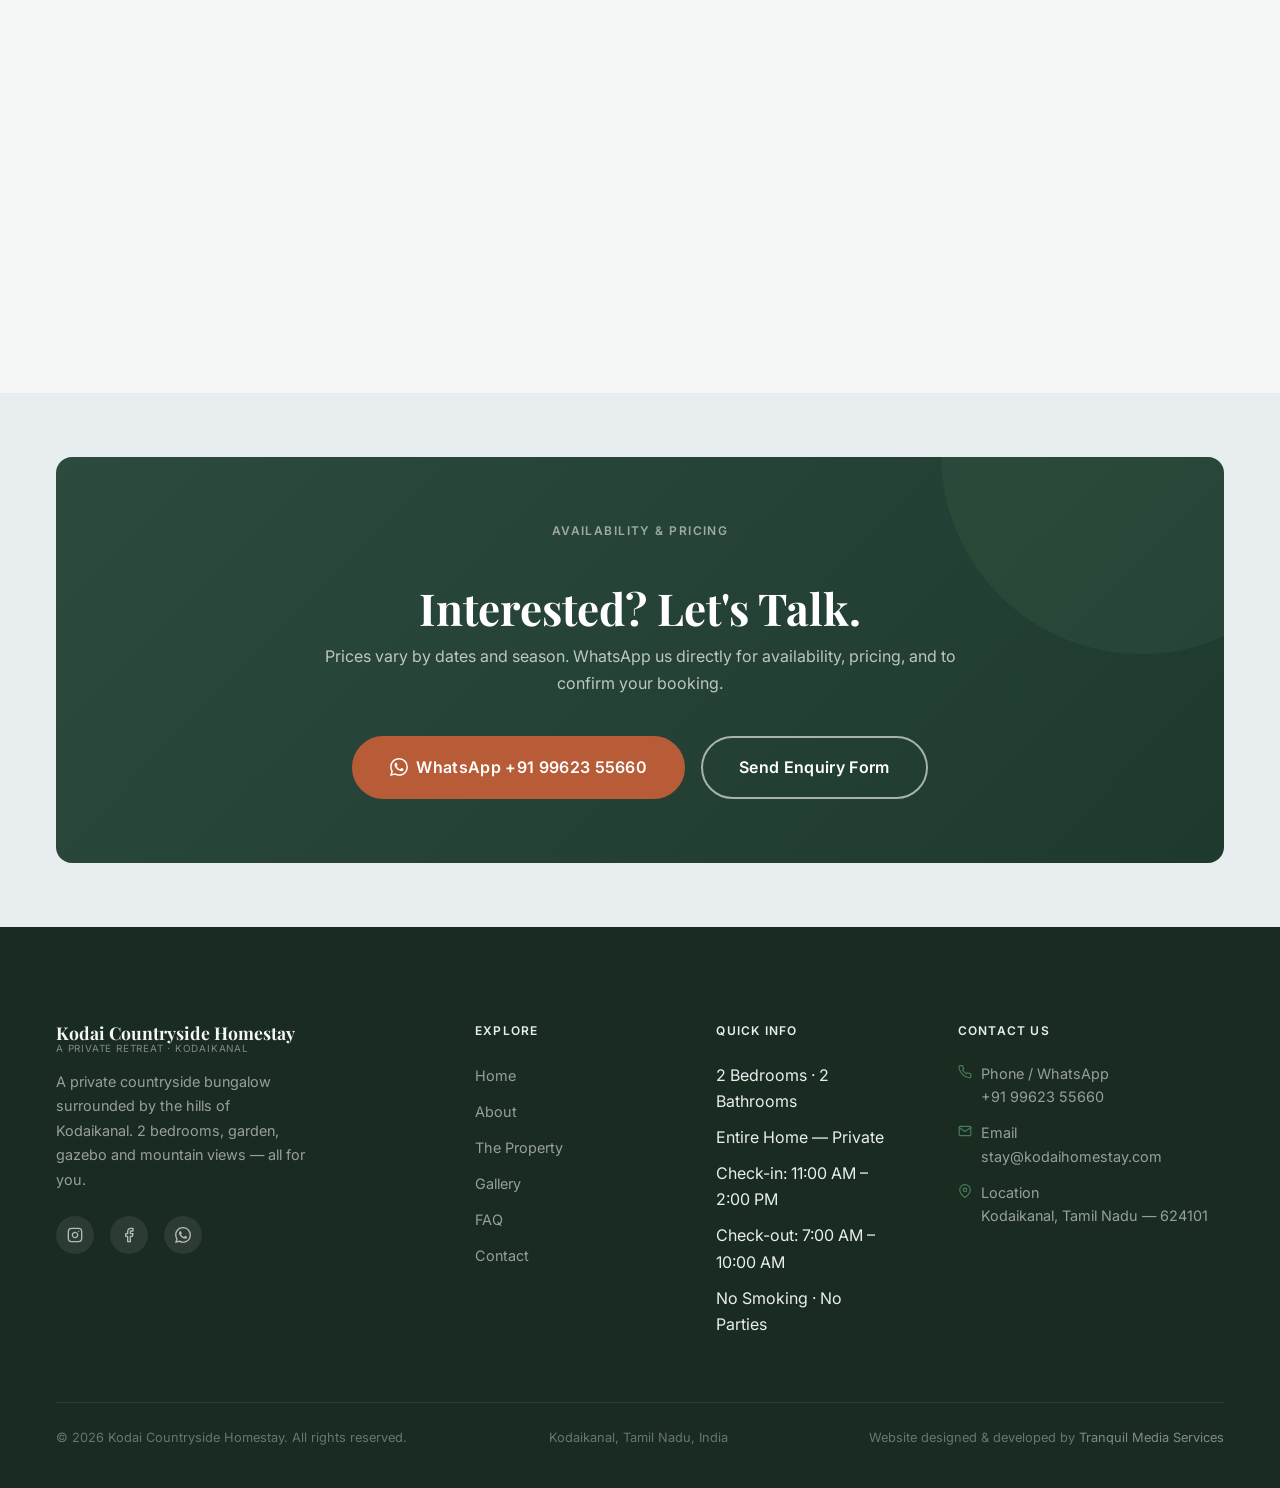
==== commit f5428027: "update: replace 'mi' with 'Km' index" ====
--- a/index.html
+++ b/index.html
@@ -231,7 +231,7 @@
             <span class="hero__stat-label">Bathrooms</span>
           </div>
           <div class="hero__stat">
-            <span class="hero__stat-value">5 mi</span>
+            <span class="hero__stat-value">8 km</span>
             <span class="hero__stat-label">To Kodai Lake</span>
           </div>
           <div class="hero__stat">
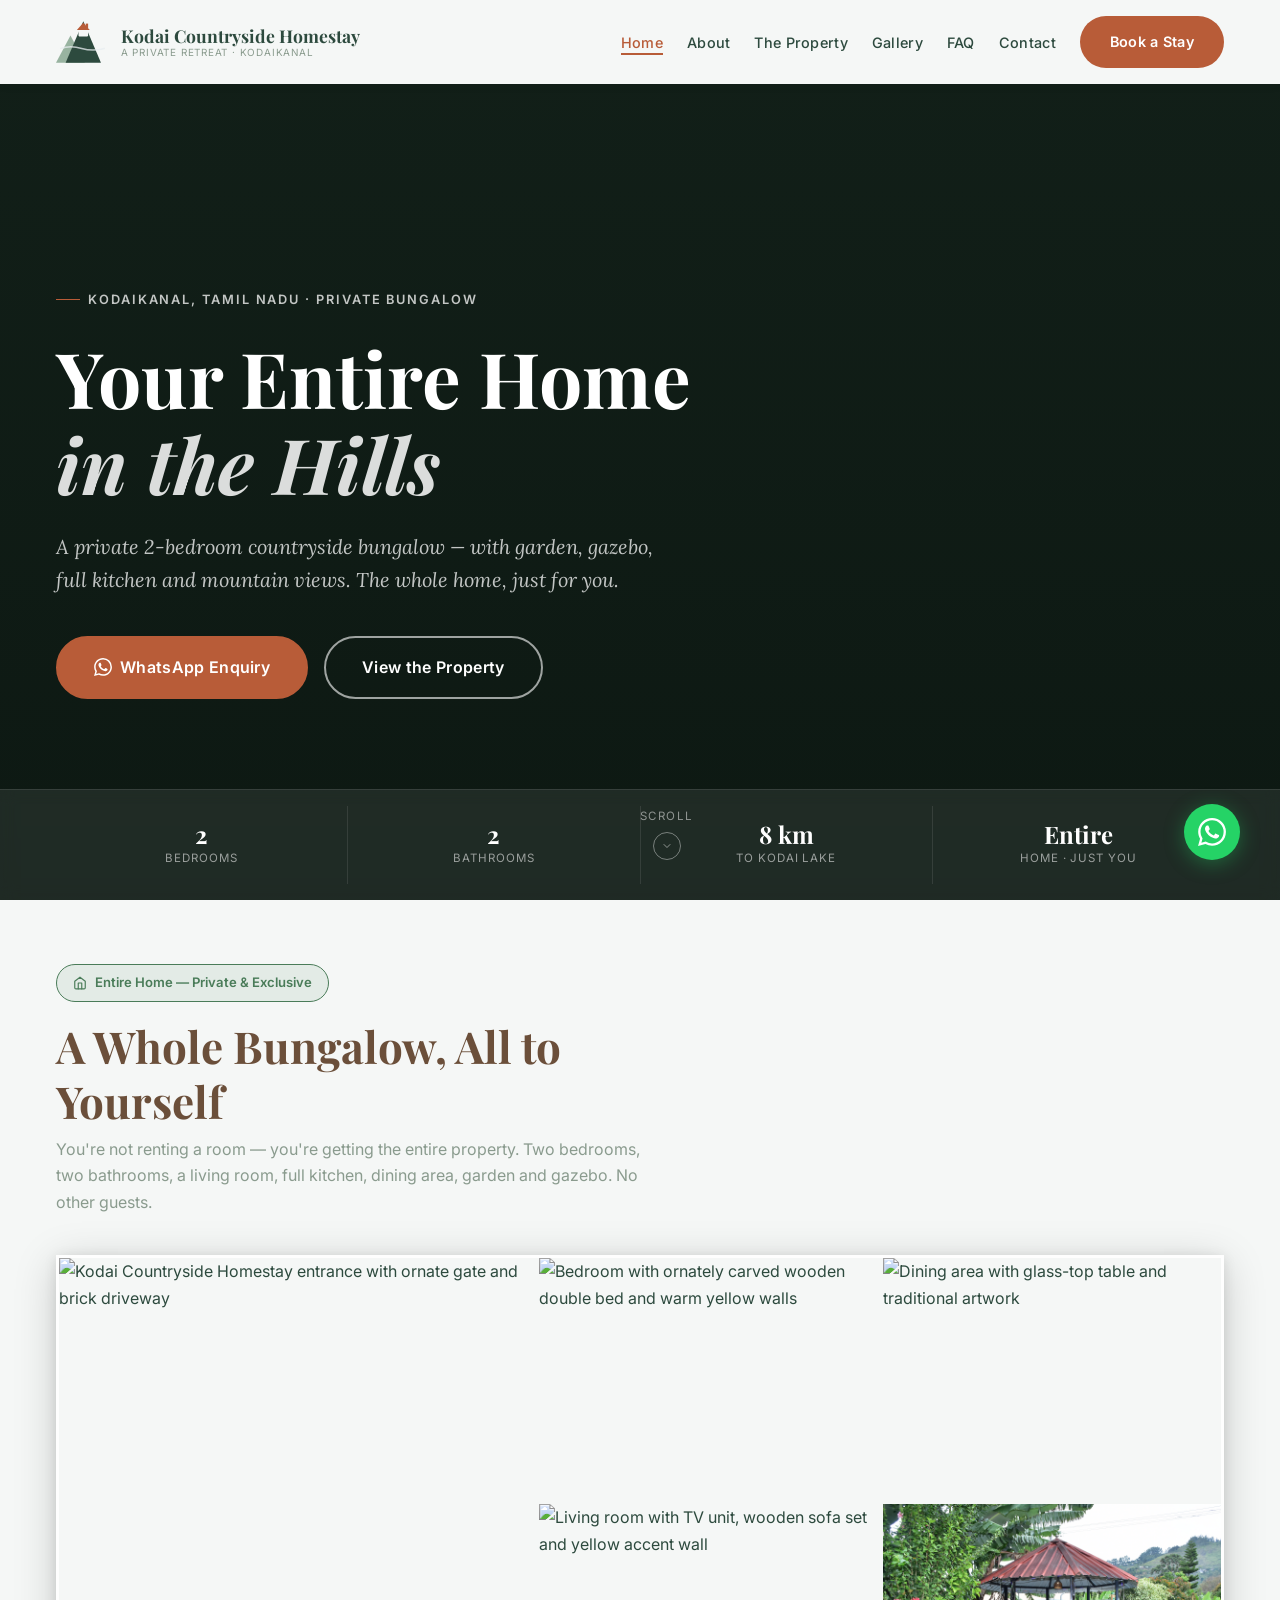
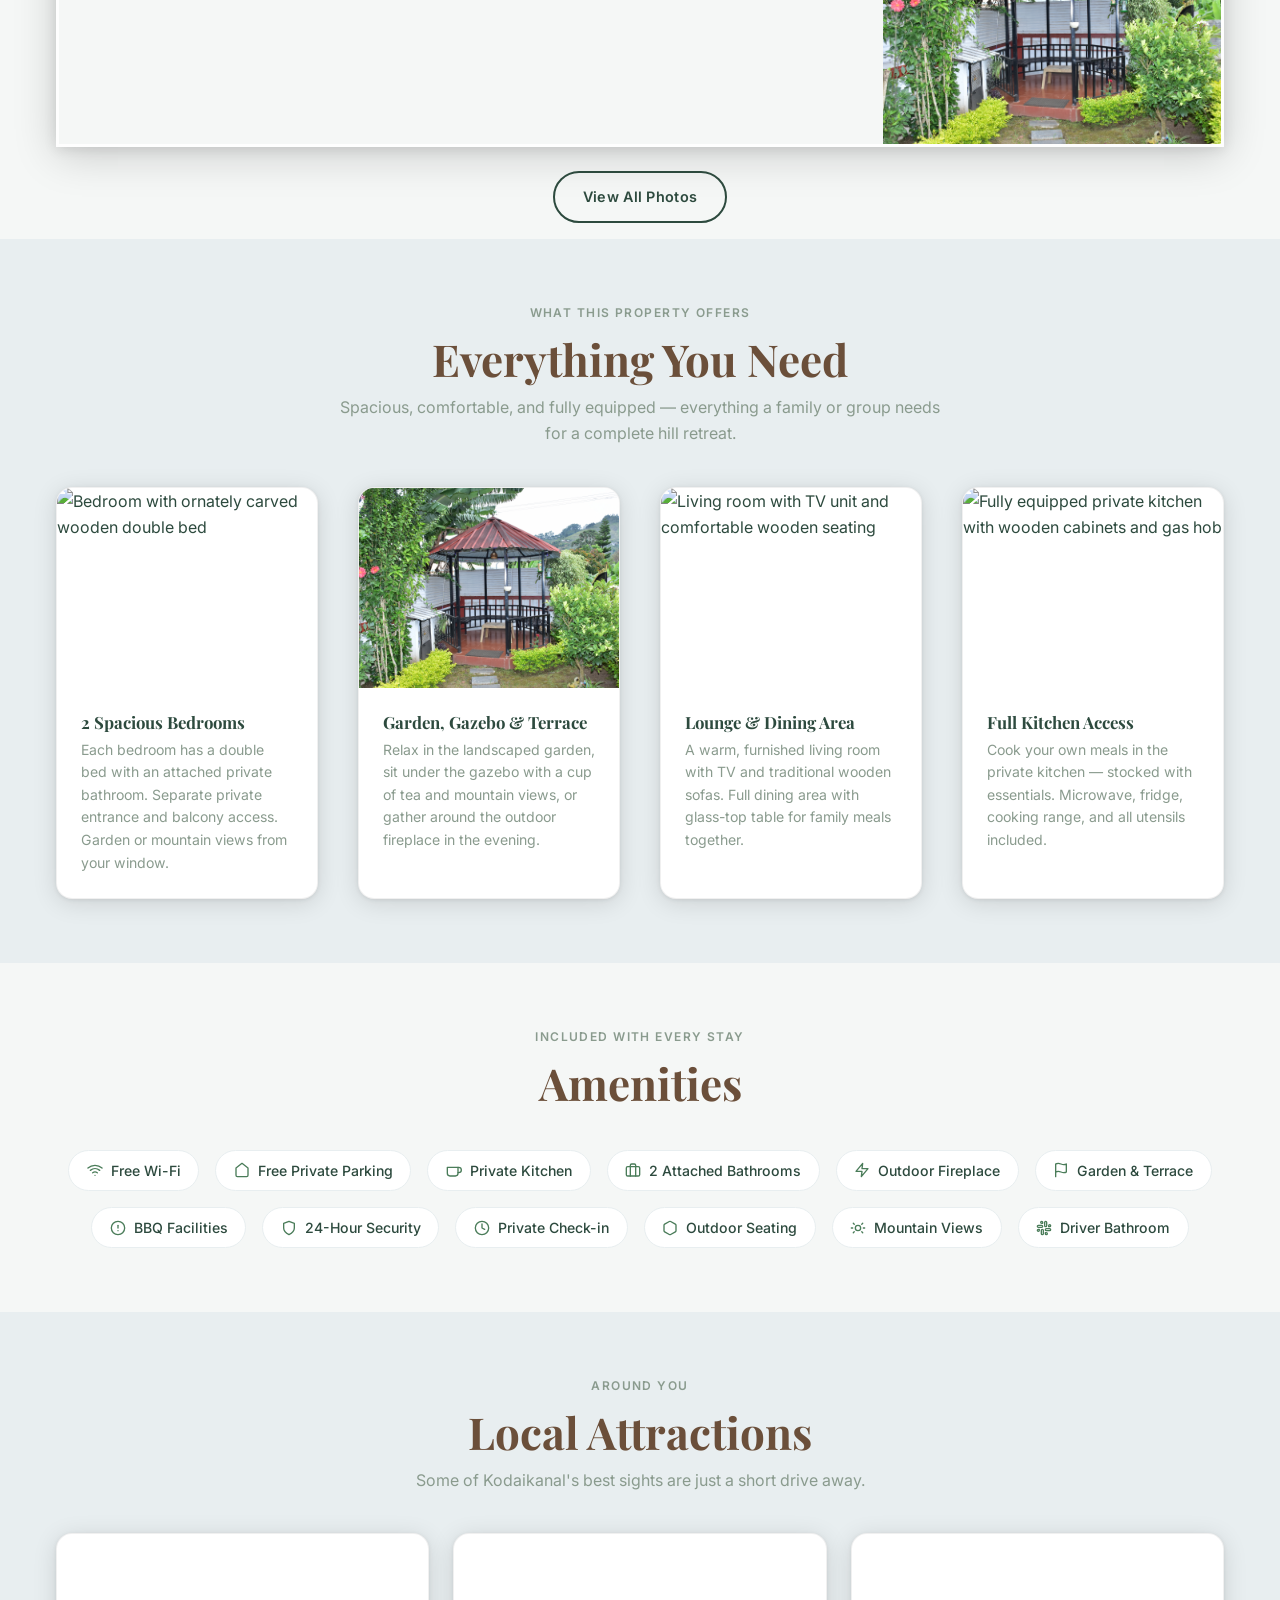
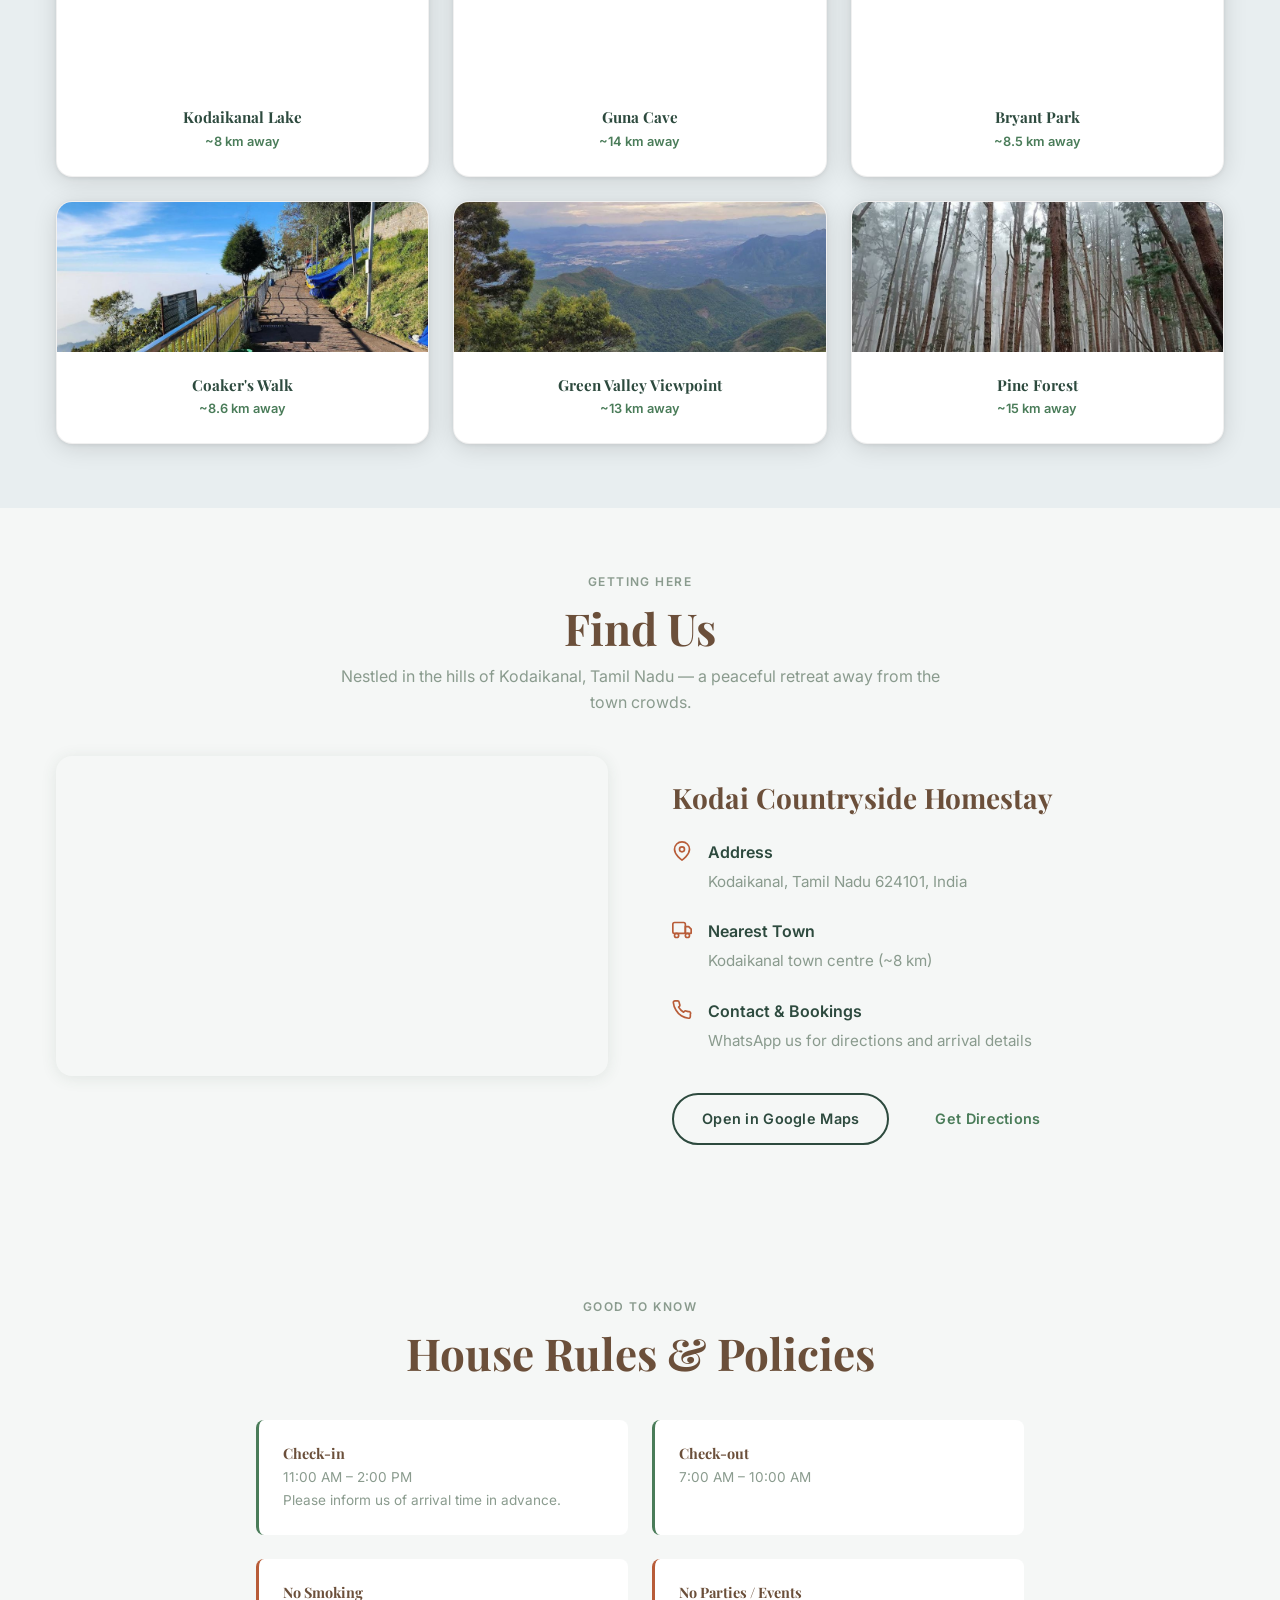
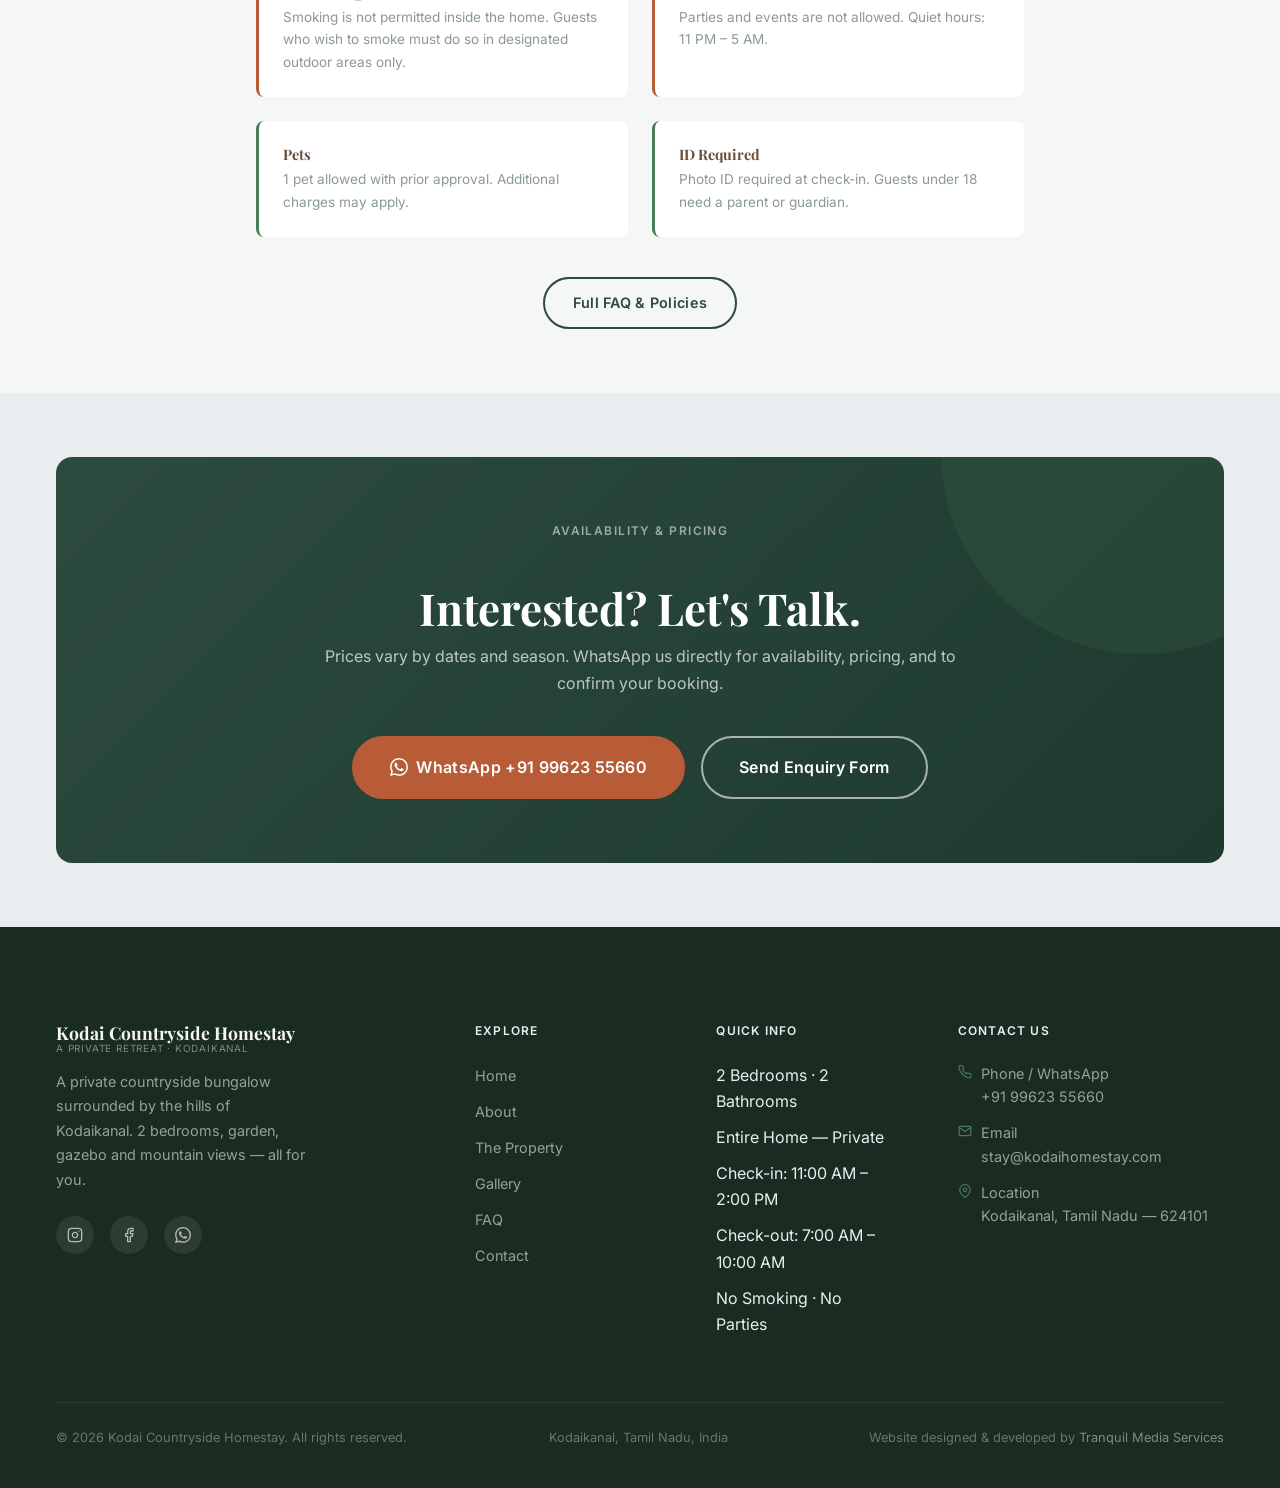
==== commit 7d953588: "update: replace all property images with new gallery photos sitewide - Add 22 new professional photo" ====
--- a/index.html
+++ b/index.html
@@ -15,7 +15,7 @@
   <meta property="og:type" content="website">
   <meta property="og:title" content="Kodai Countryside Homestay | Private Bungalow in Kodaikanal">
   <meta property="og:description" content="Your private 2-bedroom bungalow in Kodaikanal with garden, gazebo & mountain views. Entire home — just for you.">
-  <meta property="og:image" content="https://www.kodaihomestay.com/assets/property-images/IMG_4914.jpeg">
+  <meta property="og:image" content="https://www.kodayhomestay.com/assets/images/gallery/PMH_1524.JPG">
   <meta property="og:url" content="https://www.kodaihomestay.com/">
   <meta property="og:site_name" content="Kodai Countryside Homestay">
   <meta property="og:locale" content="en_IN">
@@ -23,7 +23,7 @@
   <meta name="twitter:card" content="summary_large_image">
   <meta name="twitter:title" content="Kodai Countryside Homestay | Kodaikanal">
   <meta name="twitter:description" content="Private 2-bedroom bungalow. Garden, gazebo, mountain views. Entire home for your group.">
-  <meta name="twitter:image" content="https://www.kodaihomestay.com/assets/property-images/IMG_4914.jpeg">
+  <meta name="twitter:image" content="https://www.kodayhomestay.com/assets/images/gallery/PMH_1524.JPG">
 
   <link rel="icon" type="image/x-icon" href="/assets/icons/favicon.ico">
   <link rel="icon" type="image/png" sizes="32x32" href="/assets/icons/favicon-32x32.png">
@@ -194,8 +194,8 @@
       <div class="hero__bg" aria-hidden="true">
         <img
           data-img="hero-home"
-          src="assets/property-images/IMG_4914.jpeg"
-          alt="Kodai Countryside Homestay exterior surrounded by bougainvillea garden in misty Kodaikanal"
+          src="assets/images/gallery/PMH_1524.JPG"
+          alt="Kodai Countryside Homestay entrance with ornate gate and brick driveway, Kodaikanal hills behind"
           width="1920" height="1080"
           fetchpriority="high"
           decoding="async">
@@ -263,19 +263,19 @@
 
         <div class="photo-strip" data-reveal aria-label="Property photos">
           <div class="photo-strip__main">
-            <img src="assets/property-images/IMG_4914.jpeg" alt="Kodai Countryside Homestay — exterior view with bougainvillea" width="800" height="1000" loading="lazy" decoding="async">
+            <img src="assets/images/gallery/PMH_1524.JPG" alt="Kodai Countryside Homestay entrance with ornate gate and brick driveway" width="800" height="1000" loading="lazy" decoding="async">
           </div>
           <div class="photo-strip__cell">
-            <img src="assets/property-images/IMG_3993.jpeg" alt="Bedroom 1 with carved wooden double bed" width="400" height="300" loading="lazy" decoding="async">
+            <img src="assets/images/gallery/PMH_1553.JPG" alt="Bedroom with ornately carved wooden double bed and warm yellow walls" width="400" height="300" loading="lazy" decoding="async">
           </div>
           <div class="photo-strip__cell">
-            <img src="assets/property-images/IMG_3998.jpeg" alt="Bedroom 2 with double bed and blue accent wall" width="400" height="300" loading="lazy" decoding="async">
+            <img src="assets/images/gallery/PMH_1546.JPG" alt="Dining area with glass-top table and traditional artwork" width="400" height="300" loading="lazy" decoding="async">
           </div>
           <div class="photo-strip__cell">
-            <img src="assets/property-images/IMG_4035.jpeg" alt="Living room with traditional carved sofa set" width="400" height="300" loading="lazy" decoding="async">
+            <img src="assets/images/gallery/PMH_1545.JPG" alt="Living room with TV unit, wooden sofa set and yellow accent wall" width="400" height="300" loading="lazy" decoding="async">
           </div>
           <div class="photo-strip__cell">
-            <img src="assets/property-images/IMG_3472.jpeg" alt="Garden gazebo with mountain views" width="400" height="300" loading="lazy" decoding="async">
+            <img src="assets/images/gallery/PMH_1536.JPG" alt="Garden gazebo with bench seating and Kodaikanal hills behind" width="400" height="300" loading="lazy" decoding="async">
           </div>
         </div>
 
@@ -297,7 +297,7 @@
         <div class="highlights">
           <div class="highlight-card" data-reveal>
             <div class="highlight-card__img">
-              <img src="assets/property-images/IMG_3993.jpeg" alt="Bedroom 1 with spacious double bed" width="400" height="200" loading="lazy" decoding="async">
+              <img src="assets/images/gallery/PMH_1553.JPG" alt="Bedroom with ornately carved wooden double bed" width="400" height="200" loading="lazy" decoding="async">
             </div>
             <div class="highlight-card__body">
               <h3>2 Spacious Bedrooms</h3>
@@ -307,7 +307,7 @@
 
           <div class="highlight-card" data-reveal>
             <div class="highlight-card__img">
-              <img src="assets/property-images/IMG_3472.jpeg" alt="Garden gazebo with mountain backdrop" width="400" height="200" loading="lazy" decoding="async">
+              <img src="assets/images/gallery/PMH_1536.JPG" alt="Garden gazebo with mountain backdrop" width="400" height="200" loading="lazy" decoding="async">
             </div>
             <div class="highlight-card__body">
               <h3>Garden, Gazebo & Terrace</h3>
@@ -317,7 +317,7 @@
 
           <div class="highlight-card" data-reveal>
             <div class="highlight-card__img">
-              <img src="assets/property-images/IMG_4049.jpeg" alt="Living room with TV and comfortable seating" width="400" height="200" loading="lazy" decoding="async">
+              <img src="assets/images/gallery/PMH_1545.JPG" alt="Living room with TV unit and comfortable wooden seating" width="400" height="200" loading="lazy" decoding="async">
             </div>
             <div class="highlight-card__body">
               <h3>Lounge & Dining Area</h3>
@@ -327,7 +327,7 @@
 
           <div class="highlight-card" data-reveal>
             <div class="highlight-card__img">
-              <img src="assets/property-images/IMG_4052.jpeg" alt="Fully equipped private kitchen" width="400" height="200" loading="lazy" decoding="async">
+              <img src="assets/images/gallery/PMH_1571.JPG" alt="Fully equipped private kitchen with wooden cabinets and gas hob" width="400" height="200" loading="lazy" decoding="async">
             </div>
             <div class="highlight-card__body">
               <h3>Full Kitchen Access</h3>
